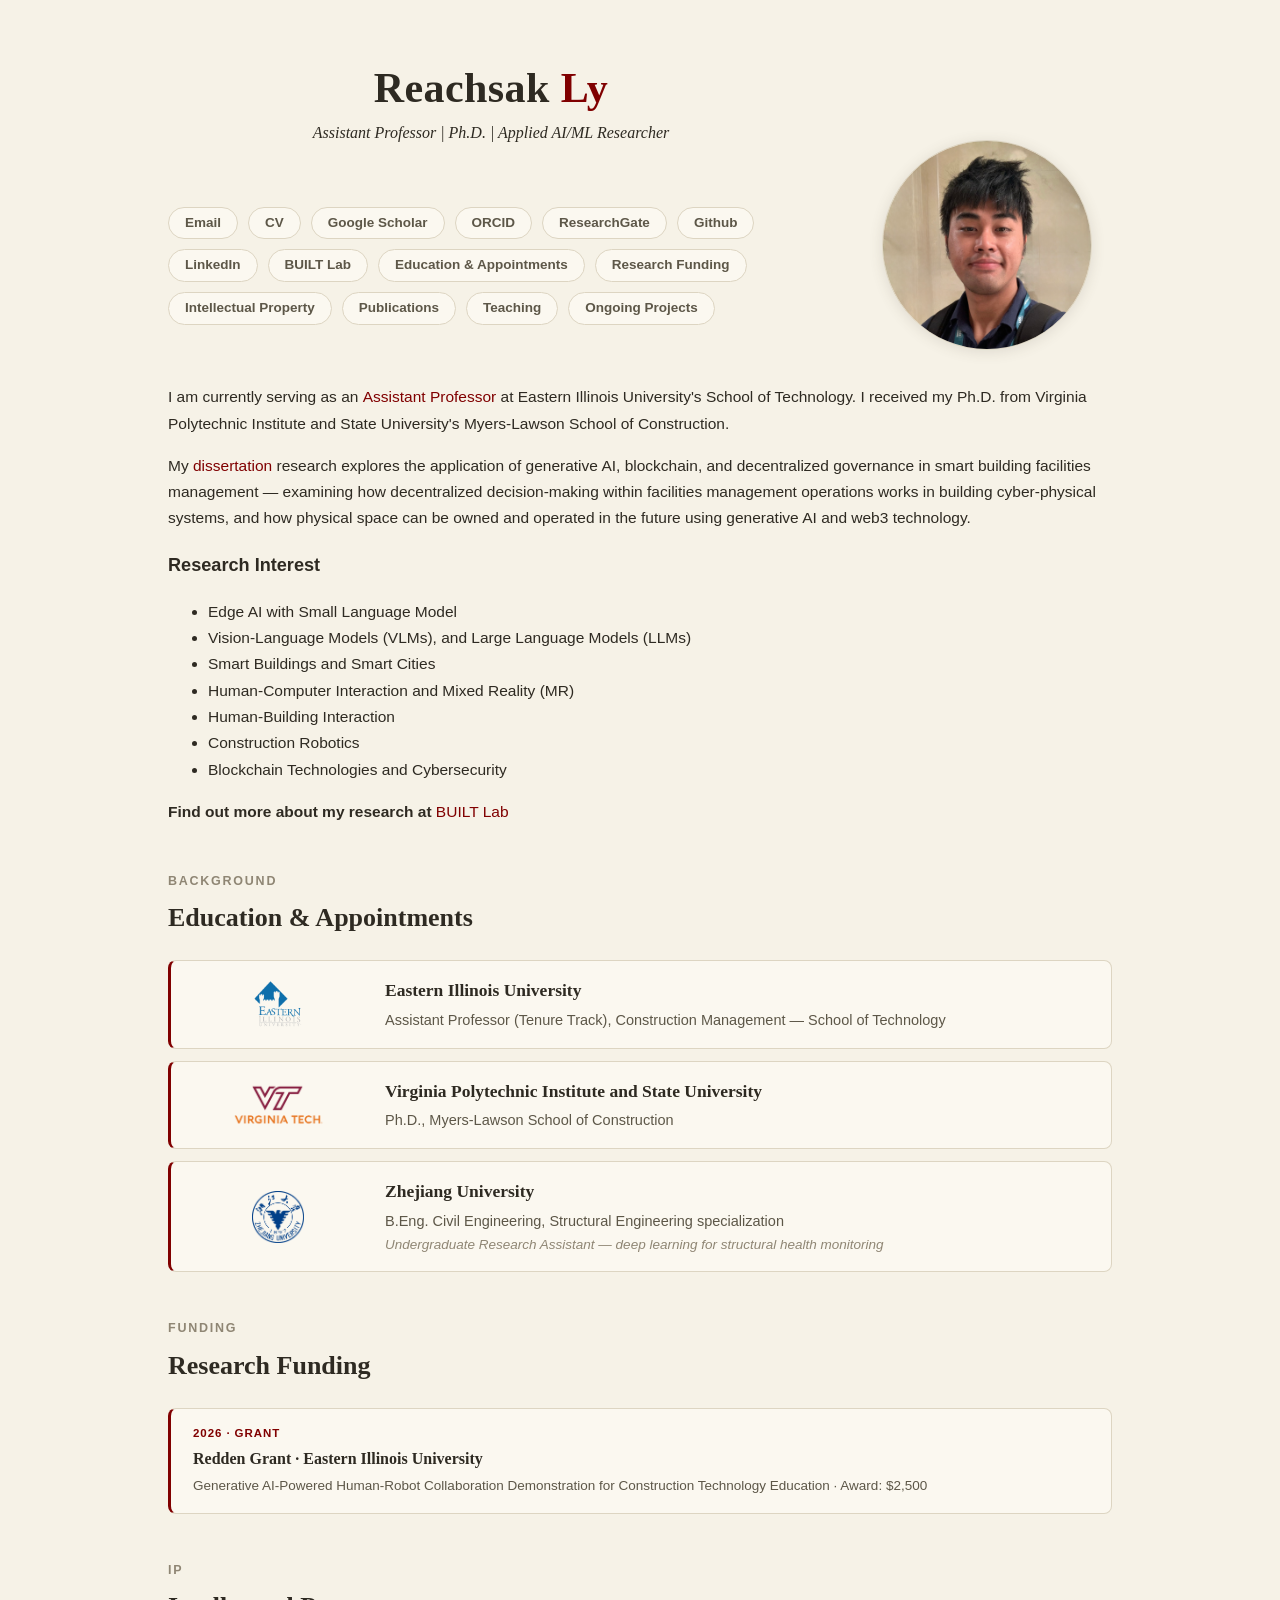
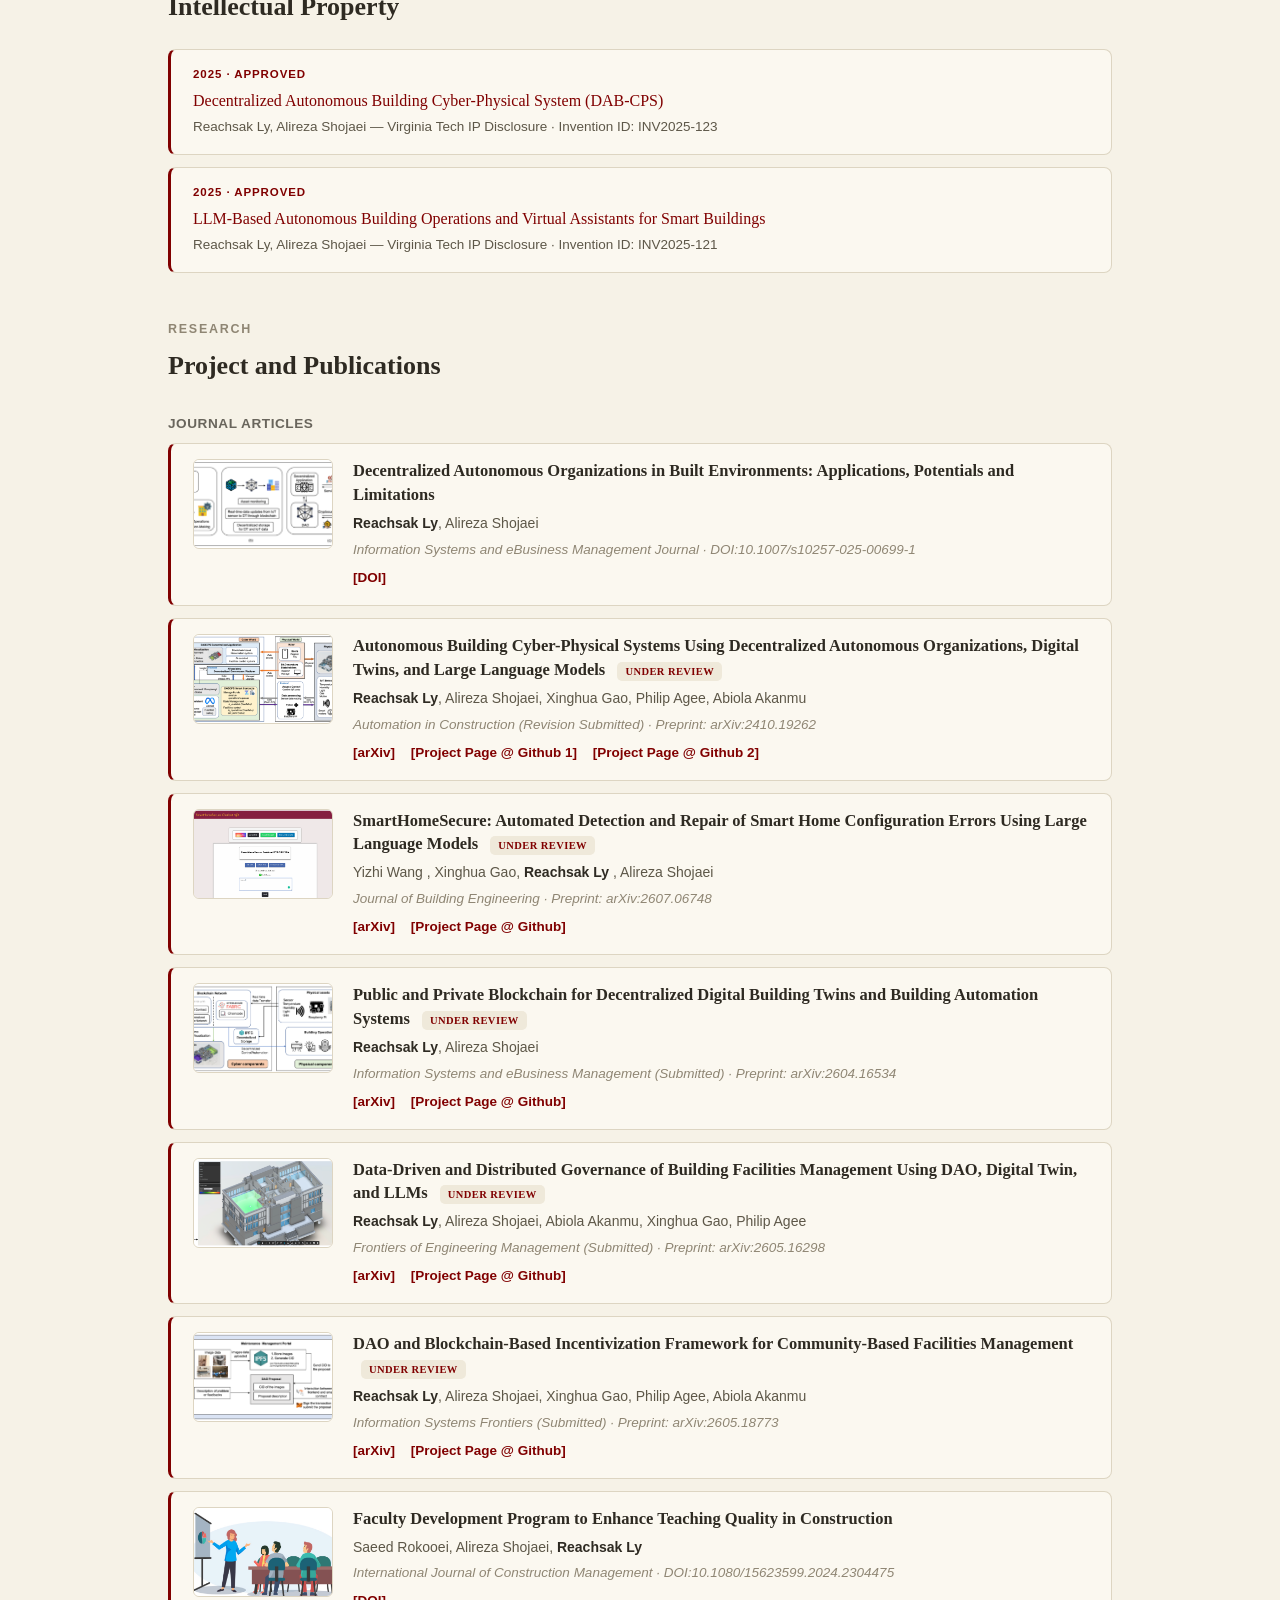
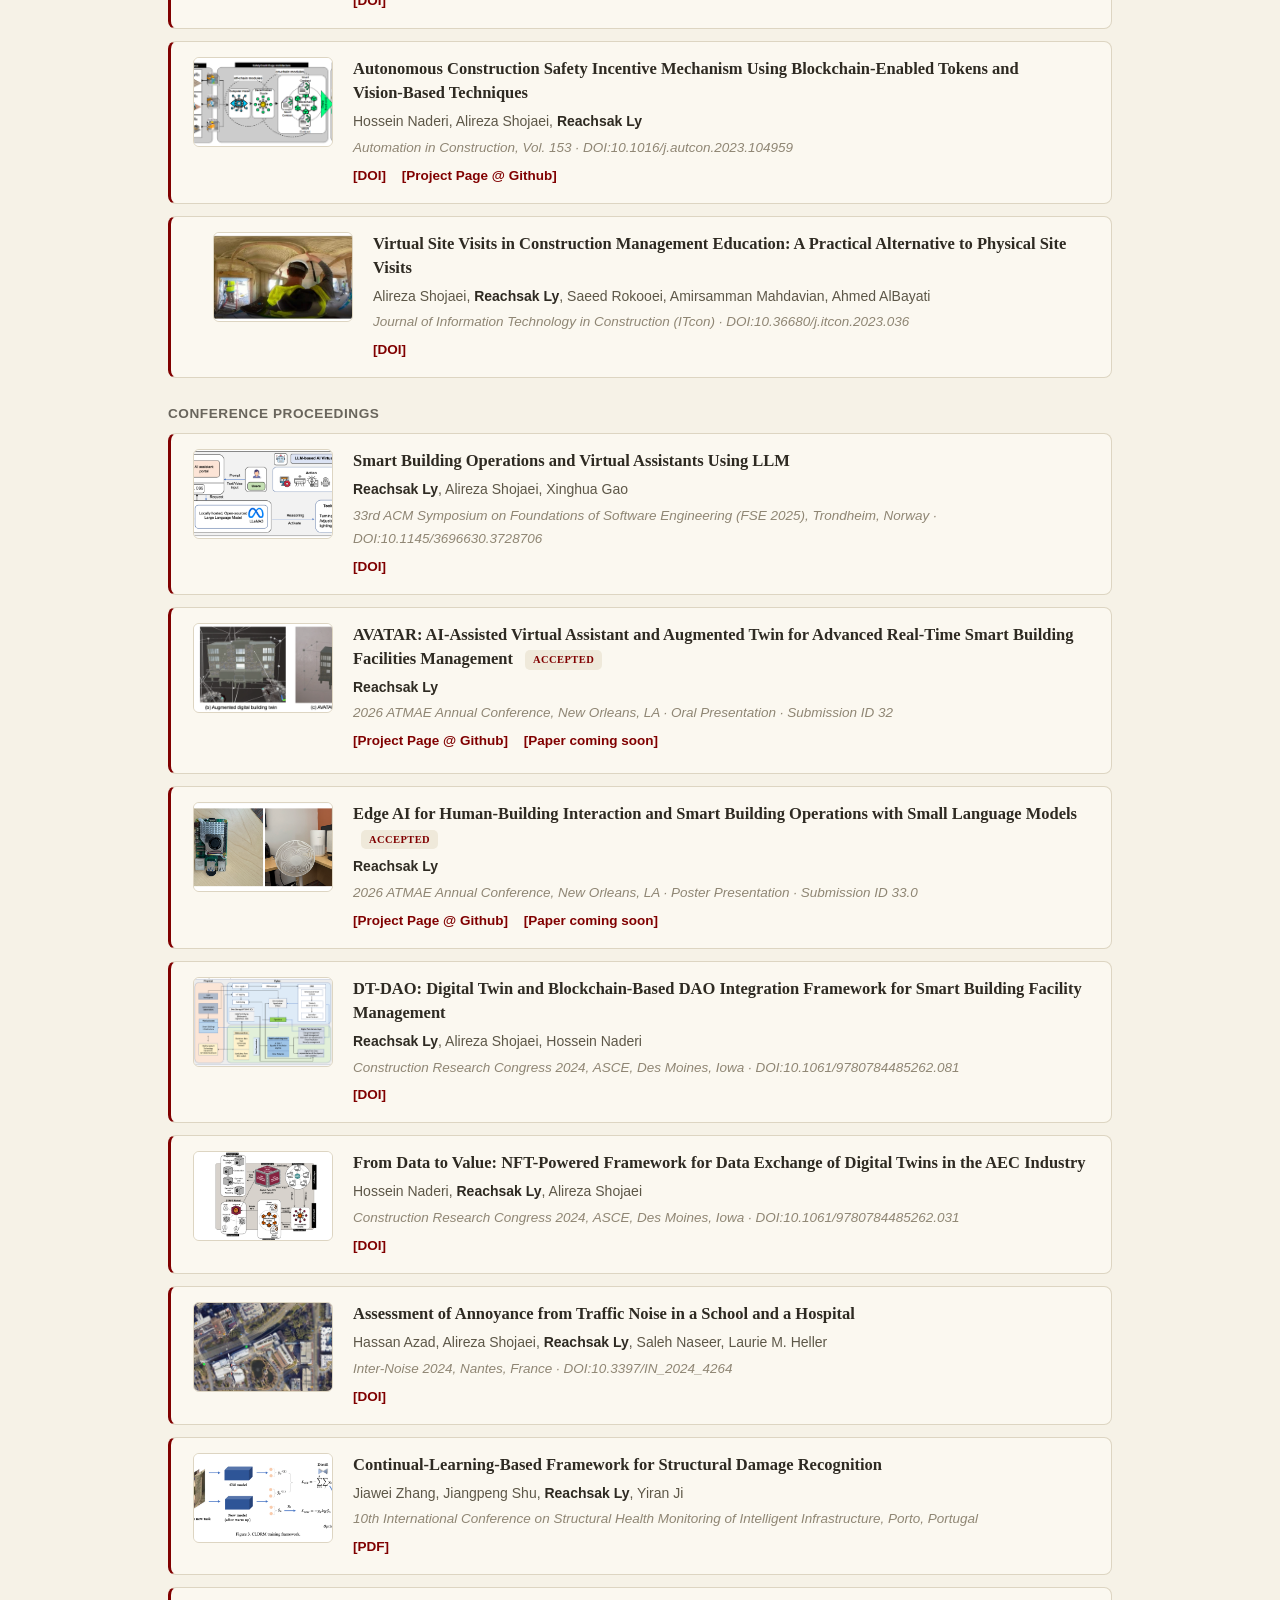
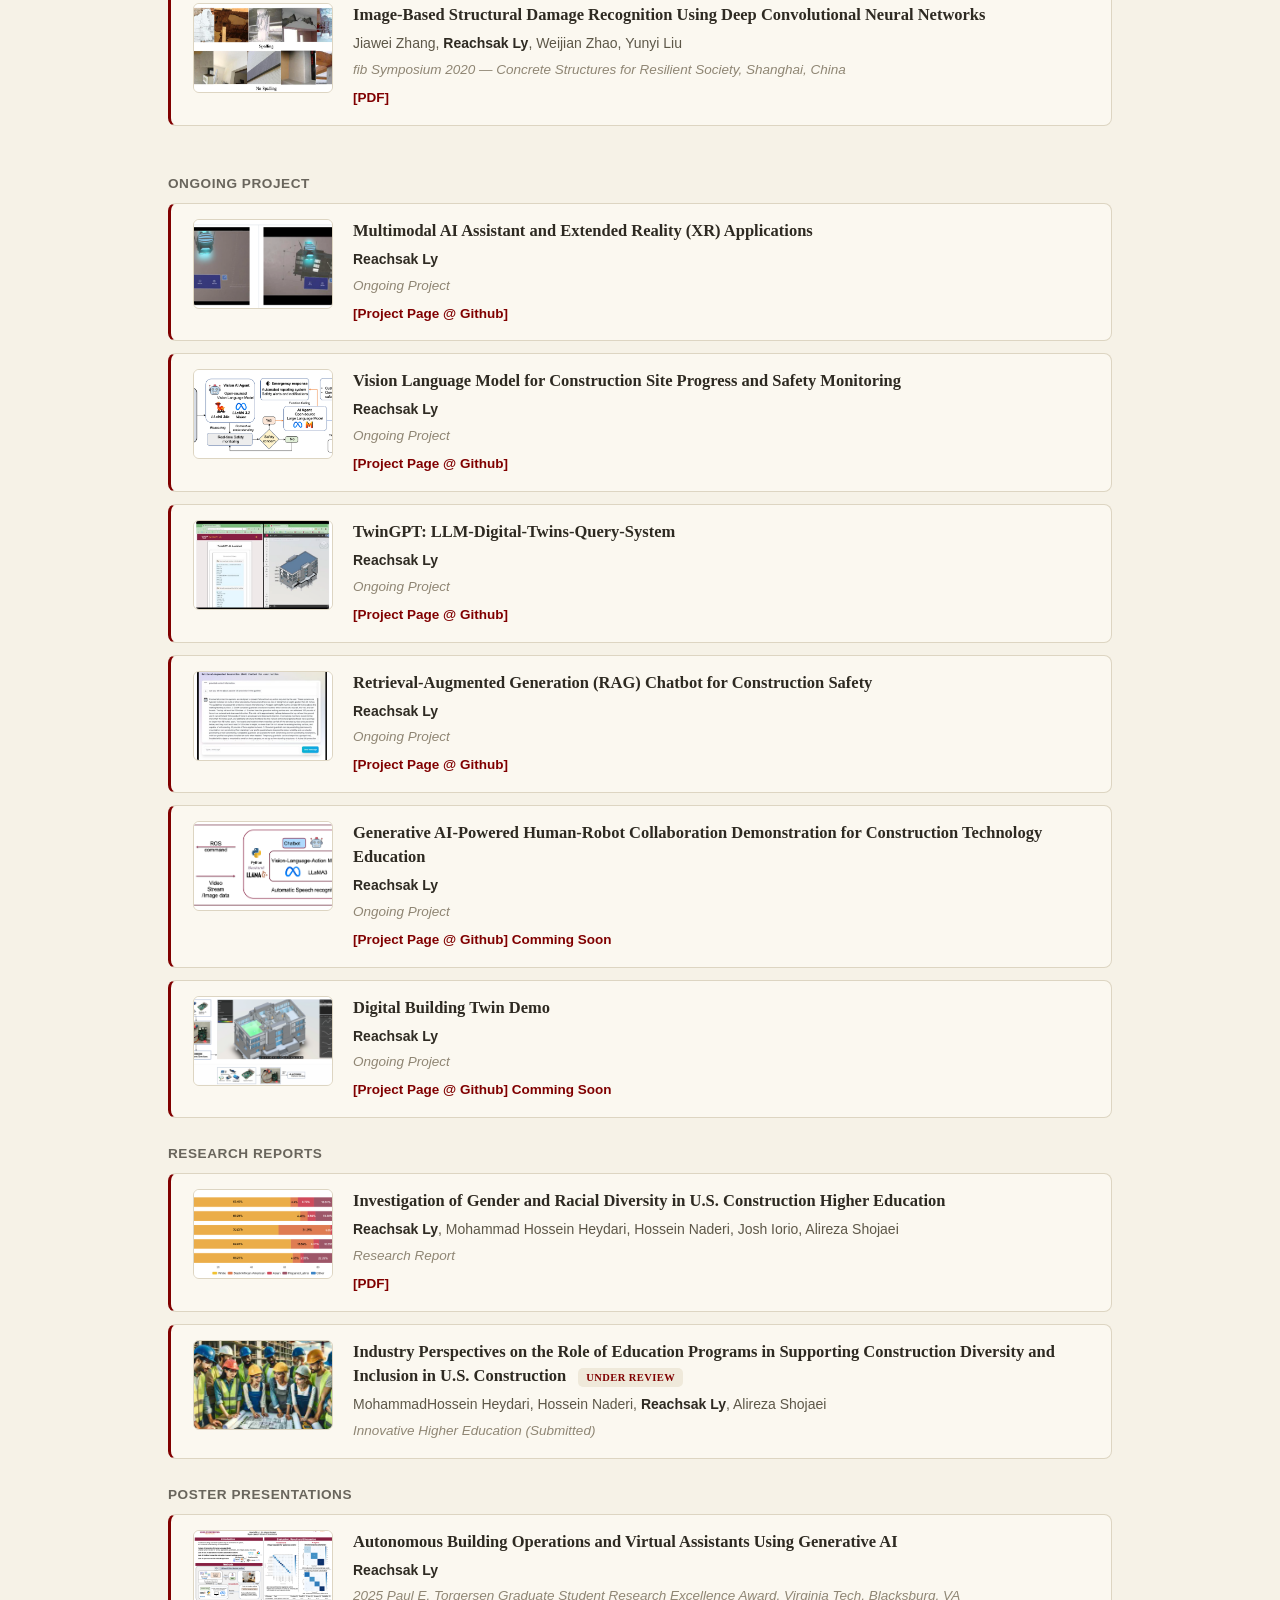
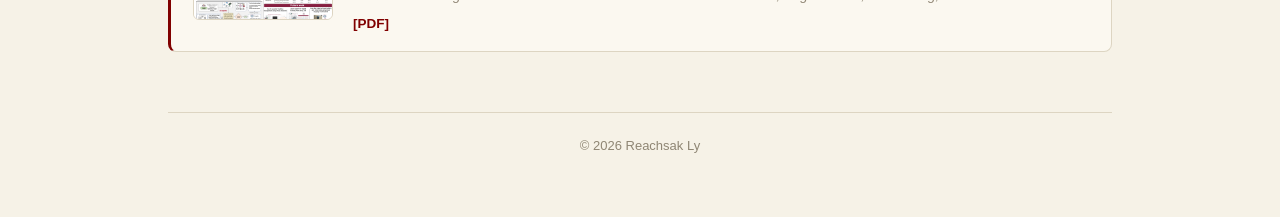
==== index.html @ 0cf43fbc "add add" ====
<!doctype html>
<html lang="en">
  <head>
    <meta charset="utf-8" />
    <title>Reachsak Ly</title>
    <meta name="author" content="Reachsak Ly" />
    <meta
      name="description"
      content="Reachsak Ly — Assistant Professor of Construction Management, Eastern Illinois University."
    />
    <meta name="viewport" content="width=device-width, initial-scale=1" />

    <link rel="stylesheet" type="text/css" href="stylesheet.css" />

    <link
      rel="icon"
      href="data:image/svg+xml,<svg xmlns=%22http://www.w3.org/2000/svg%22 viewBox=%220 0 100 100%22><text y=%22.9em%22 font-size=%2290%22>🏗️</text></svg>"
    />

    <!--
      Lightweight styles for the new quick-nav row and the Teaching section.
      These are scoped to new classes only, so they won't conflict with
      stylesheet.css. Feel free to move these into stylesheet.css later.
    -->
    <style>
      html {
        scroll-behavior: smooth;
      }

      .section-nav {
        display: flex;
        flex-wrap: wrap;
        justify-content: center;
        gap: 0.5rem 1rem;
        margin-top: 0.75rem;
      }

      .section-nav a {
        font-size: 0.85rem;
        text-decoration: none;
        opacity: 0.8;
        border: 1px solid currentColor;
        border-radius: 999px;
        padding: 0.25rem 0.75rem;
      }

      .section-nav a:hover {
        opacity: 1;
      }

      .pub-subhead {
        margin-top: 1.5rem;
        margin-bottom: 0.5rem;
        font-weight: 600;
        text-transform: uppercase;
        letter-spacing: 0.04em;
        font-size: 0.85rem;
        opacity: 0.7;
      }

      .teach-group {
        margin-bottom: 1.5rem;
      }

      .teach-institution {
        font-weight: 600;
        margin-bottom: 0.5rem;
      }

      .teach-list {
        list-style: none;
        margin: 0;
        padding: 0;
      }

      .teach-list li {
        padding: 0.35rem 0;
        border-bottom: 1px solid rgba(0, 0, 0, 0.08);
      }

      .teach-list a {
        text-decoration: none;
      }

      .teach-list a:hover {
        text-decoration: underline;
      }
    </style>
  </head>

  <body>
    <div class="page">
      <!-- ============================ Hero ============================ -->
      <header class="hero">
        <div class="hero-text">
          <h1 class="hero-name" style="text-align: center">
            Reachsak <span class="accent">Ly</span>
          </h1>

          <p class="hero-tagline" style="text-align: center">
            Assistant Professor | Ph.D. | Applied AI/ML Researcher
          </p>

          <br />
          <nav class="hero-links">
            <a href="mailto:lyreachsak@gmail.com">Email</a>

            <a href="http://reachsak.github.io/files/resume.pdf">CV</a>

            <a
              href="https://scholar.google.com/citations?user=cC-f6WoAAAAJ&hl=en&authuser=1"
            >
              Google Scholar
            </a>

            <a href="https://orcid.org/my-orcid?orcid=0000-0003-0332-1312">
              ORCID
            </a>

            <a href="https://www.researchgate.net/profile/Reachsak-Ly">
              ResearchGate
            </a>

            <a href="https://github.com/reachsak">Github</a>

            <a href="https://www.linkedin.com/in/reachsak">LinkedIn</a>

            <a href="https://built-lab.github.io/">BUILT Lab</a>
            <a href="#education">Education &amp; Appointments</a>
            <a href="#funding">Research Funding</a>
            <a href="#ip">Intellectual Property</a>
            <a href="#publications">Publications</a>
            <a href="#teaching">Teaching</a>
            <a href="#ongoingprojects">Ongoing Projects</a>
          </nav>

          <br />
        </div>

        <div class="hero-side">
          <a href="images/az.jpg">
            <img
              class="hero-photo"
              alt="Reachsak Ly"
              src="images/az.jpg"
            />
          </a>
        </div>
      </header>
      <p>
        I am currently serving as an
        <b>
          <a
            href="https://www.eiu.edu/technology/faculty.php?id=rly"
            target="_blank"
          >
            Assistant Professor
          </a>
        </b>
        at Eastern Illinois University's School of Technology. I received my
        Ph.D. from Virginia Polytechnic Institute and State University's
        Myers-Lawson School of Construction.
      </p>

      <p>
        My
        <a
          href="https://vtechworks.lib.vt.edu/items/805c2d21-d304-4753-8989-c4552da61c31"
          target="_blank"
          >dissertation</a
        >
        research explores the application of generative AI, blockchain, and
        decentralized governance in smart building facilities management —
        examining how decentralized decision-making within facilities management
        operations works in building cyber-physical systems, and how physical
        space can be owned and operated in the future using generative AI and
        web3 technology.
      </p>

      <h3>Research Interest</h3>

      <ul>
        <li>Edge AI with Small Language Model</li>
        <li>Vision-Language Models (VLMs), and Large Language Models (LLMs)</li>
        <li>Smart Buildings and Smart Cities</li>
        <li>Human-Computer Interaction and Mixed Reality (MR)</li>
        <li>Human-Building Interaction</li>
        <li>Construction Robotics</li>
        <li>Blockchain Technologies and Cybersecurity</li>
      </ul>

      <p>
  <strong>Find out more about my research at
    <a href="https://built-lab.github.io/" target="_blank">BUILT Lab</a>
  </strong>
</p>

      <!-- ===================== Education & Appointments ==================== -->
      <section class="section" id="education">
        <span class="section-label">Background</span>

        <h2 class="section-title">Education &amp; Appointments</h2>

        <!-- Eastern Illinois University -->
        <div class="intern-box">
          <img
            class="intern-logo"
            src="images/EIU.png"
            alt="Eastern Illinois University"
          />

          <div class="intern-info">
            <div class="intern-company">Eastern Illinois University</div>

            <div class="intern-role">
              Assistant Professor (Tenure Track), Construction Management —
              School of Technology
            </div>
          </div>
        </div>

        <!-- Virginia Tech -->
        <div class="intern-box">
          <img class="intern-logo" src="images/VT.png" alt="Virginia Tech" />

          <div class="intern-info">
            <div class="intern-company">
              Virginia Polytechnic Institute and State University
            </div>

            <div class="intern-role">
              Ph.D., Myers-Lawson School of Construction
            </div>
          </div>
        </div>

        <!-- Zhejiang University -->
        <div class="intern-box">
          <img
            class="intern-logo"
            src="images/ZJU.png"
            alt="Zhejiang University"
          />

          <div class="intern-info">
            <div class="intern-company">Zhejiang University</div>

            <div class="intern-role">
              B.Eng. Civil Engineering, Structural Engineering specialization
            </div>

            <div class="intern-advisor">
              Undergraduate Research Assistant — deep learning for structural
              health monitoring
            </div>
          </div>
        </div>
      </section>

      <!-- ==================== Research Funding =================== -->
      <section class="section" id="funding">
        <span class="section-label"> Funding </span>

        <h2 class="section-title">Research Funding</h2>

        <div class="fund-box">
          <span class="fund-tag"> 2026 · Grant </span>

          <div class="fund-title">
            Redden Grant · Eastern Illinois University
          </div>

          <div class="fund-desc">
            Generative AI-Powered Human-Robot Collaboration Demonstration for
            Construction Technology Education · Award: $2,500
          </div>
        </div>
      </section>

      <!-- ==================== Intellectual Property =================== -->
      <!-- ==================== Intellectual Property =================== -->
      <section class="section" id="ip">
        <span class="section-label"> IP </span>

        <h2 class="section-title">Intellectual Property</h2>

        <div class="fund-box">
          <span class="fund-tag"> 2025 · Approved </span>

          <div class="fund-title">
            <a
              href="https://vtip.technologypublisher.com/techcase/25-144"
              target="_blank"
            >
              Decentralized Autonomous Building Cyber-Physical System (DAB-CPS)
            </a>
          </div>

          <div class="fund-desc">
            Reachsak Ly, Alireza Shojaei — Virginia Tech IP Disclosure ·
            Invention ID: INV2025-123
          </div>
        </div>

        <div class="fund-box">
          <span class="fund-tag"> 2025 · Approved </span>

          <div class="fund-title">
            <a
              href="https://vtip.technologypublisher.com/techcase/25-143"
              target="_blank"
            >
              LLM-Based Autonomous Building Operations and Virtual Assistants
              for Smart Buildings
            </a>
          </div>

          <div class="fund-desc">
            Reachsak Ly, Alireza Shojaei — Virginia Tech IP Disclosure ·
            Invention ID: INV2025-121
          </div>
        </div>
      </section>

      <!-- ==================== Research / Publications =================== -->
      <section class="section" id="publications">
        <span class="section-label"> Research </span>

        <h2 class="section-title">Project and Publications</h2>

        <!-- ---------------- Journal Articles ---------------- -->
        <div class="pub-subhead">Journal Articles</div>

        <div class="pub-box">
          <div class="pub-media">
            <a href="images/study1.png" target="_blank" rel="noopener">
              <img
                class="pub-image"
                src="images/study1.png"
                alt="Decentralized Autonomous Organizations in Built Environments: Applications, Potentials and Limitations"
              />
            </a>
          </div>

          <div class="pub-content">
            <div class="pub-title">
              Decentralized Autonomous Organizations in Built Environments:
              Applications, Potentials and Limitations
            </div>

            <div class="pub-authors"><b>Reachsak Ly</b>, Alireza Shojaei</div>

            <div class="pub-venue">
              Information Systems and eBusiness Management Journal ·
              DOI:10.1007/s10257-025-00699-1
            </div>

            <div class="pub-link">
              <a href="https://doi.org/10.1007/s10257-025-00699-1"> [DOI] </a>
            </div>
          </div>
        </div>

        <div class="pub-box">
          <div class="pub-media">
            <a href="images/study4.png" target="_blank" rel="noopener">
              <img
                class="pub-image"
                src="images/study4.png"
                alt="Autonomous Building Cyber-Physical Systems"
              />
            </a>
          </div>

          <div class="pub-content">
            <div class="pub-title">
              Autonomous Building Cyber-Physical Systems Using Decentralized
              Autonomous Organizations, Digital Twins, and Large Language Models
              <span class="status"> Under Review </span>
            </div>

            <div class="pub-authors">
              <b>Reachsak Ly</b>, Alireza Shojaei, Xinghua Gao, Philip Agee,
              Abiola Akanmu
            </div>

            <div class="pub-venue">
              Automation in Construction (Revision Submitted) · Preprint:
              arXiv:2410.19262
            </div>

            <div class="pub-link">
              <a href="https://arxiv.org/abs/2410.19262"> [arXiv] </a>
              <a href="https://github.com/reachsak/DA-BCPS">
                [Project Page @ Github 1]
              </a>
              <a href="https://github.com/reachsak/LLM-AI-agent-for-Autonomous-Building-operation">
                [Project Page @ Github 2]
              </a>
            </div>
          </div>
        </div>

        <div class="pub-box">
          <div class="pub-media">
            <a href="images/study21.png" target="_blank" rel="noopener">
              <img
                class="pub-image"
                src="images/study21.png"
                alt="Autonomous Building Cyber-Physical Systems"
              />
            </a>
          </div>

          <div class="pub-content">
            <div class="pub-title">
              SmartHomeSecure: Automated Detection and Repair of Smart Home
              Configuration Errors Using Large Language Models
              <span class="status"> Under Review </span>
            </div>

            <div class="pub-authors">
              Yizhi Wang , Xinghua Gao, <b>Reachsak Ly</b> , Alireza Shojaei
            </div>

            <div class="pub-venue">
              Journal of Building Engineering · Preprint: arXiv:2607.06748
            </div>

            <div class="pub-link">
              <a href="https://arxiv.org/pdf/2607.06748"> [arXiv] </a>
              <a href="https://github.com/reachsak/SmartHomeSecureProject">
                [Project Page @ Github]
              </a>
            </div>
          </div>
        </div>

        <div class="pub-box">
          <div class="pub-media">
            <a href="images/study3.png" target="_blank" rel="noopener">
              <img
                class="pub-image"
                src="images/study3.png"
                alt="Autonomous Building Cyber-Physical Systems"
              />
            </a>
          </div>

          <div class="pub-content">
            <div class="pub-title">
              Public and Private Blockchain for Decentralized Digital Building
              Twins and Building Automation Systems
              <span class="status"> Under Review </span>
            </div>

            <div class="pub-authors"><b>Reachsak Ly</b>, Alireza Shojaei</div>

            <div class="pub-venue">
              Information Systems and eBusiness Management (Submitted) ·
              Preprint: arXiv:2604.16534
            </div>

            <div class="pub-link">
              <a href="https://arxiv.org/abs/2604.16534"> [arXiv] </a>
              <a
                href="https://github.com/reachsak/blockchain-based-digital-building-twin"
              >
                [Project Page @ Github]
              </a>
            </div>
          </div>
        </div>

        <div class="pub-box">
          <div class="pub-media">
            <a href="images/study5.png" target="_blank" rel="noopener">
              <img
                class="pub-image"
                src="images/study5.png"
                alt="Autonomous Building Cyber-Physical Systems"
              />
            </a>
          </div>

          <div class="pub-content">
            <div class="pub-title">
              Data-Driven and Distributed Governance of Building Facilities
              Management Using DAO, Digital Twin, and LLMs
              <span class="status"> Under Review </span>
            </div>

            <div class="pub-authors">
              <b>Reachsak Ly</b>, Alireza Shojaei, Abiola Akanmu, Xinghua Gao,
              Philip Agee
            </div>

            <div class="pub-venue">
              Frontiers of Engineering Management (Submitted) · Preprint:
              arXiv:2605.16298
            </div>

            <div class="pub-link">
              <a href="https://arxiv.org/abs/2605.16298"> [arXiv] </a>
              <a
                href="https://github.com/reachsak/LLM_and_Digital_Twin_driven_Facilities_managment"
              >
                [Project Page @ Github]
              </a>
            </div>
          </div>
        </div>

        <div class="pub-box">
          <div class="pub-media">
            <a href="images/study6.png" target="_blank" rel="noopener">
              <img
                class="pub-image"
                src="images/study6.png"
                alt="Autonomous Building Cyber-Physical Systems"
              />
            </a>
          </div>

          <div class="pub-content">
            <div class="pub-title">
              DAO and Blockchain-Based Incentivization Framework for
              Community-Based Facilities Management
              <span class="status"> Under Review </span>
            </div>

            <div class="pub-authors">
              <b>Reachsak Ly</b>, Alireza Shojaei, Xinghua Gao, Philip Agee,
              Abiola Akanmu
            </div>

            <div class="pub-venue">
              Information Systems Frontiers (Submitted) · Preprint:
              arXiv:2605.18773
            </div>

            <div class="pub-link">
              <a href="https://arxiv.org/abs/2605.18773"> [arXiv] </a>
              <a href="https://github.com/reachsak/decentralized-CbFM">
                [Project Page @ Github]
              </a>
            </div>
          </div>
        </div>

        <div class="pub-box">
          <div class="pub-media">
            <a href="images/study8.png" target="_blank" rel="noopener">
              <img
                class="pub-image"
                src="images/study8.png"
                alt="Autonomous Building Cyber-Physical Systems"
              />
            </a>
          </div>

          <div class="pub-content">
            <div class="pub-title">
              Faculty Development Program to Enhance Teaching Quality in
              Construction
            </div>

            <div class="pub-authors">
              Saeed Rokooei, Alireza Shojaei, <b>Reachsak Ly</b>
            </div>

            <div class="pub-venue">
              International Journal of Construction Management ·
              DOI:10.1080/15623599.2024.2304475
            </div>

            <div class="pub-link">
              <a href="https://doi.org/10.1080/15623599.2024.2304475">
                [DOI]
              </a>
            </div>
          </div>
        </div>

        <div class="pub-box">
          <div class="pub-media">
            <a href="images/study9.png" target="_blank" rel="noopener">
              <img
                class="pub-image"
                src="images/study9.png"
                alt="Autonomous Construction Safety Incentive Mechanism Using
              Blockchain-Enabled Tokens and Vision-Based Techniques"
              />
            </a>
          </div>

          <div class="pub-content">
            <div class="pub-title">
              Autonomous Construction Safety Incentive Mechanism Using
              Blockchain-Enabled Tokens and Vision-Based Techniques
            </div>

            <div class="pub-authors">
              Hossein Naderi, Alireza Shojaei, <b>Reachsak Ly</b>
            </div>

            <div class="pub-venue">
              Automation in Construction, Vol. 153 ·
              DOI:10.1016/j.autcon.2023.104959
            </div>

            <div class="pub-link">
              <a href="https://doi.org/10.1016/j.autcon.2023.104959"> [DOI] </a>
              <a href="https://github.com/h-naderi/SafetyCredit-Dapp">
                [Project Page @ Github]
            </div>
   
          </div>
        </div>

        <div class="pub-box">
          <div class="pub-media">
            <a href="images/study10.png" target="_blank" rel="noopener">
              <img
                class="pub-image"
                src="images/study10.png"
                alt="Autonomous Building Cyber-Physical Systems"
              />
            </a>
          </div>

          <div class="pub-content">
            <div class="pub-title">
              Virtual Site Visits in Construction Management Education: A
              Practical Alternative to Physical Site Visits
            </div>

            <div class="pub-authors">
              Alireza Shojaei, <b>Reachsak Ly</b>, Saeed Rokooei, Amirsamman
              Mahdavian, Ahmed AlBayati
            </div>

            <div class="pub-venue">
              Journal of Information Technology in Construction (ITcon) ·
              DOI:10.36680/j.itcon.2023.036
            </div>

            <div class="pub-link">
              <a href="https://doi.org/10.36680/j.itcon.2023.036"> [DOI] </a>
            </div>
          </div>
        </div>

        <!-- ---------------- Conference Proceedings ---------------- -->
        <div class="pub-subhead">Conference Proceedings</div>

        <div class="pub-box">
          <div class="pub-media">
            <a href="images/study11.png" target="_blank" rel="noopener">
              <img
                class="pub-image"
                src="images/study11.png"
                alt="Autonomous Building Cyber-Physical Systems"
              />
            </a>
          </div>

          <div class="pub-content">
            <div class="pub-title">
              Smart Building Operations and Virtual Assistants Using LLM
            </div>

            <div class="pub-authors">
              <b>Reachsak Ly</b>, Alireza Shojaei, Xinghua Gao
            </div>

            <div class="pub-venue">
              33rd ACM Symposium on Foundations of Software Engineering (FSE
              2025), Trondheim, Norway · DOI:10.1145/3696630.3728706
            </div>

            <div class="pub-link">
              <a href="https://doi.org/10.1145/3696630.3728706"> [DOI] </a>
            
            </div>
          </div>
        </div>

        <div class="pub-box">
          <div class="pub-media">
            <a href="images/study12.png" target="_blank" rel="noopener">
              <img
                class="pub-image"
                src="images/study12.png"
                alt="Autonomous Building Cyber-Physical Systems"
              />
            </a>
          </div>

          <div class="pub-content">
            <div class="pub-title">
              AVATAR: AI-Assisted Virtual Assistant and Augmented Twin for
              Advanced Real-Time Smart Building Facilities Management
              <span class="status"> Accepted </span>
            </div>

            <div class="pub-authors"><b>Reachsak Ly</b></div>

            <div class="pub-venue">
              2026 ATMAE Annual Conference, New Orleans, LA · Oral Presentation
              · Submission ID 32
            </div>
            <div class="pub-link">
              <a href="https://github.com/reachsak/LLM-XR_Multimodal_AI_Assistant"> [Project Page @ Github] </a>
         <a href="https://doi.org/10.1061/97807844852"> [Paper coming soon] </a>
            </div>
            <div class="pub-link">
              
         
            </div>
          </div>
        </div>

        <div class="pub-box">
          <div class="pub-media">
            <a href="images/study13.png" target="_blank" rel="noopener">
              <img
                class="pub-image"
                src="images/study13.png"
                alt="Autonomous Building Cyber-Physical Systems"
              />
            </a>
          </div>

          <div class="pub-content">
            <div class="pub-title">
              Edge AI for Human-Building Interaction and Smart Building
              Operations with Small Language Models
              <span class="status"> Accepted </span>
            </div>

            <div class="pub-authors"><b>Reachsak Ly</b></div>

            <div class="pub-venue">
              2026 ATMAE Annual Conference, New Orleans, LA · Poster
              Presentation · Submission ID 33.0
            </div>
            <div class="pub-link">
              <a href="https://github.com/reachsak/Small_Language_Model-smarthome-hbi"> [Project Page @ Github] </a>
         <a href="https://doi.org/10.1061/97807844852"> [Paper coming soon] </a>
            </div>
          </div>
        </div>

        <div class="pub-box">
          <div class="pub-media">
            <a href="images/study14.png" target="_blank" rel="noopener">
              <img
                class="pub-image"
                src="images/study14.png"
                alt="Autonomous Building Cyber-Physical Systems"
              />
            </a>
          </div>

          <div class="pub-content">
            <div class="pub-title">
              DT-DAO: Digital Twin and Blockchain-Based DAO Integration
              Framework for Smart Building Facility Management
            </div>

            <div class="pub-authors">
              <b>Reachsak Ly</b>, Alireza Shojaei, Hossein Naderi
            </div>

            <div class="pub-venue">
              Construction Research Congress 2024, ASCE, Des Moines, Iowa ·
              DOI:10.1061/9780784485262.081
            </div>

            <div class="pub-link">
              <a href="https://doi.org/10.1061/9780784485262.081"> [DOI] </a>
        
            </div>
          </div>
        </div>

        <div class="pub-box">
          <div class="pub-media">
            <a href="images/study15.png" target="_blank" rel="noopener">
              <img
                class="pub-image"
                src="images/study15.png"
                alt="Autonomous Building Cyber-Physical Systems"
              />
            </a>
          </div>

          <div class="pub-content">
            <div class="pub-title">
              From Data to Value: NFT-Powered Framework for Data Exchange of
              Digital Twins in the AEC Industry
            </div>

            <div class="pub-authors">
              Hossein Naderi, <b>Reachsak Ly</b>, Alireza Shojaei
            </div>

            <div class="pub-venue">
              Construction Research Congress 2024, ASCE, Des Moines, Iowa ·
              DOI:10.1061/9780784485262.031
            </div>

            <div class="pub-link">
              <a href="https://doi.org/10.1061/9780784485262.031"> [DOI] </a>
         
            </div>
          </div>
        </div>

        <div class="pub-box">
          <div class="pub-media">
            <a href="images/study16.png" target="_blank" rel="noopener">
              <img
                class="pub-image"
                src="images/study16.png"
                alt="Autonomous Building Cyber-Physical Systems"
              />
            </a>
          </div>

          <div class="pub-content">
            <div class="pub-title">
              Assessment of Annoyance from Traffic Noise in a School and a
              Hospital
            </div>

            <div class="pub-authors">
              Hassan Azad, Alireza Shojaei, <b>Reachsak Ly</b>, Saleh Naseer,
              Laurie M. Heller
            </div>

            <div class="pub-venue">
              Inter-Noise 2024, Nantes, France · DOI:10.3397/IN_2024_4264
            </div>

            <div class="pub-link">
              <a href="https://doi.org/10.3397/IN_2024_4264"> [DOI] </a>
            </div>
          </div>
        </div>

        <div class="pub-box">
          <div class="pub-media">
            <a href="images/study17.png" target="_blank" rel="noopener">
              <img
                class="pub-image"
                src="images/study17.png"
                alt="Autonomous Building Cyber-Physical Systems"
              />
            </a>
          </div>

          <div class="pub-content">
            <div class="pub-title">
              Continual-Learning-Based Framework for Structural Damage
              Recognition
            </div>

            <div class="pub-authors">
              Jiawei Zhang, Jiangpeng Shu, <b>Reachsak Ly</b>, Yiran Ji
            </div>

            <div class="pub-venue">
              10th International Conference on Structural Health Monitoring of
              Intelligent Infrastructure, Porto, Portugal
            </div>

            <div class="pub-link">
              <a href="#"> [PDF] </a>
            </div>
          </div>
        </div>

        <div class="pub-box">
          <div class="pub-media">
            <a href="images/study18.png" target="_blank" rel="noopener">
              <img
                class="pub-image"
                src="images/study18.png"
                alt="Autonomous Building Cyber-Physical Systems"
              />
            </a>
          </div>

          <div class="pub-content">
            <div class="pub-title">
              Image-Based Structural Damage Recognition Using Deep Convolutional
              Neural Networks
            </div>

            <div class="pub-authors">
              Jiawei Zhang, <b>Reachsak Ly</b>, Weijian Zhao, Yunyi Liu
            </div>

            <div class="pub-venue">
              fib Symposium 2020 — Concrete Structures for Resilient Society,
              Shanghai, China
            </div>

            <div class="pub-link">
              <a href="#"> [PDF] </a>
            </div>
          </div>
        </div>

        <!-- ---------------- Ongoinproject ---------------- -->
         <section class="section" id="ongoingprojects"></section>
        <div class="pub-subhead">Ongoing Project</div>
        

        

        <div class="pub-box">
          <div class="pub-media">
            <a href="images/study22.png" target="_blank" rel="noopener">
              <img
                class="pub-image"
                src="images/study22.png"
                alt="Autonomous Building Cyber-Physical Systems"
              />
            </a>
          </div>

          <div class="pub-content">
            <div class="pub-title">
              Multimodal AI Assistant and Extended Reality (XR) Applications
            </div>

            <div class="pub-authors">
              <b>Reachsak Ly</b>
            </div>

            <div class="pub-venue">Ongoing Project</div>

            <div class="pub-link">
              <a href="https://github.com/reachsak/LLM-XR_Multimodal_AI_Assistant"> [Project Page @ Github] </a>
            </div>
          </div>
        </div>

        <div class="pub-box">
          <div class="pub-media">
            <a href="images/study23.png" target="_blank" rel="noopener">
              <img
                class="pub-image"
                src="images/study23.png"
                alt="Autonomous Building Cyber-Physical Systems"
              />
            </a>
          </div>

          <div class="pub-content">
            <div class="pub-title">
              Vision Language Model for Construction Site Progress and Safety Monitoring
            </div>

            <div class="pub-authors">
              <b>Reachsak Ly</b>
            </div>

            <div class="pub-venue">Ongoing Project</div>

            <div class="pub-link">
              <a href="https://github.com/reachsak/Vision_Language_Model-construction-safety-and-progress-monitoring"> [Project Page @ Github] </a>
            </div>
          </div>
        </div>

        <div class="pub-box">
          <div class="pub-media">
            <a href="images/study25.png" target="_blank" rel="noopener">
              <img
                class="pub-image"
                src="images/study25.png"
                alt="Autonomous Building Cyber-Physical Systems"
              />
            </a>
          </div>

          <div class="pub-content">
            <div class="pub-title">
              TwinGPT: LLM-Digital-Twins-Query-System
            </div>

            <div class="pub-authors">
              <b>Reachsak Ly</b>
            </div>

            <div class="pub-venue">Ongoing Project</div>

            <div class="pub-link">
              <a href="https://github.com/reachsak/TwinGPT_LLM-Digital-Twins-Query-System"> [Project Page @ Github] </a>
            </div>
          </div>
        </div>


        <div class="pub-box">
          <div class="pub-media">
            <a href="images/study24.png" target="_blank" rel="noopener">
              <img
                class="pub-image"
                src="images/study24.png"
                alt="Autonomous Building Cyber-Physical Systems"
              />
            </a>
          </div>

          <div class="pub-content">
            <div class="pub-title">
              Retrieval-Augmented Generation (RAG) Chatbot for Construction Safety
            </div>

            <div class="pub-authors">
              <b>Reachsak Ly</b>
            </div>

            <div class="pub-venue">Ongoing Project</div>

            <div class="pub-link">
              <a href="https://github.com/reachsak/LLM_RAG_Chatbot_for_Construction_Safety"> [Project Page @ Github] </a>
            </div>
          </div>
        </div>


        <div class="pub-box">
          <div class="pub-media">
            <a href="images/study26.png" target="_blank" rel="noopener">
              <img
                class="pub-image"
                src="images/study26.png"
                alt="Autonomous Building Cyber-Physical Systems"
              />
            </a>
          </div>

          <div class="pub-content">
            <div class="pub-title">
              Generative AI-Powered Human-Robot Collaboration Demonstration for Construction Technology Education
            </div>

            <div class="pub-authors">
              <b>Reachsak Ly</b>
            </div>

            <div class="pub-venue">Ongoing Project</div>

            <div class="pub-link">
              <a href="https://github.com/reachsak/TwinGPT_LLM-Digital-Twins-Query-Syste"> [Project Page @ Github] Comming Soon </a>
            </div>
          </div>
        </div>


        <div class="pub-box">
          <div class="pub-media">
            <a href="images/study27.png" target="_blank" rel="noopener">
              <img
                class="pub-image"
                src="images/study27.png"
                alt="Autonomous Building Cyber-Physical Systems"
              />
            </a>
          </div>

          <div class="pub-content">
            <div class="pub-title">
              Digital Building Twin Demo
            </div>

            <div class="pub-authors">
              <b>Reachsak Ly</b>
            </div>

            <div class="pub-venue">Ongoing Project</div>

            <div class="pub-link">
              <a href="https://github.com/reachsak/digital-building-twin"> [Project Page @ Github] Comming Soon </a>
            </div>
          </div>
        </div>

        <!-- ---------------- Research Reports ---------------- -->
        <div class="pub-subhead">Research Reports</div>

        <div class="pub-box">
          <div class="pub-media">
            <a href="images/study19.png" target="_blank" rel="noopener">
              <img
                class="pub-image"
                src="images/study19.png"
                alt="Autonomous Building Cyber-Physical Systems"
              />
            </a>
          </div>

          <div class="pub-content">
            <div class="pub-title">
              Investigation of Gender and Racial Diversity in U.S. Construction
              Higher Education
            </div>

            <div class="pub-authors">
              <b>Reachsak Ly</b>, Mohammad Hossein Heydari, Hossein Naderi, Josh
              Iorio, Alireza Shojaei
            </div>

            <div class="pub-venue">Research Report</div>

            <div class="pub-link">
              <a href="#"> [PDF] </a>
            </div>
          </div>
        </div>

        <div class="pub-box">
          <div class="pub-media">
            <a href="images/study7.png" target="_blank" rel="noopener">
              <img
                class="pub-image"
                src="images/study7.png"
                alt="Autonomous Building Cyber-Physical Systems"
              />
            </a>
          </div>

          <div class="pub-content">
            <div class="pub-title">
              Industry Perspectives on the Role of Education Programs in
              Supporting Construction Diversity and Inclusion in U.S.
              Construction
              <span class="status"> Under Review </span>
            </div>

            <div class="pub-authors">
              MohammadHossein Heydari, Hossein Naderi, <b>Reachsak Ly</b>,
              Alireza Shojaei
            </div>

            <div class="pub-venue">Innovative Higher Education (Submitted)</div>
          </div>
        </div>

        <!-- ---------------- Poster Presentations ---------------- -->
        <div class="pub-subhead">Poster Presentations</div>

        <div class="pub-box">
          <div class="pub-media">
            <a href="images/study20.png" target="_blank" rel="noopener">
              <img
                class="pub-image"
                src="images/study20.png"
                alt="Autonomous Building Cyber-Physical Systems"
              />
            </a>
          </div>

          <div class="pub-content">
            <div class="pub-title">
              Autonomous Building Operations and Virtual Assistants Using
              Generative AI
            </div>

            <div class="pub-authors">
              <b>Reachsak Ly</b>
            </div>

            <div class="pub-venue">
              2025 Paul E. Torgersen Graduate Student Research Excellence Award,
              Virginia Tech, Blacksburg, VA
            </div>

            <div class="pub-link">
              <a href="#"> [PDF] </a>
            </div>
          </div>
        </div>
      </section>

      <!-- ==================== Footer =================== -->
      <footer class="site-footer">© 2026 Reachsak Ly</footer>
    </div>
  </body>
</html>
---- stylesheet.css ----
/* ===================================================================
   Academic homepage — warm parchment, serif display type, maroon
   accents. Same layout/palette/type system as the reference site,
   with an added image/GIF placeholder slot on each publication.
   =================================================================== */

:root {
  --bg: #f6f2e7;
  --card: #fbf8f0;
  --bg-soft: #efe9da;
  --text: #2e2a22;
  --text-soft: #5d5748;
  --text-faint: #8f8674;
  --accent: #800000;
  --accent-soft: #a34848;
  --border: #ddd5c2;
  --serif: Charter, "Bitstream Charter", "Source Serif 4", Georgia,
    "Times New Roman", serif;
  --sans: -apple-system, BlinkMacSystemFont, "Segoe UI", Roboto,
    "Helvetica Neue", Arial, sans-serif;
}

* { box-sizing: border-box; }

html { scroll-behavior: smooth; }

body {
  margin: 0;
  background-color: var(--bg);
  /* Optional: drop a subtle background image at images/background.svg
     and uncomment the two lines below to match the reference site's
     faint-doodle backdrop. Left plain for now since no asset exists yet. */
  /* background-image: url("images/background.svg");
     background-size: cover; background-position: center; background-attachment: fixed; */
  color: var(--text);
  font-family: var(--sans);
  font-size: 15.5px;
  line-height: 1.7;
  -webkit-font-smoothing: antialiased;
}

a {
  color: var(--accent);
  font-weight: 500;
  text-decoration: none;
  transition: color 0.15s ease;
}

a:hover { color: var(--accent-soft); }

.page {
  max-width: 1000px;
  margin: 0 auto;
  padding: 56px 28px 60px;
}

/* ------------------------------------------------------------------ */
/* Hero                                                                */
/* ------------------------------------------------------------------ */

.hero {
  display: flex;
  gap: 48px;
  align-items: center;
  margin-bottom: 26px;
}

.hero-text { flex: 1; min-width: 0; }

.hero-name {
  font-family: var(--serif);
  font-size: 42px;
  font-weight: 700;
  color: var(--text);
  letter-spacing: 0.01em;
  margin: 0 0 6px;
  line-height: 1.2;
}

.hero-name .accent { color: var(--accent); }

.hero-tagline {
  font-family: var(--serif);
  font-style: italic;
  color: var(--text-faint);
  font-size: 16px;
  margin: 0 0 22px;
}

.hero-text p { margin: 0 0 14px; color: var(--text); }

.hero-links {
  margin-top: 20px;
  display: flex;
  flex-wrap: wrap;
  gap: 10px;
}

.hero-links a {
  border: 1px solid var(--border);
  background: var(--card);
  border-radius: 999px;
  padding: 4px 16px;
  font-size: 13.5px;
  font-weight: 600;
  color: var(--text-soft);
  transition: border-color 0.15s ease, color 0.15s ease;
}

.hero-links a:hover { border-color: var(--accent); color: var(--accent); }

/* Image sits to the right of the bio text */
.hero-side {
  flex: 0 0 250px;
  text-align: center;
  padding-top: 84px;
}

.hero-photo {
  width: 210px;
  height: 210px;
  border-radius: 50%;
  object-fit: cover;
  border: 1px solid var(--border);
  box-shadow: 0 2px 14px rgba(87, 80, 62, 0.14);
}

.hero-quote {
  font-family: var(--serif);
  font-style: italic;
  font-size: 14.5px;
  color: var(--text-faint);
  margin-top: 16px;
  line-height: 1.6;
}

@media (max-width: 780px) {
  .hero { flex-direction: column-reverse; align-items: center; }
  .hero-side { padding-top: 0; }
}

/* ------------------------------------------------------------------ */
/* Sections                                                            */
/* ------------------------------------------------------------------ */

.section { margin-top: 46px; }

.section-label {
  display: block;
  font-size: 12.5px;
  font-weight: 700;
  text-transform: uppercase;
  letter-spacing: 0.14em;
  color: var(--text-faint);
  margin-bottom: 4px;
}

.section-title {
  font-family: var(--serif);
  font-size: 26px;
  font-weight: 700;
  margin: 0 0 20px;
  color: var(--text);
}

.section-title .note {
  font-family: var(--sans);
  font-size: 13.5px;
  color: var(--text-faint);
  font-style: italic;
  font-weight: 400;
  margin-left: 10px;
}

/* Experience cards */

.intern-box {
  display: flex;
  align-items: center;
  background: var(--card);
  border: 1px solid var(--border);
  border-left: 3px solid var(--accent);
  border-radius: 8px;
  padding: 15px 22px;
  margin-bottom: 12px;
  transition: box-shadow 0.2s ease, transform 0.2s ease;
}

.intern-box:hover {
  box-shadow: 0 4px 14px rgba(128, 0, 0, 0.08);
  transform: translateY(-1px);
}

.intern-logo {
  width: 170px;
  height: 52px;
  margin-right: 22px;
  flex-shrink: 0;
  object-fit: contain;
}

.intern-info { flex: 1; }

.intern-company {
  font-family: var(--serif);
  font-weight: 700;
  font-size: 17.5px;
  color: var(--text);
  margin-bottom: 2px;
}

.intern-role { font-size: 14.5px; color: var(--text-soft); }
.intern-date { font-size: 13.5px; color: var(--text-faint); margin-top: 1px; }
.intern-advisor { font-size: 13.5px; color: var(--text-faint); font-style: italic; }

@media (max-width: 640px) {
  .intern-box { flex-direction: column; align-items: flex-start; gap: 10px; }
  .intern-logo { margin: 0; }
}

/* Publications */

.pub-year {
  font-family: var(--serif);
  font-size: 20px;
  font-weight: 700;
  color: var(--accent);
  letter-spacing: 0.03em;
  margin: 36px 0 16px;
  padding-bottom: 7px;
  border-bottom: 1px solid var(--border);
}

.pub-box {
  display: flex;
  gap: 20px;
  align-items: flex-start;
  background: var(--card);
  border: 1px solid var(--border);
  border-left: 3px solid var(--accent);
  border-radius: 8px;
  padding: 15px 22px;
  margin-bottom: 12px;
  transition: box-shadow 0.2s ease, transform 0.2s ease;
}

.pub-box:hover {
  box-shadow: 0 4px 14px rgba(128, 0, 0, 0.08);
  transform: translateY(-1px);
}

/* Per-publication image/GIF slot */
.pub-media {
  flex: 0 0 140px;
}

.pub-image {
  width: 140px;
  height: 90px;
  object-fit: cover;
  border-radius: 6px;
  border: 1px solid var(--border);
  display: block;
}

.pub-placeholder {
  width: 140px;
  height: 90px;
  border: 1px dashed var(--border);
  border-radius: 6px;
  background: var(--bg-soft);
  display: flex;
  align-items: center;
  justify-content: center;
  text-align: center;
  color: var(--text-faint);
  font-size: 11.5px;
  line-height: 1.4;
}

.pub-content { flex: 1; min-width: 0; }

.pub-title {
  font-family: var(--serif);
  font-weight: 700;
  font-size: 16.5px;
  color: var(--text);
  margin-bottom: 5px;
  line-height: 1.45;
}

.pub-authors { color: var(--text-soft); font-size: 14px; margin-bottom: 3px; }
.pub-authors b { color: var(--text); }

.pub-venue {
  font-style: italic;
  font-size: 13.5px;
  color: var(--text-faint);
}

.pub-link { margin-top: 5px; font-size: 13.5px; }
.pub-link a { font-weight: 600; margin-right: 12px; }

@media (max-width: 640px) {
  .pub-box { flex-direction: column; }
  .pub-media, .pub-image, .pub-placeholder { width: 100%; flex-basis: auto; }
  .pub-image, .pub-placeholder { width: 100%; height: 140px; }
}

/* Funding / IP tiles */

.fund-box {
  background: var(--card);
  border: 1px solid var(--border);
  border-left: 3px solid var(--accent);
  border-radius: 8px;
  padding: 15px 22px;
  margin-bottom: 12px;
  transition: box-shadow 0.2s ease, transform 0.2s ease;
}

.fund-box:hover {
  box-shadow: 0 4px 14px rgba(128, 0, 0, 0.08);
  transform: translateY(-1px);
}

.fund-tag {
  display: block;
  font-size: 11.5px;
  font-weight: 700;
  text-transform: uppercase;
  letter-spacing: 0.08em;
  color: var(--accent);
  margin-bottom: 5px;
}

.fund-title {
  font-family: var(--serif);
  font-weight: 700;
  font-size: 16px;
  color: var(--text);
  margin-bottom: 4px;
  line-height: 1.4;
}

.fund-desc { font-size: 13.5px; color: var(--text-soft); }

/* Status badge (e.g. "Under Review") on publications */

.status {
  display: inline-block;
  font-size: 10.5px;
  font-weight: 700;
  text-transform: uppercase;
  letter-spacing: 0.04em;
  padding: 2px 8px;
  border-radius: 5px;
  background: var(--bg-soft);
  color: var(--accent);
  margin-left: 8px;
  vertical-align: middle;
}

/* Simple lists (workshops, service) */

.plain-list {
  margin: 0;
  padding-left: 22px;
  color: var(--text);
}

.plain-list li { margin-bottom: 8px; }

/* ------------------------------------------------------------------ */
/* Footer                                                              */
/* ------------------------------------------------------------------ */

.site-footer {
  margin-top: 60px;
  padding-top: 22px;
  border-top: 1px solid var(--border);
  text-align: center;
  color: var(--text-faint);
  font-size: 13px;
}
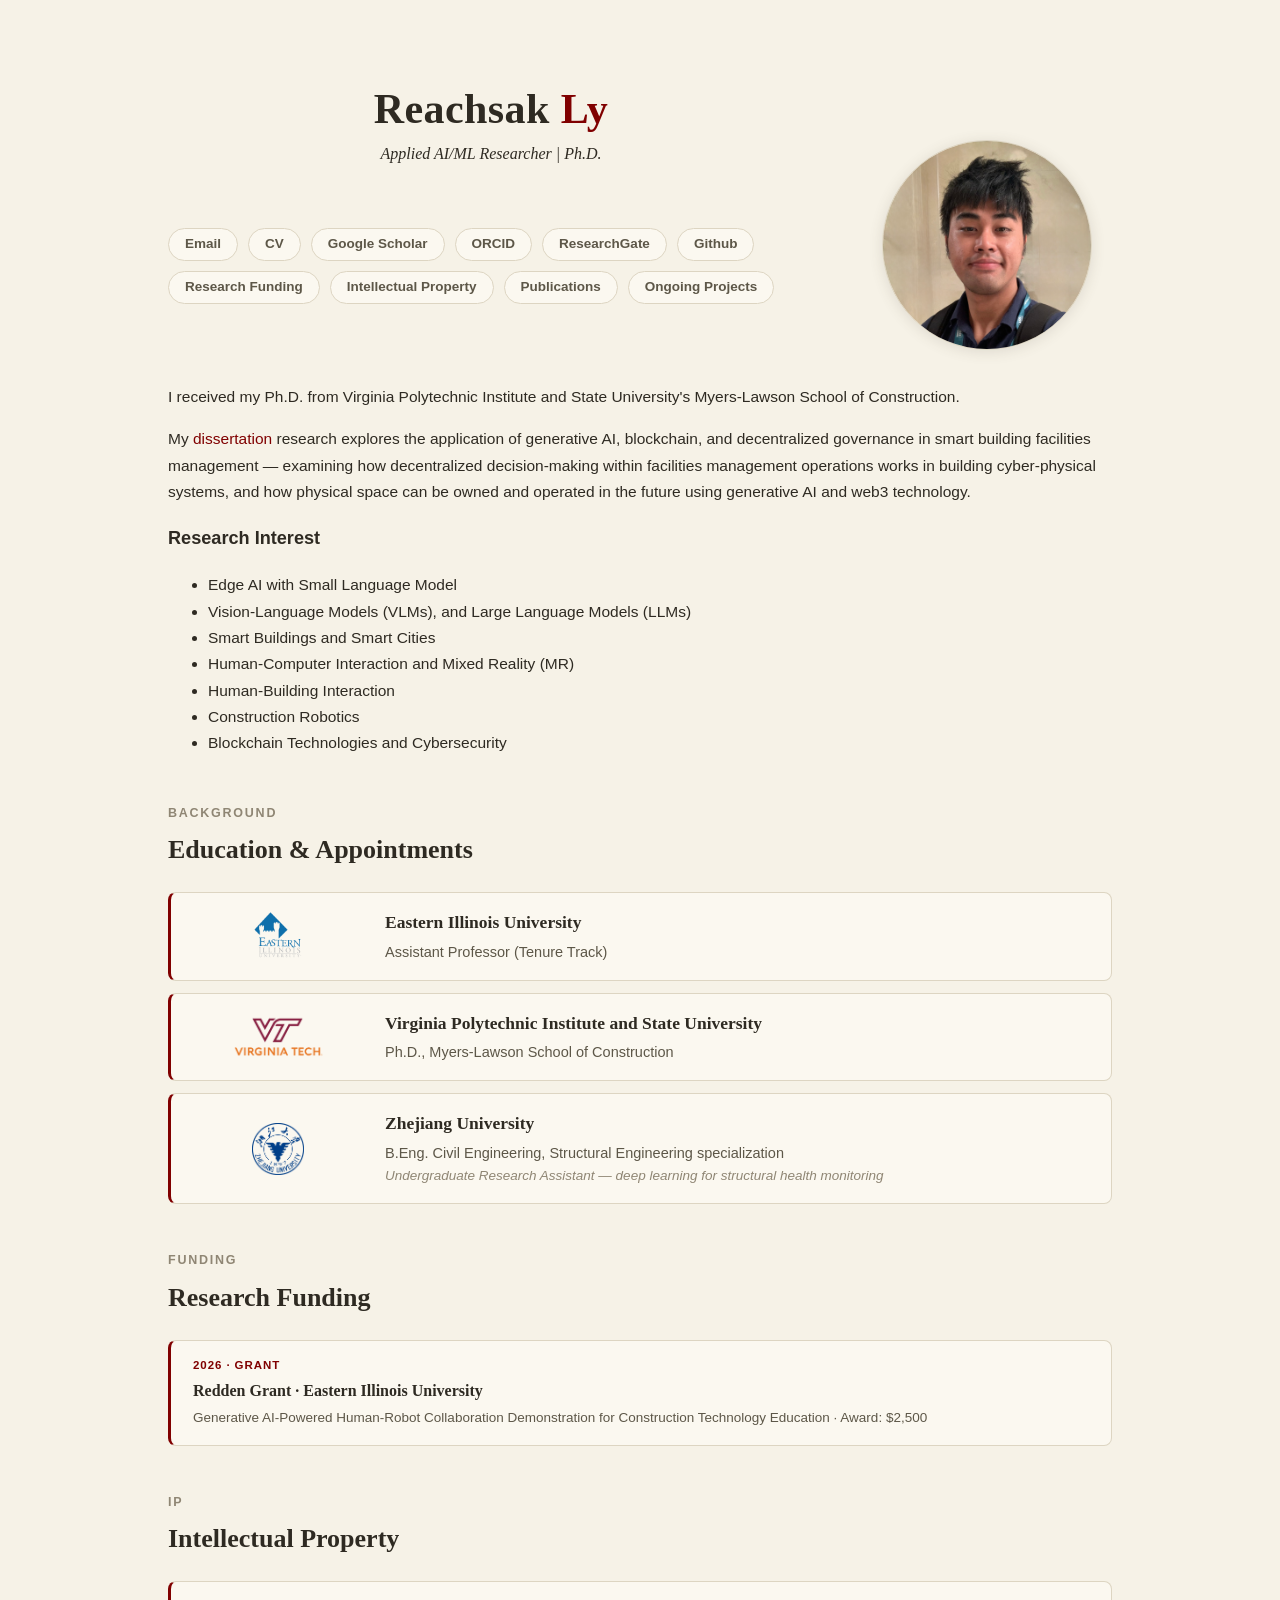
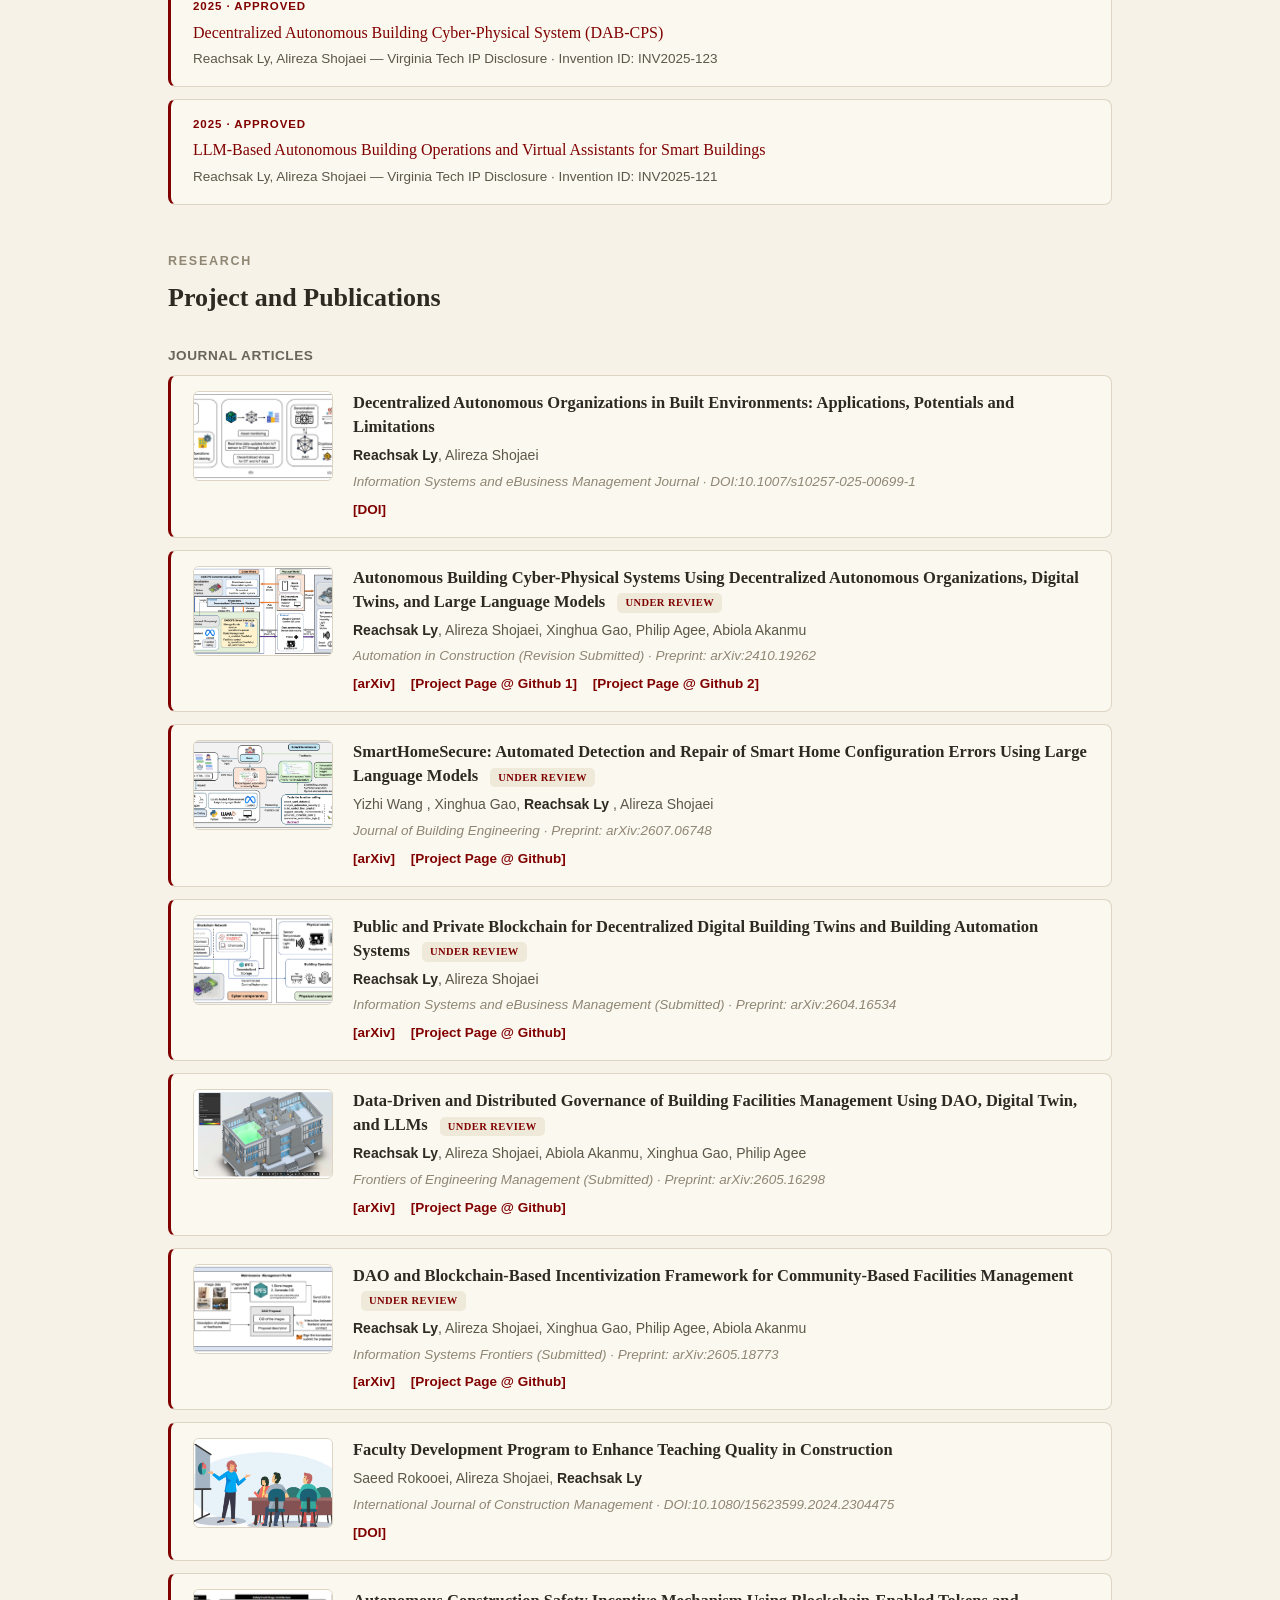
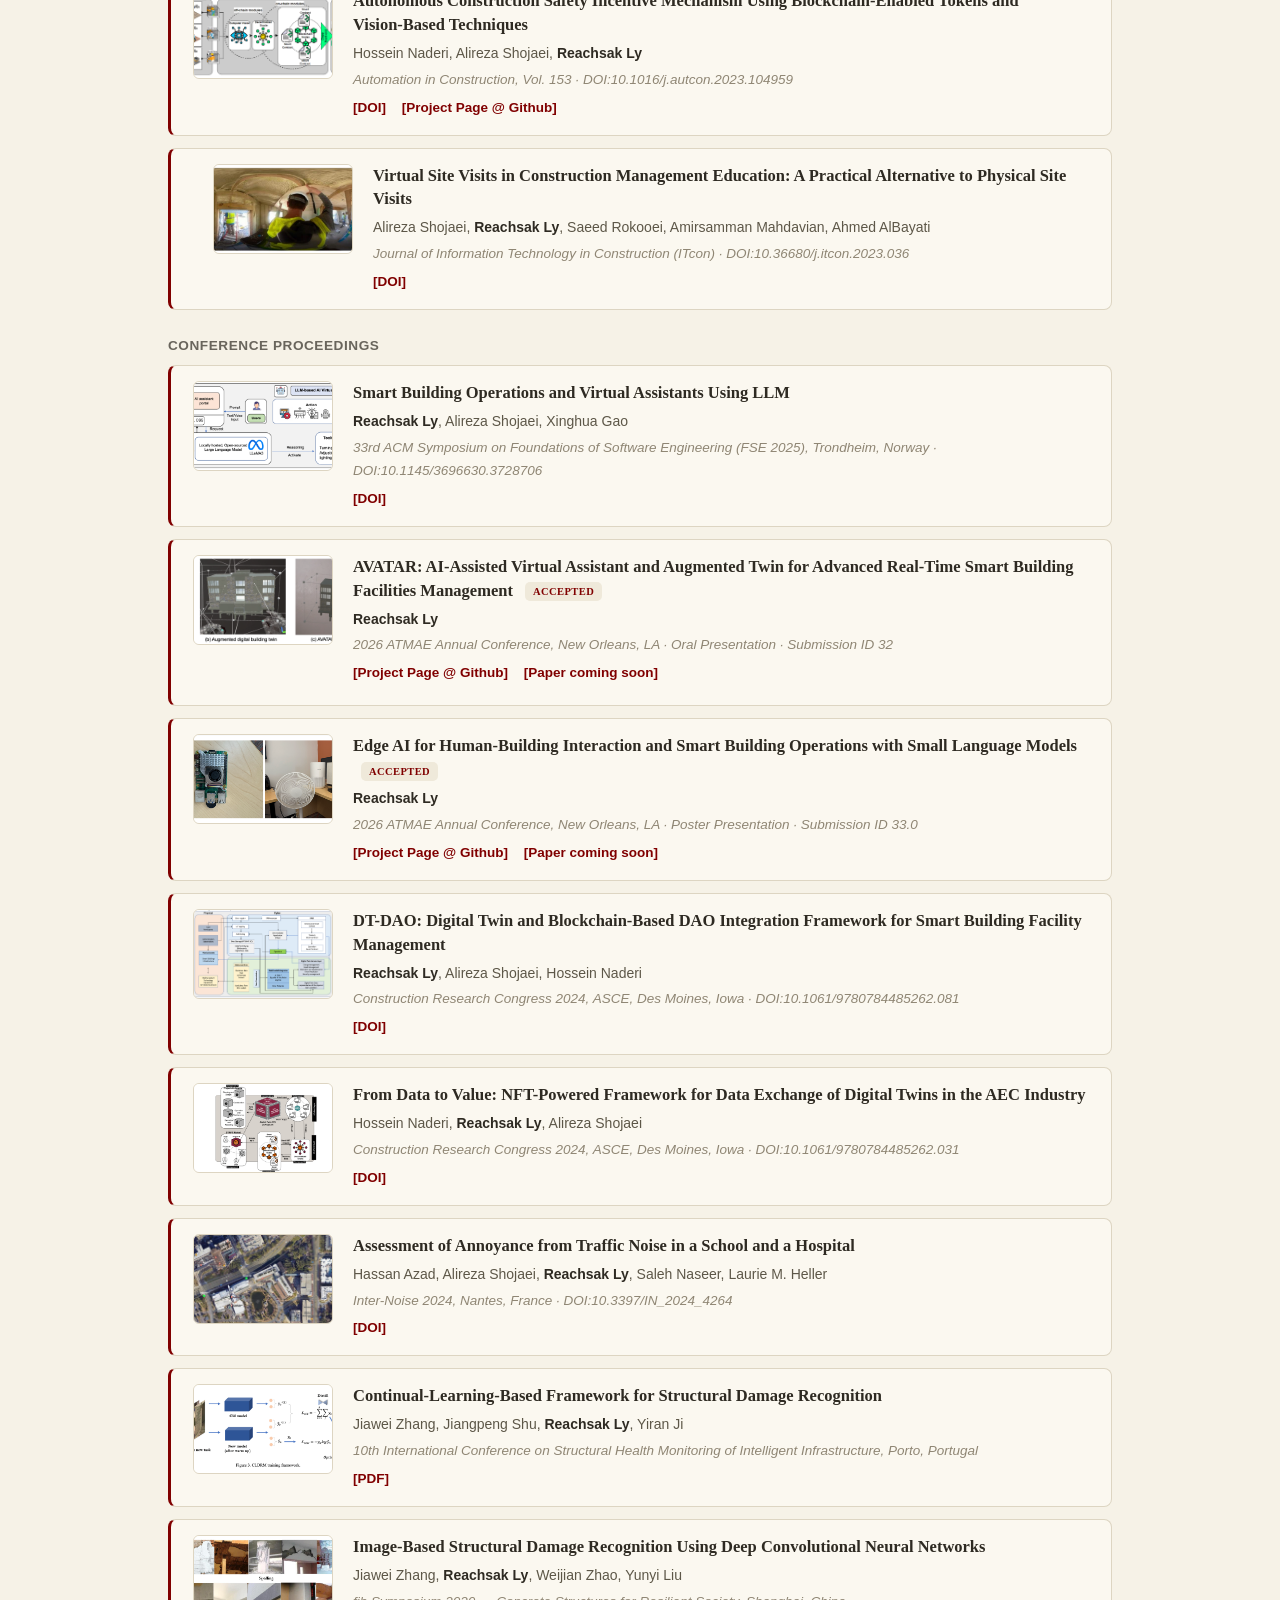
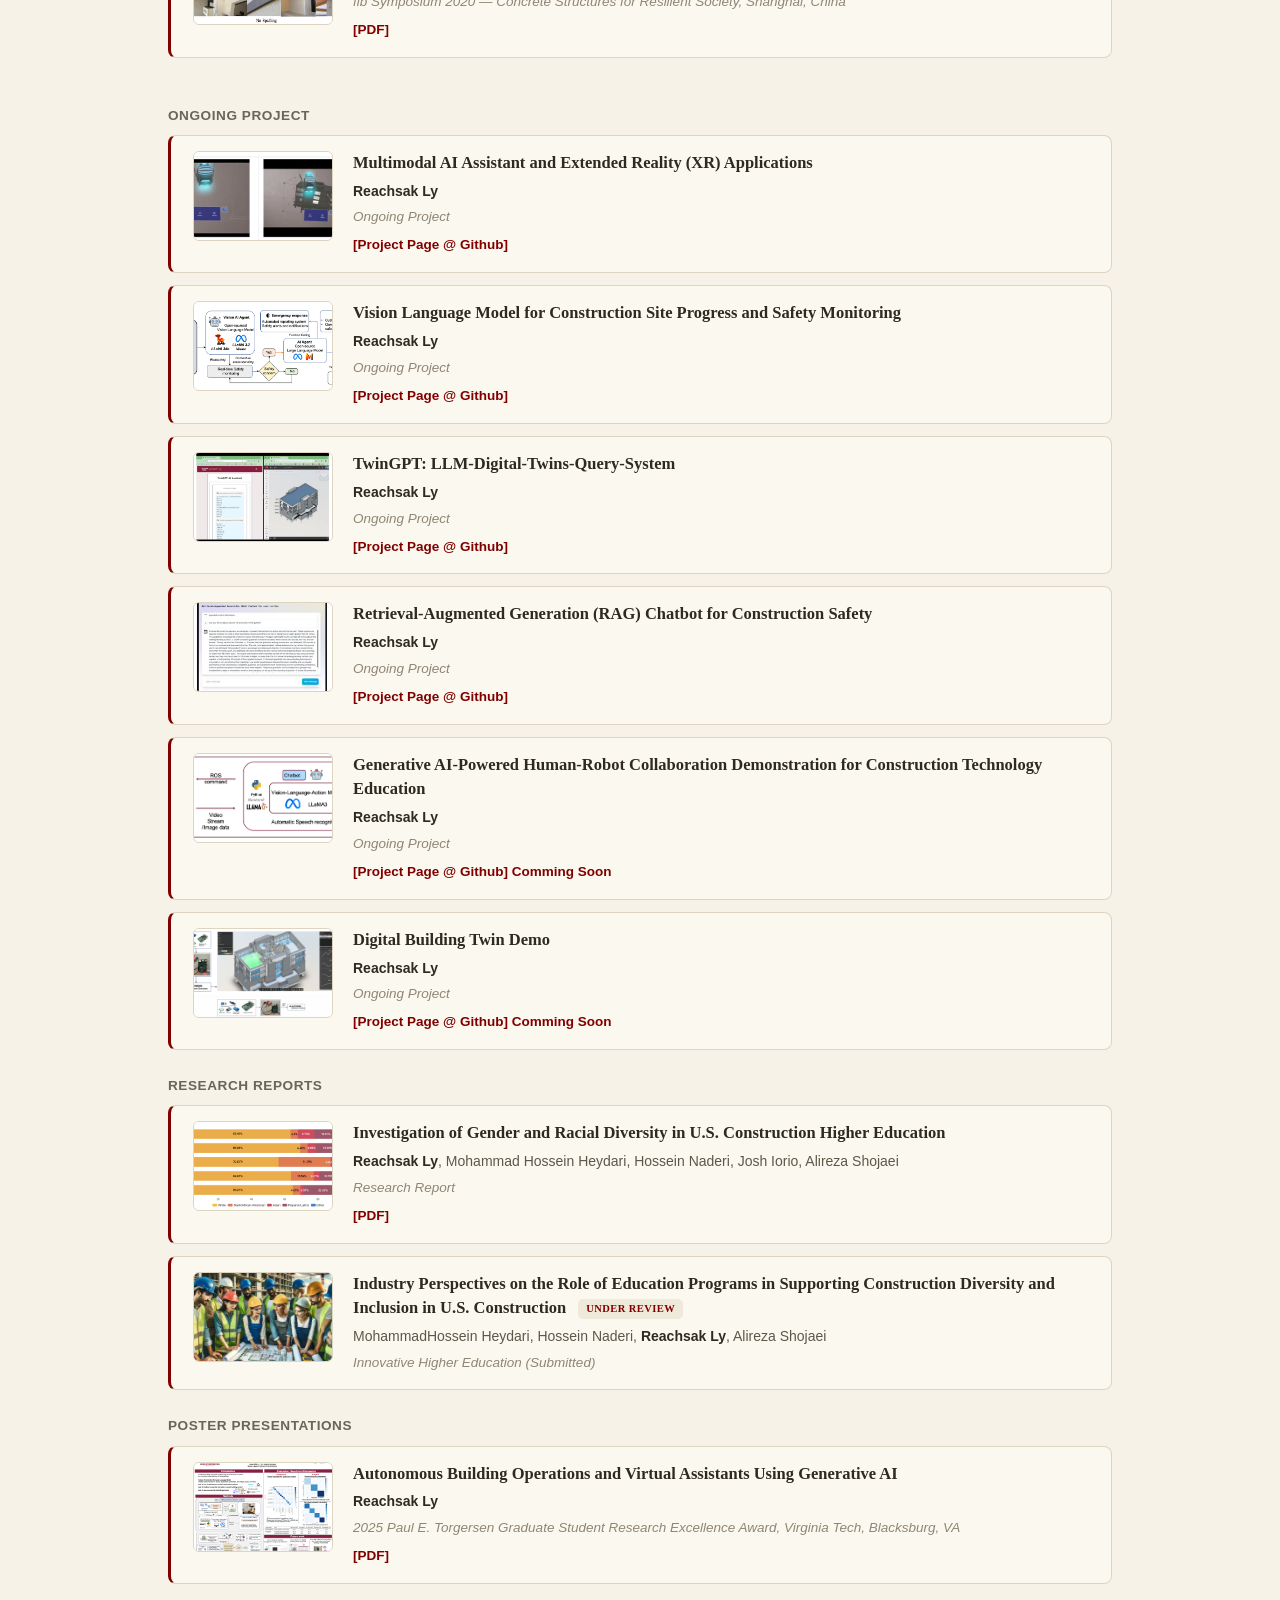
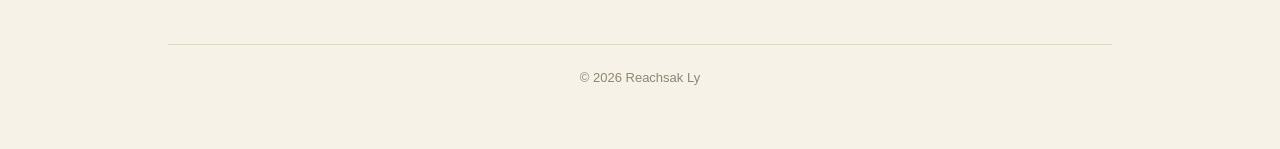
==== commit bb98f26e: "aa aa" ====
--- a/index.html
+++ b/index.html
@@ -98,7 +98,7 @@
           </h1>
 
           <p class="hero-tagline" style="text-align: center">
-            Assistant Professor | Ph.D. | Applied AI/ML Researcher
+       Applied AI/ML Researcher | Ph.D.
           </p>
 
           <br />
@@ -123,14 +123,14 @@
 
             <a href="https://github.com/reachsak">Github</a>
 
-            <a href="https://www.linkedin.com/in/reachsak">LinkedIn</a>
-
-            <a href="https://built-lab.github.io/">BUILT Lab</a>
-            <a href="#education">Education &amp; Appointments</a>
+   
+
+
+
             <a href="#funding">Research Funding</a>
             <a href="#ip">Intellectual Property</a>
             <a href="#publications">Publications</a>
-            <a href="#teaching">Teaching</a>
+    
             <a href="#ongoingprojects">Ongoing Projects</a>
           </nav>
 
@@ -148,18 +148,7 @@
         </div>
       </header>
       <p>
-        I am currently serving as an
-        <b>
-          <a
-            href="https://www.eiu.edu/technology/faculty.php?id=rly"
-            target="_blank"
-          >
-            Assistant Professor
-          </a>
-        </b>
-        at Eastern Illinois University's School of Technology. I received my
-        Ph.D. from Virginia Polytechnic Institute and State University's
-        Myers-Lawson School of Construction.
+I received my Ph.D. from Virginia Polytechnic Institute and State University's Myers-Lawson School of Construction.
       </p>
 
       <p>
@@ -190,9 +179,7 @@
       </ul>
 
       <p>
-  <strong>Find out more about my research at
-    <a href="https://built-lab.github.io/" target="_blank">BUILT Lab</a>
-  </strong>
+
 </p>
 
       <!-- ===================== Education & Appointments ==================== -->
@@ -213,8 +200,7 @@
             <div class="intern-company">Eastern Illinois University</div>
 
             <div class="intern-role">
-              Assistant Professor (Tenure Track), Construction Management —
-              School of Technology
+              Assistant Professor (Tenure Track)
             </div>
           </div>
         </div>
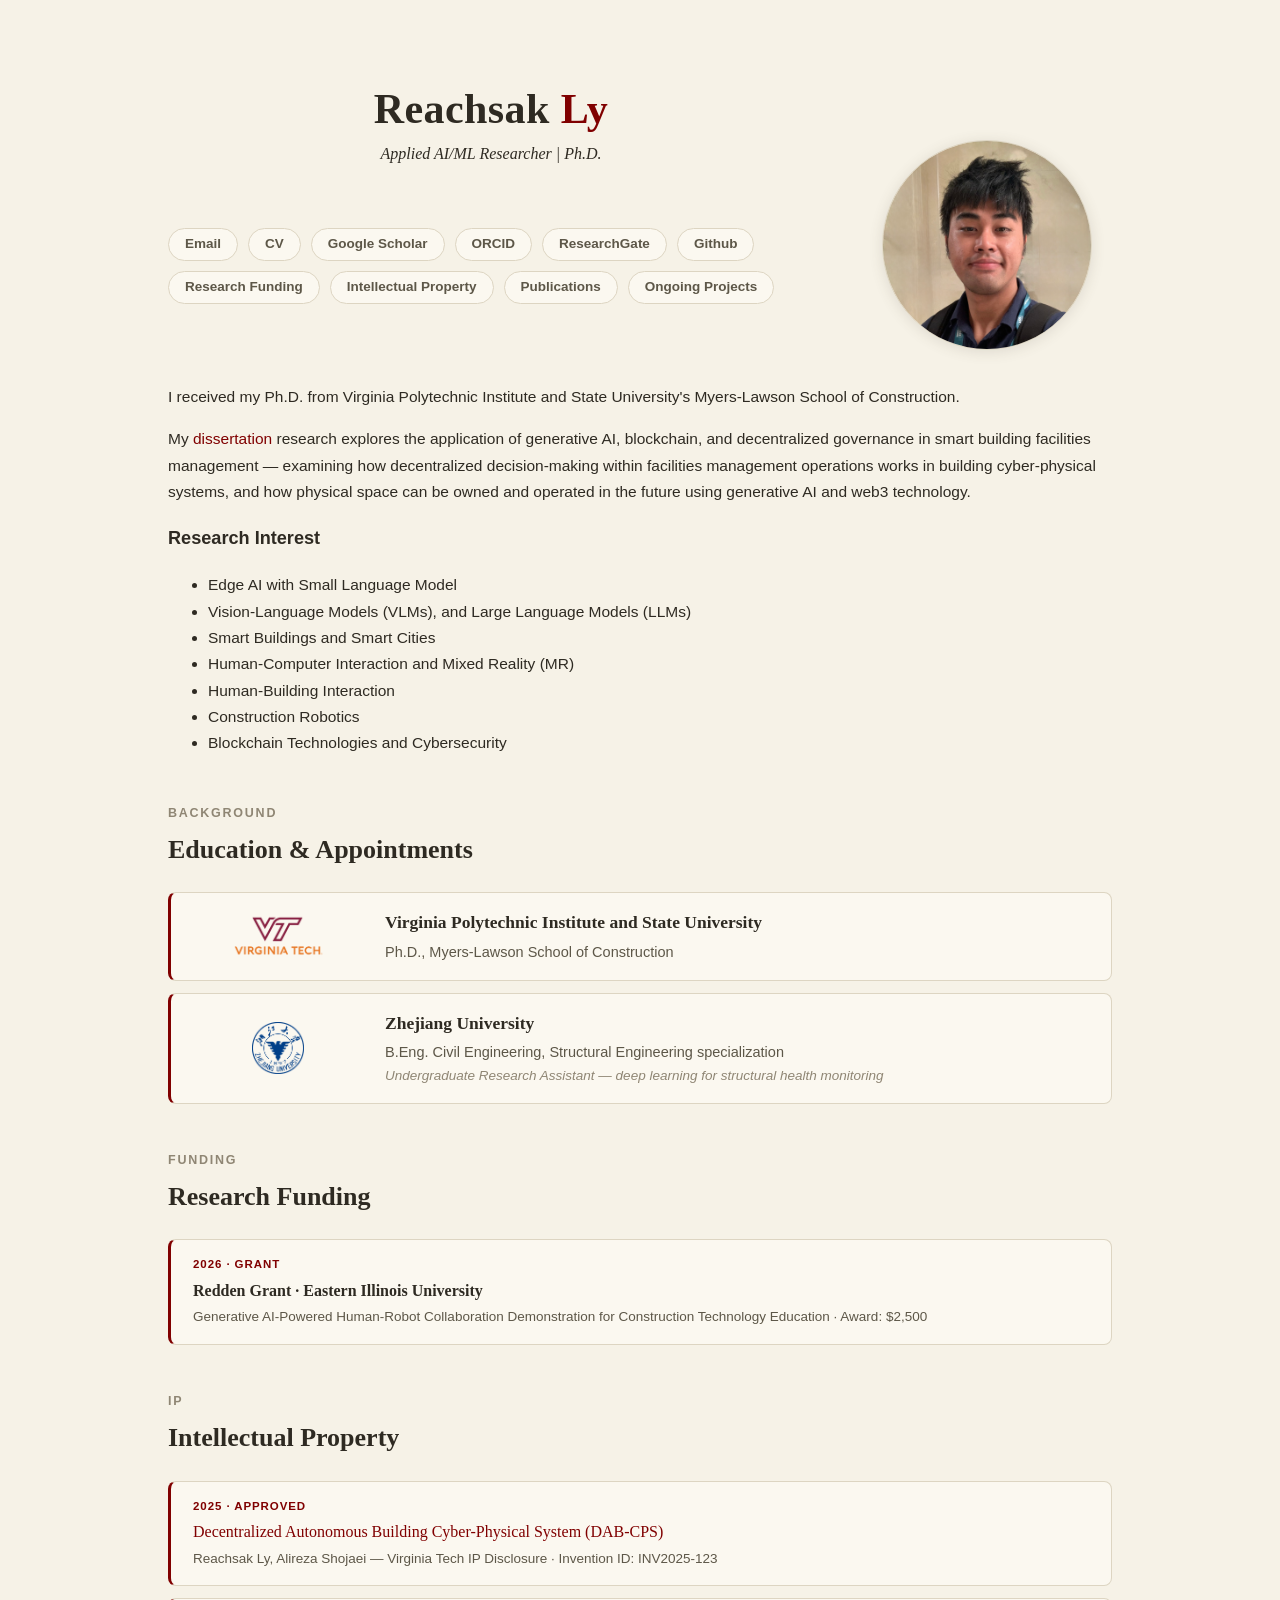
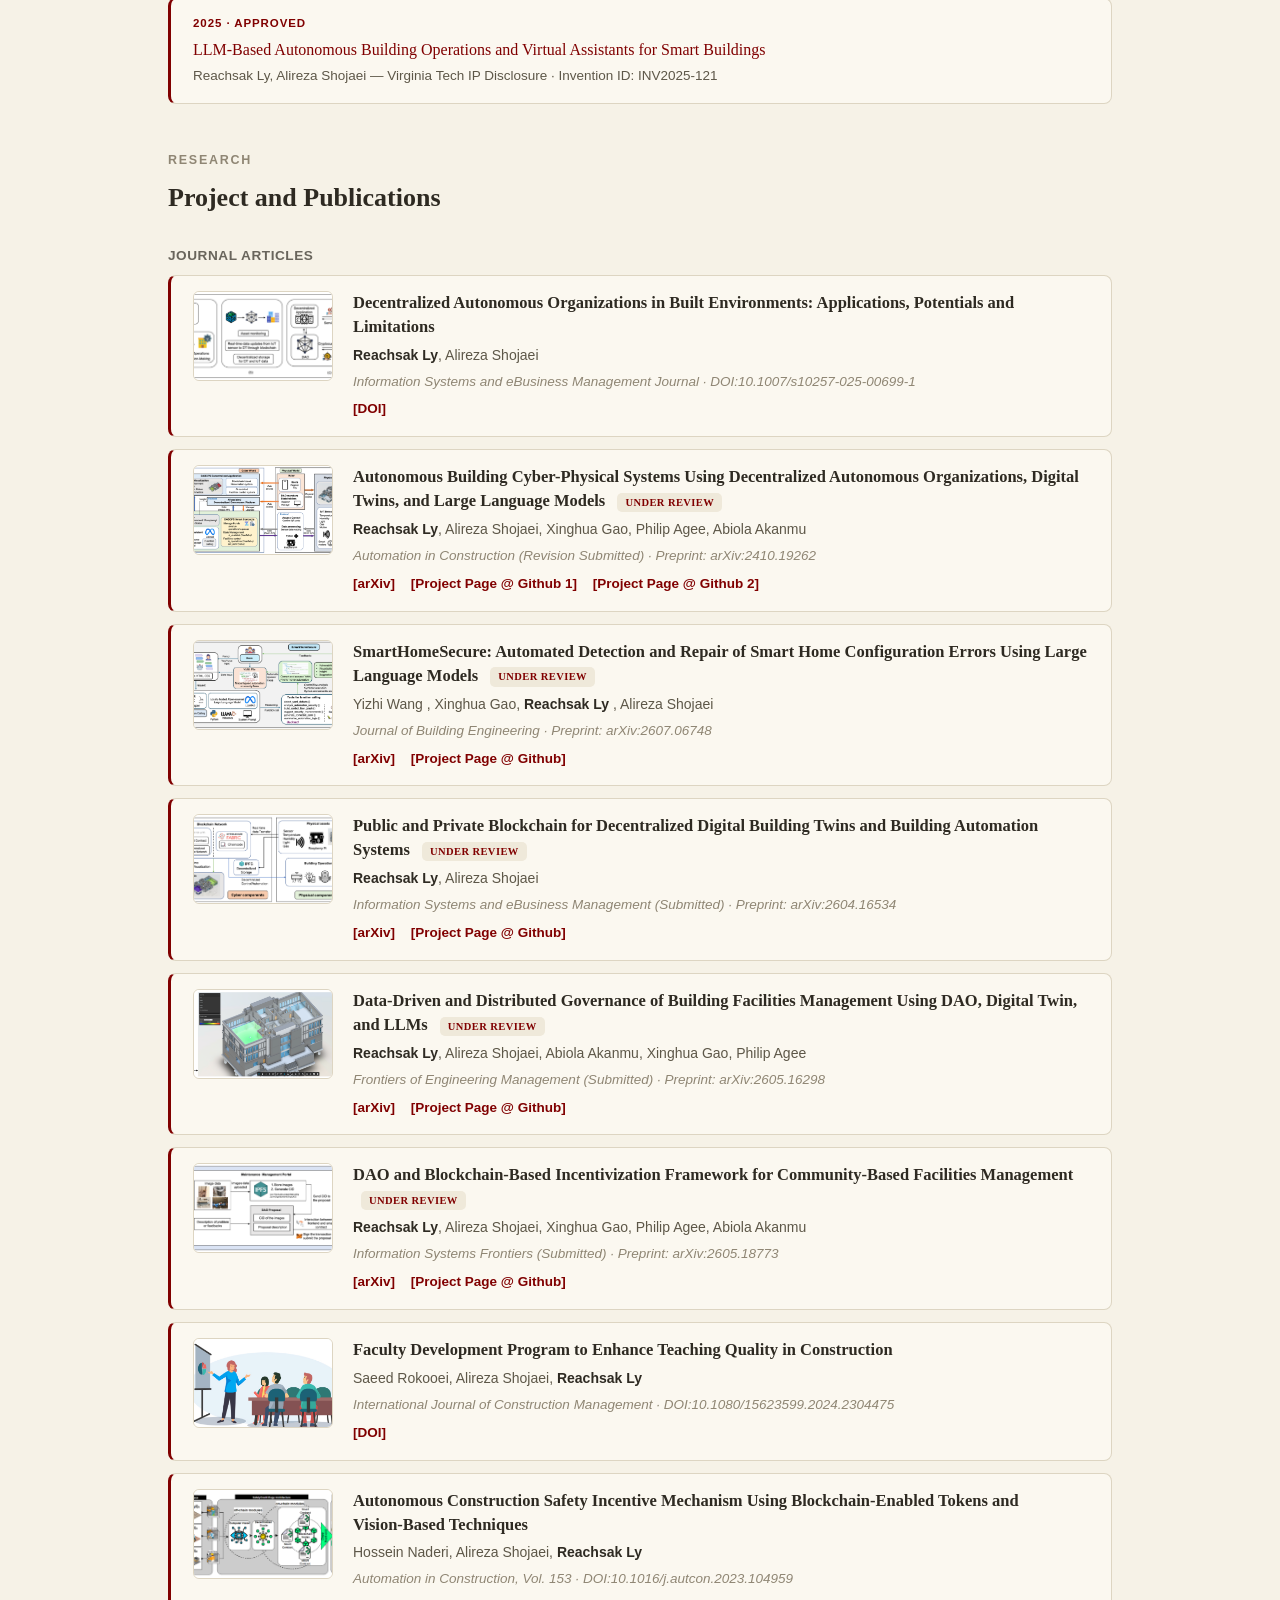
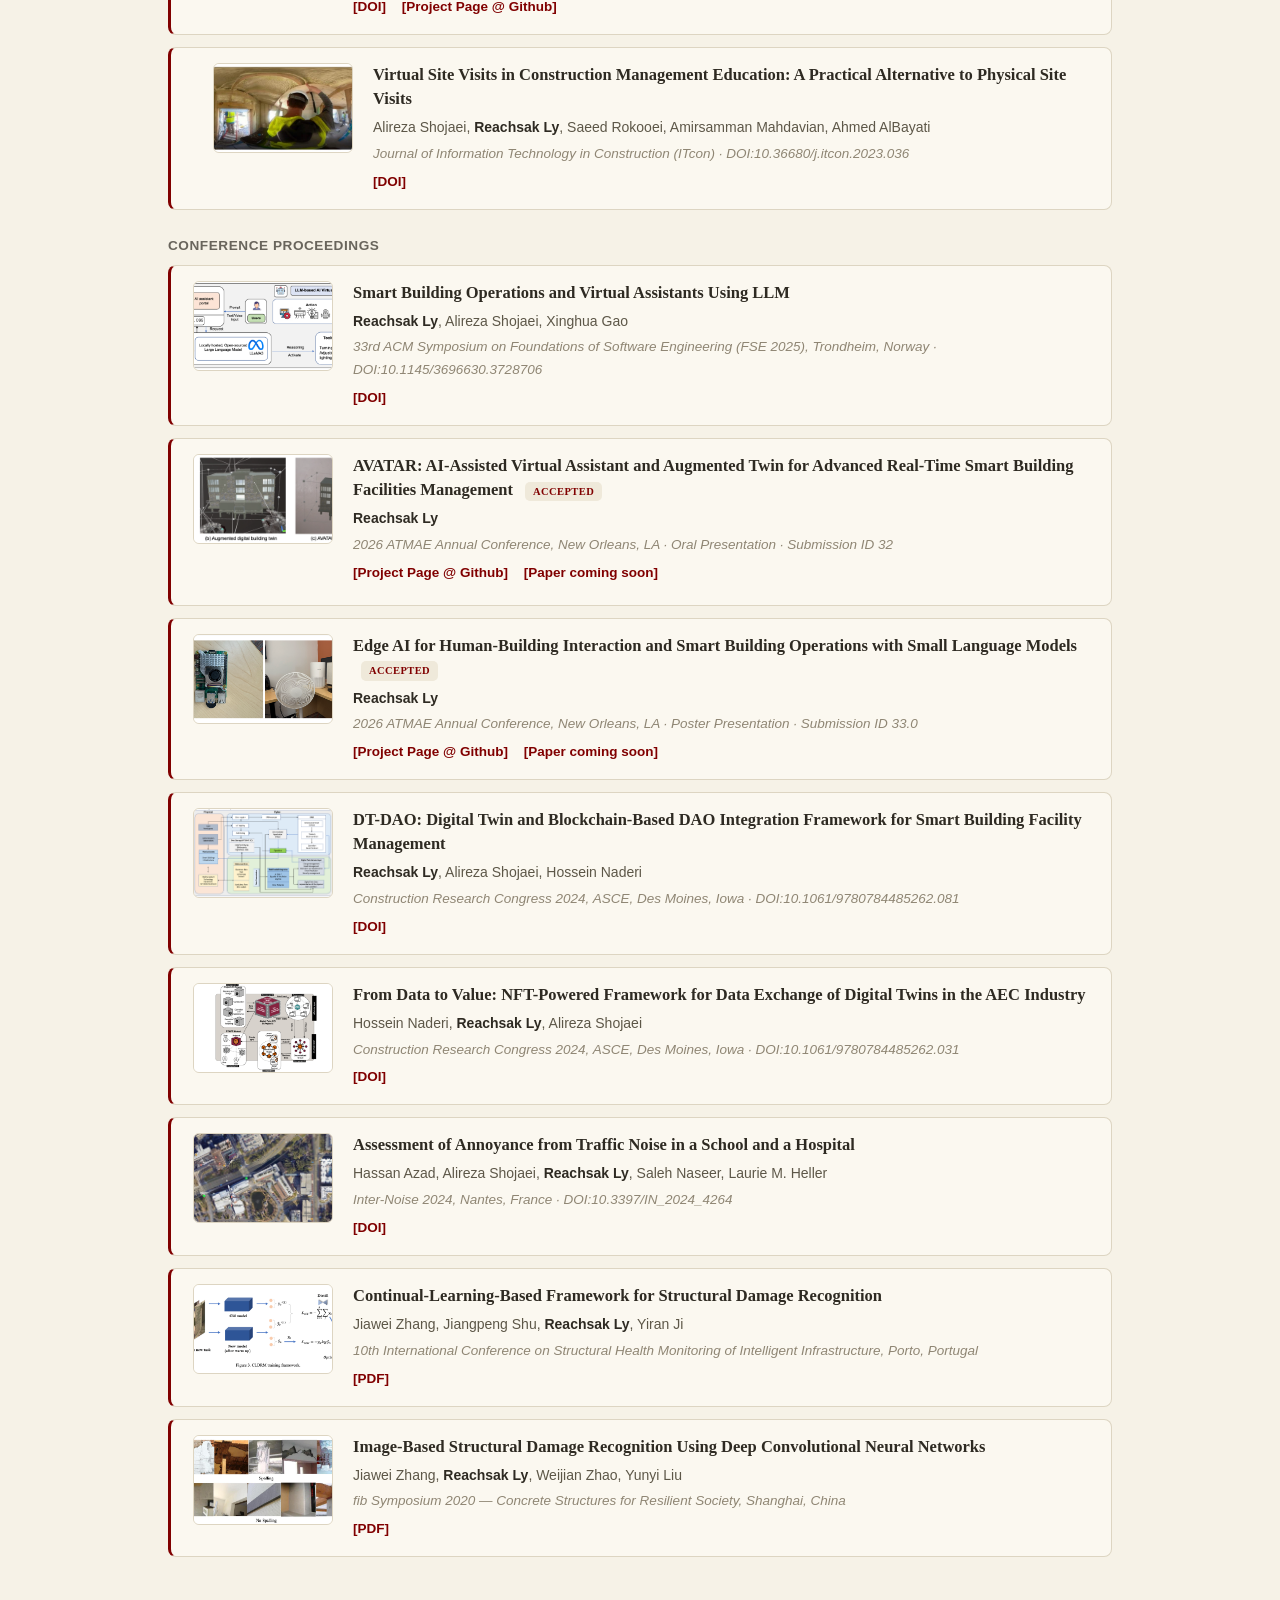
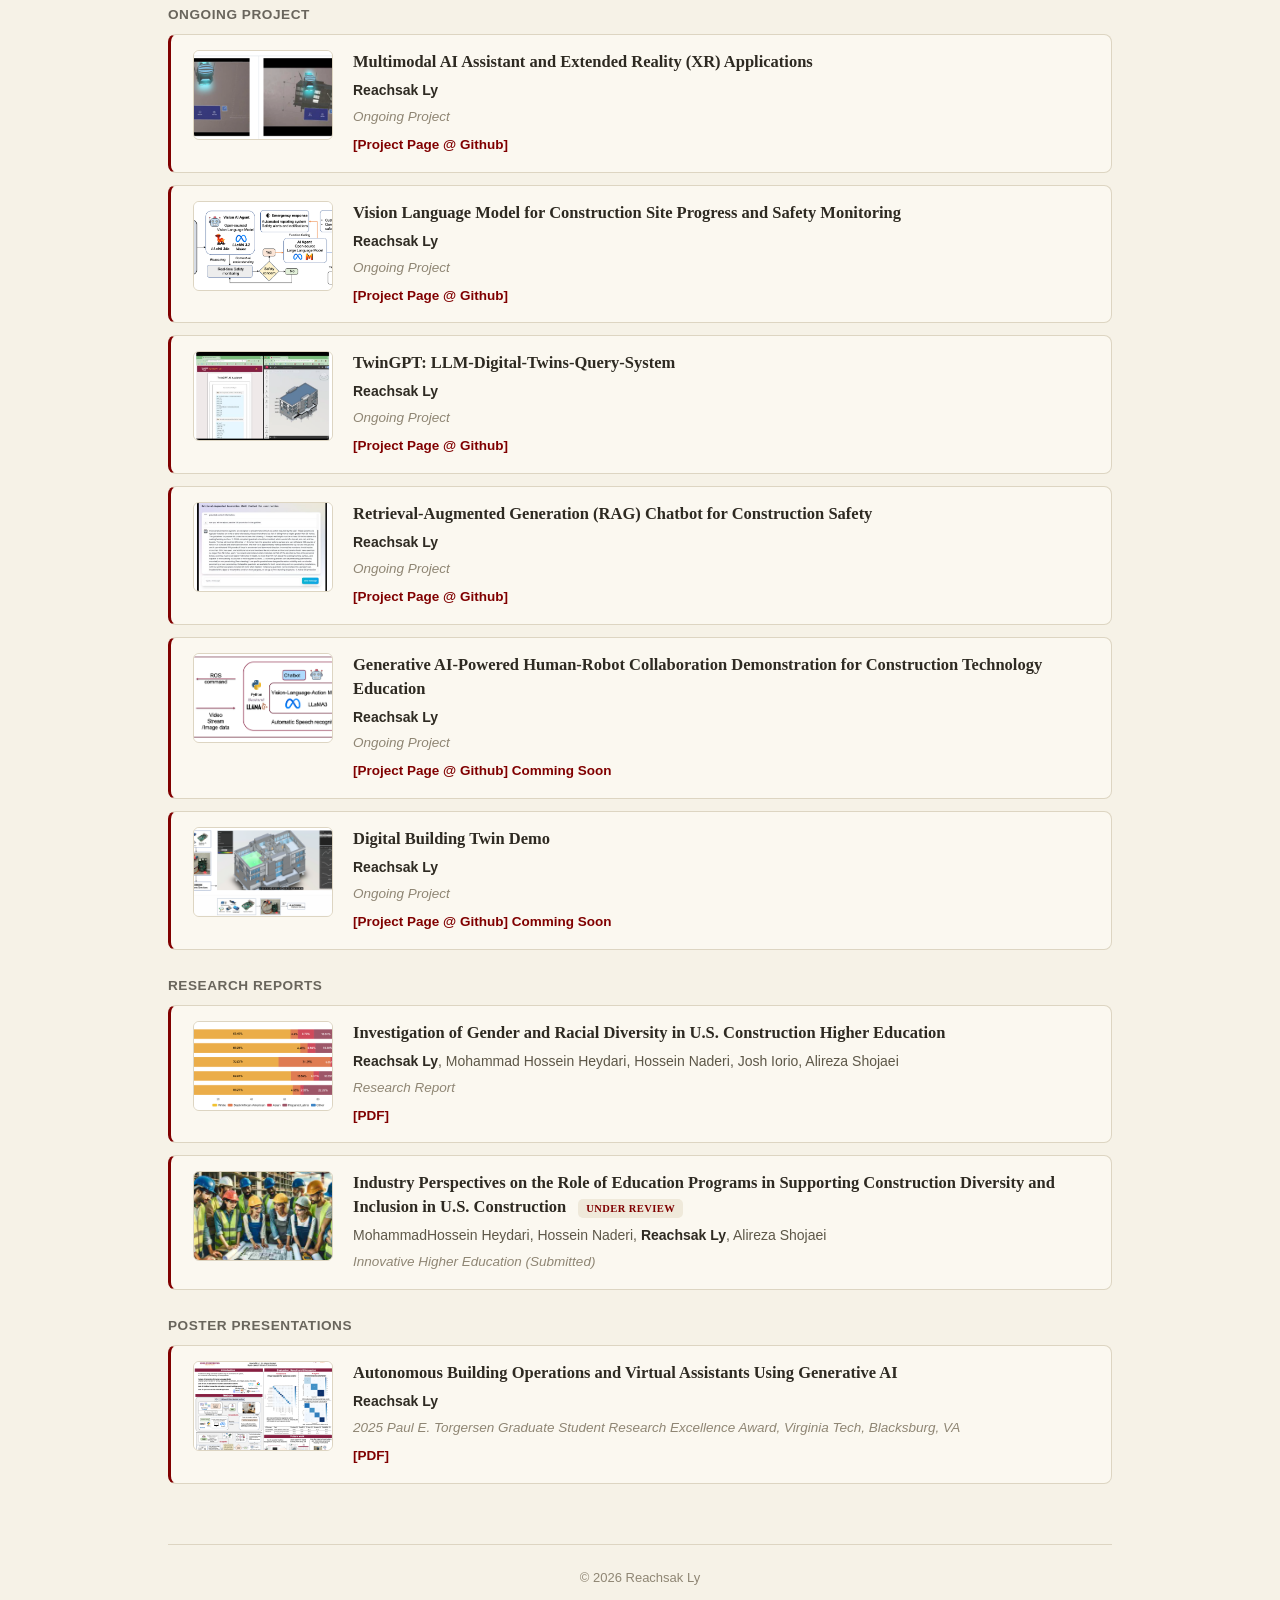
==== commit ec8d7748: "aa aa" ====
--- a/index.html
+++ b/index.html
@@ -105,7 +105,7 @@
           <nav class="hero-links">
             <a href="mailto:lyreachsak@gmail.com">Email</a>
 
-            <a href="http://reachsak.github.io/files/resume.pdf">CV</a>
+            <a href="http://reachzack.github.io/files/resume.pdf">CV</a>
 
             <a
               href="https://scholar.google.com/citations?user=cC-f6WoAAAAJ&hl=en&authuser=1"
@@ -189,7 +189,7 @@
         <h2 class="section-title">Education &amp; Appointments</h2>
 
         <!-- Eastern Illinois University -->
-        <div class="intern-box">
+        <!-- <div class="intern-box">
           <img
             class="intern-logo"
             src="images/EIU.png"
@@ -203,7 +203,7 @@
               Assistant Professor (Tenure Track)
             </div>
           </div>
-        </div>
+        </div> -->
 
         <!-- Virginia Tech -->
         <div class="intern-box">
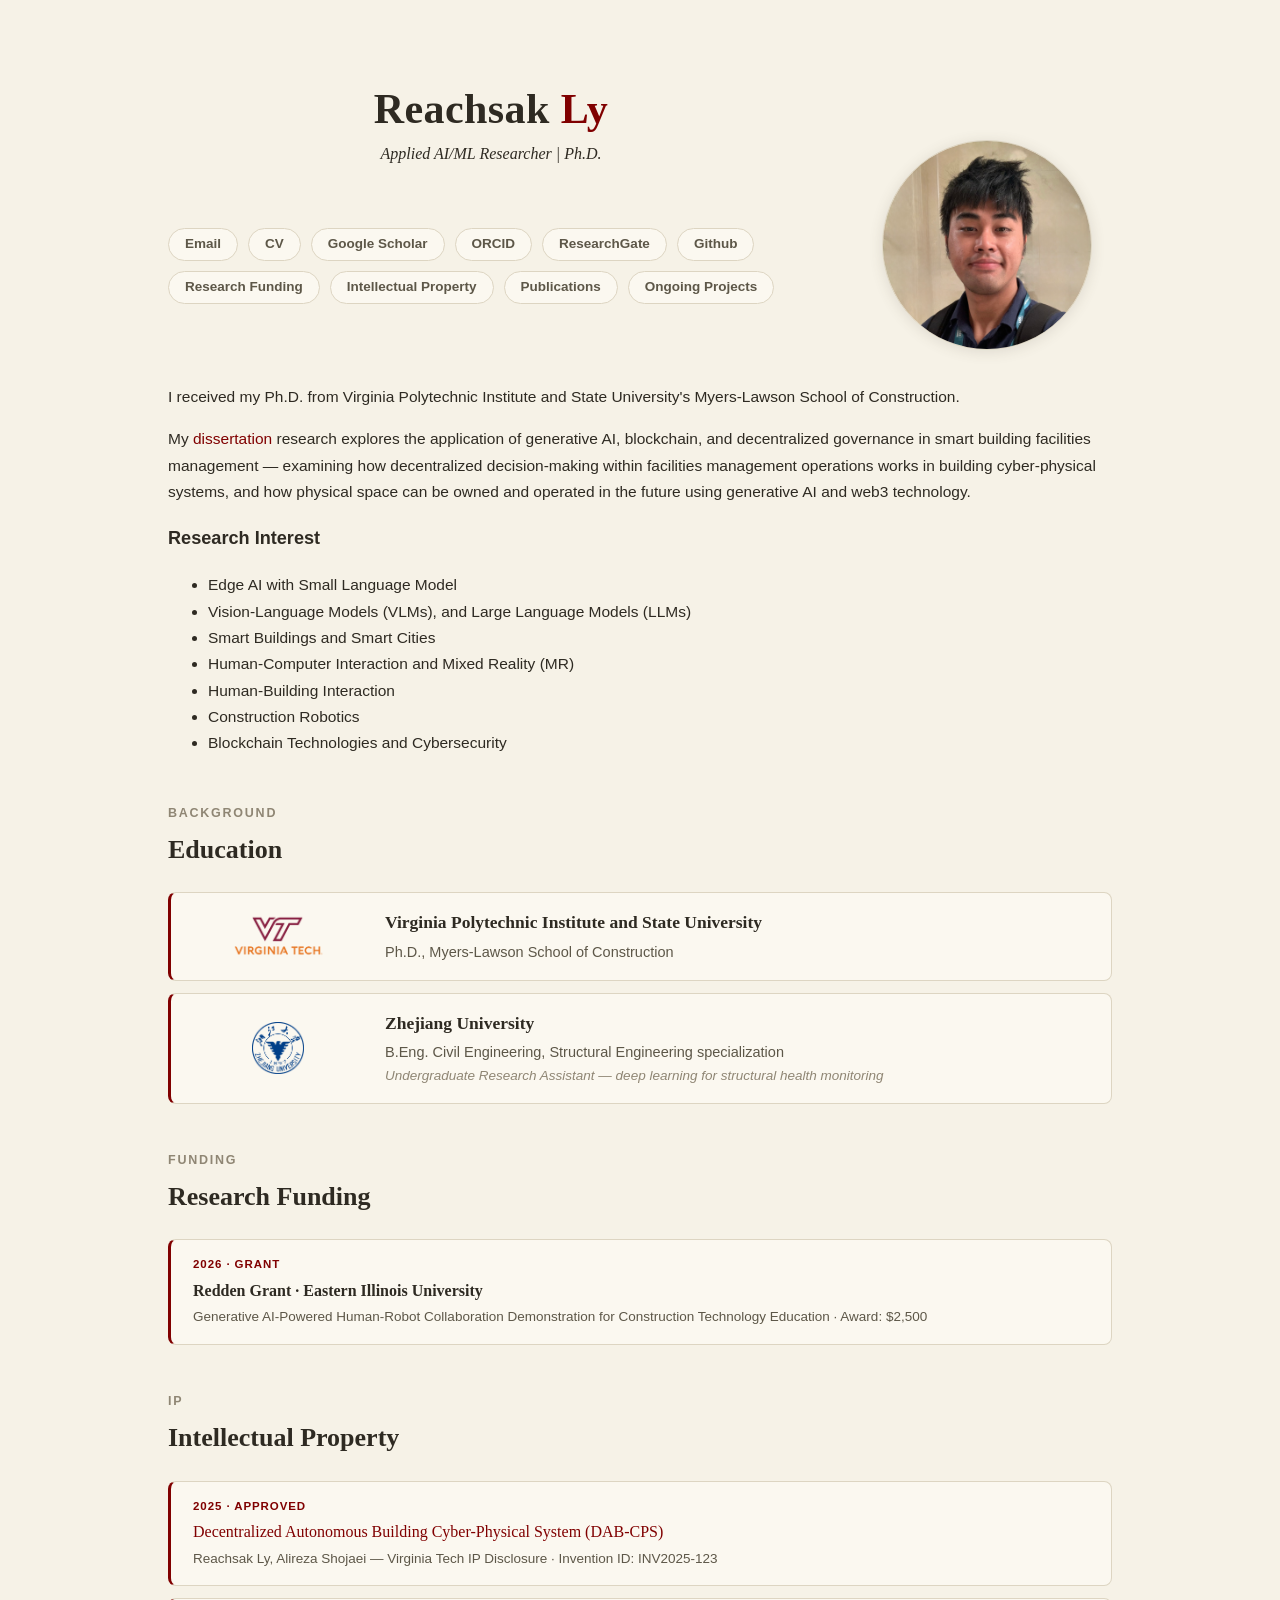
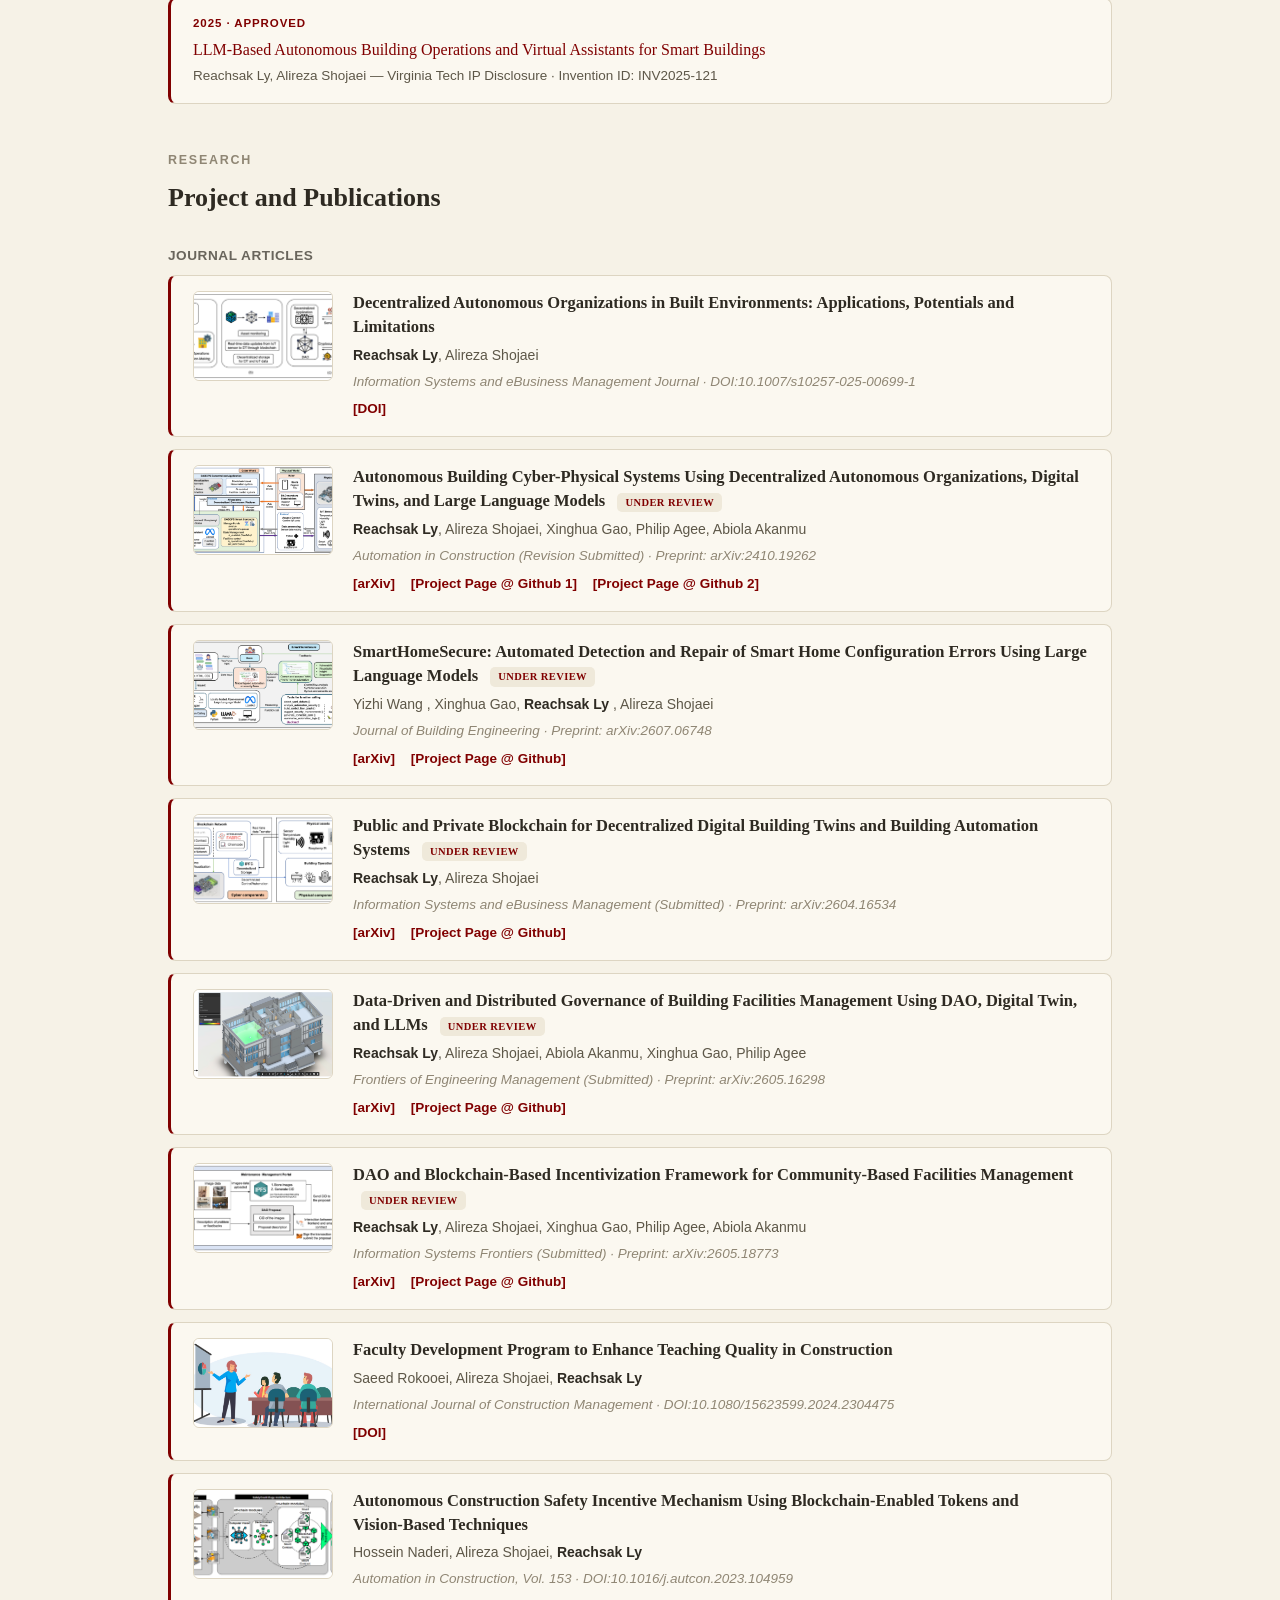
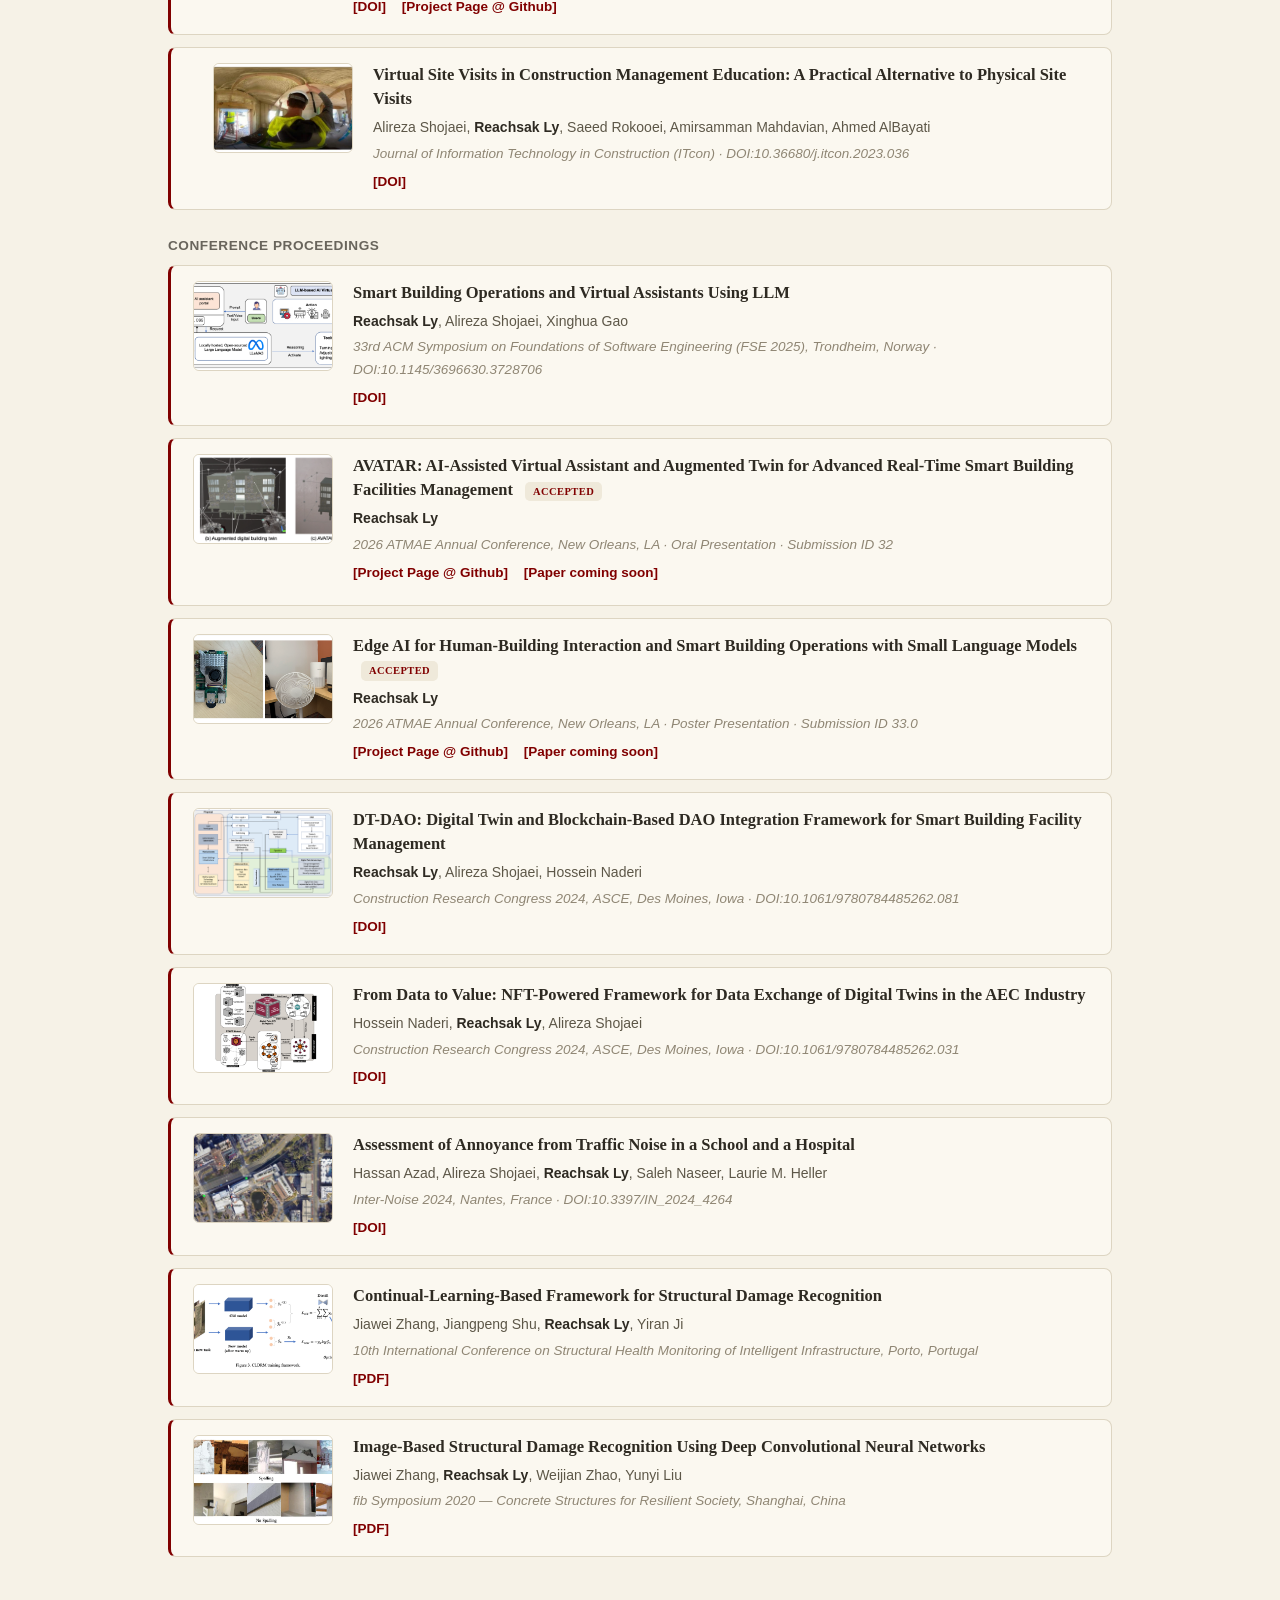
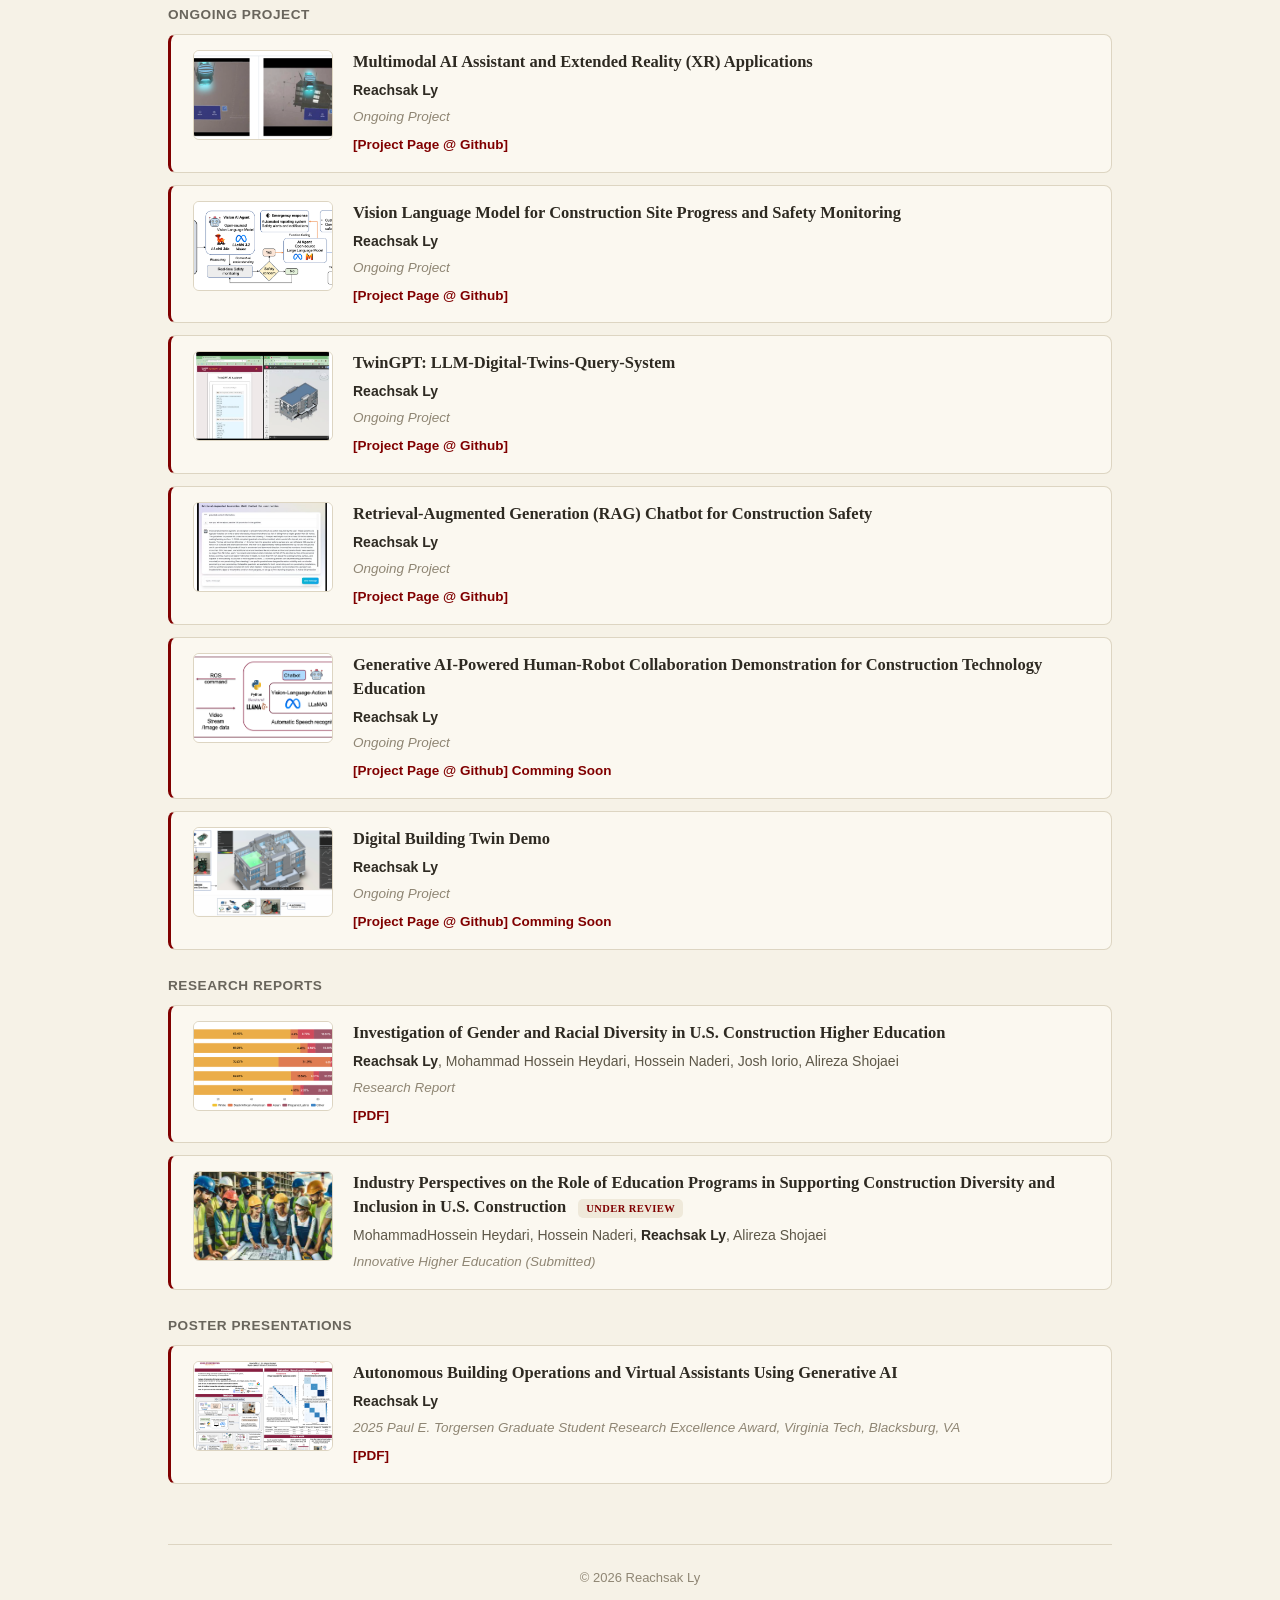
==== commit 9d45b2f4: "a a" ====
--- a/index.html
+++ b/index.html
@@ -186,7 +186,7 @@
       <section class="section" id="education">
         <span class="section-label">Background</span>
 
-        <h2 class="section-title">Education &amp; Appointments</h2>
+        <h2 class="section-title">Education</h2>
 
         <!-- Eastern Illinois University -->
         <!-- <div class="intern-box">
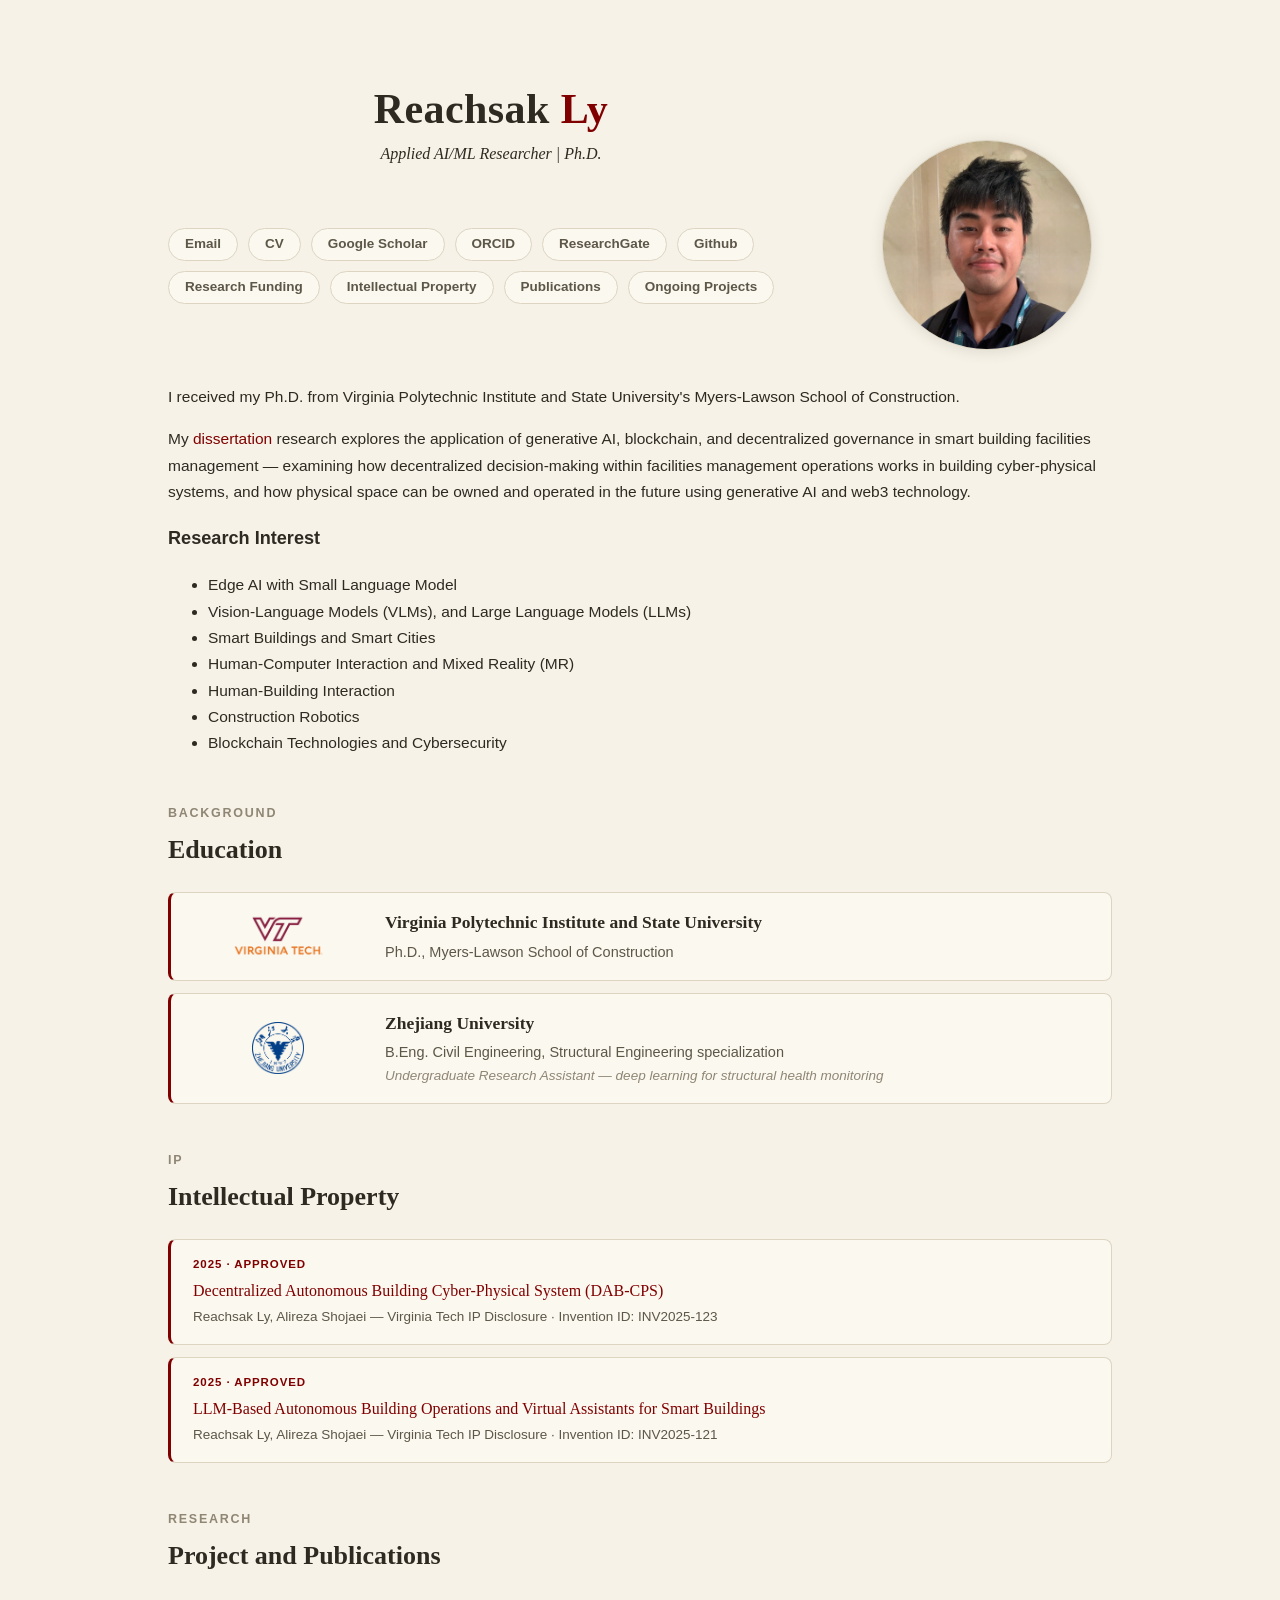
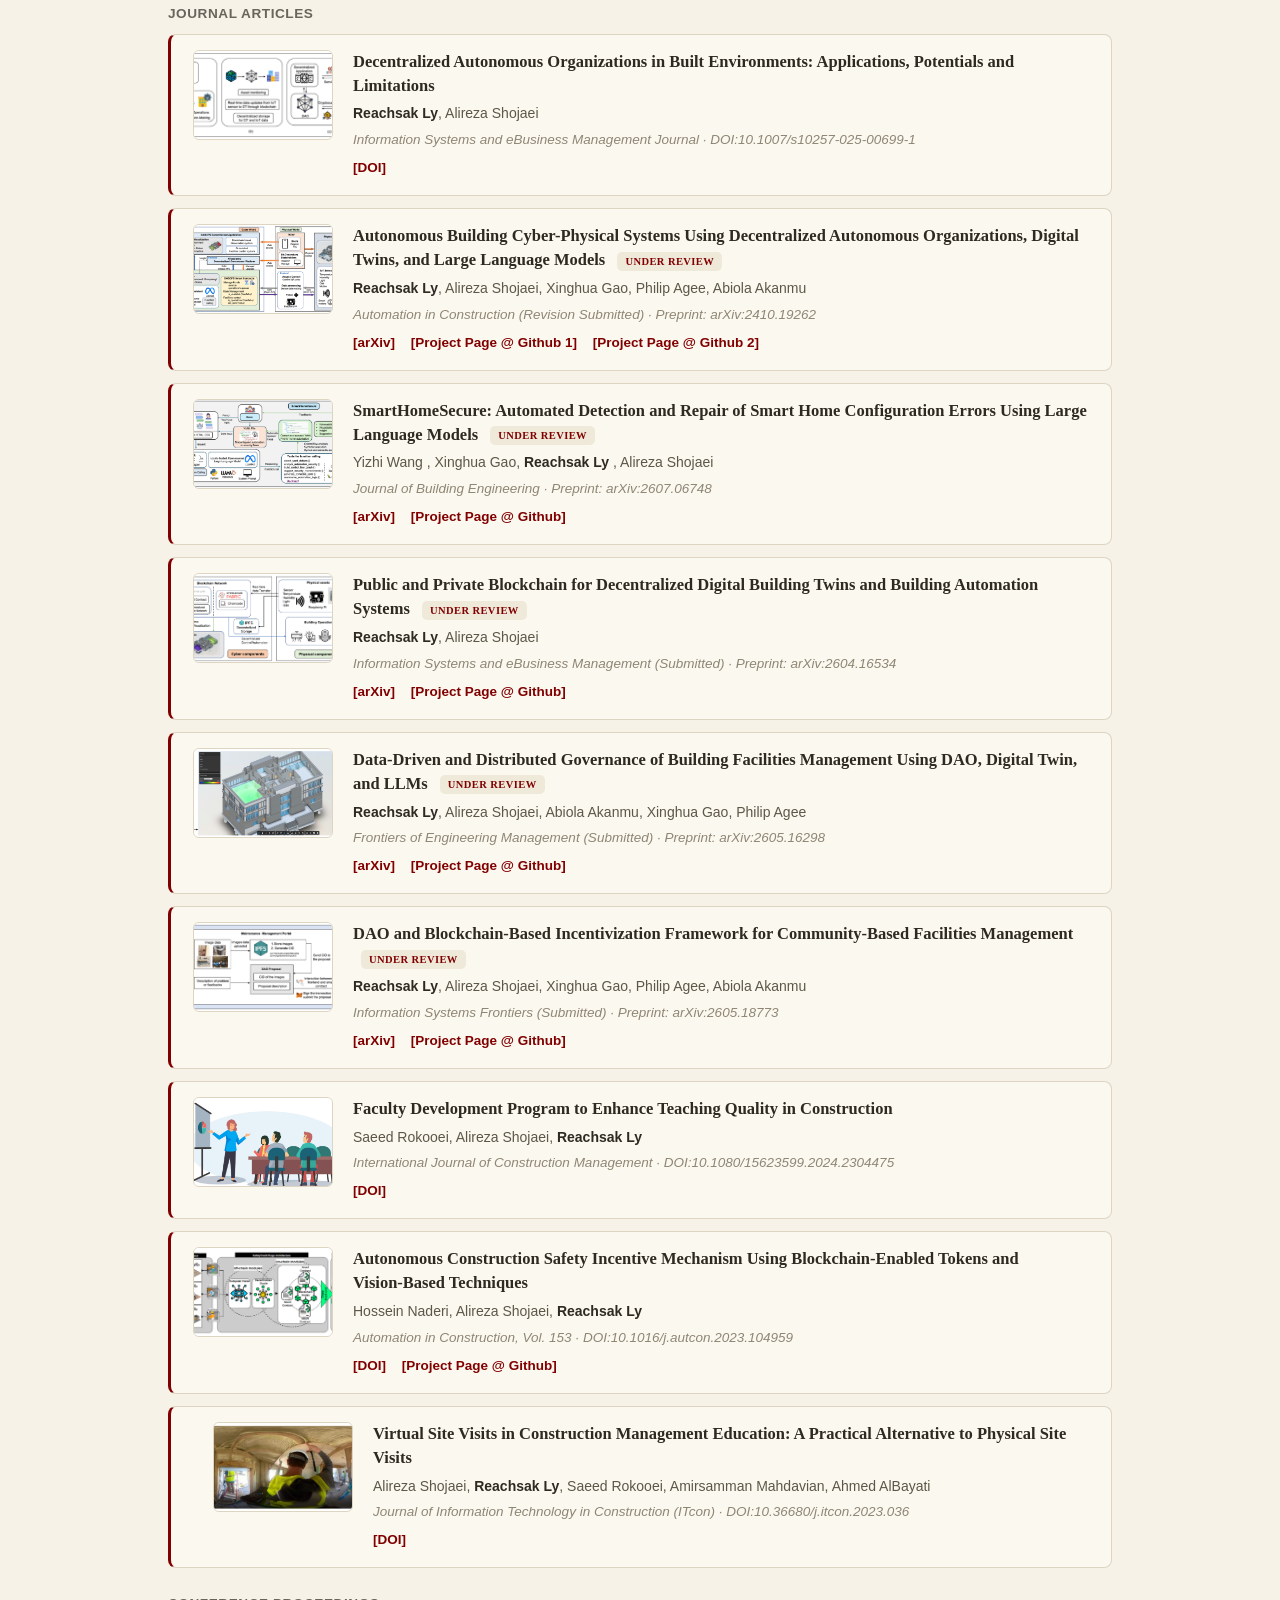
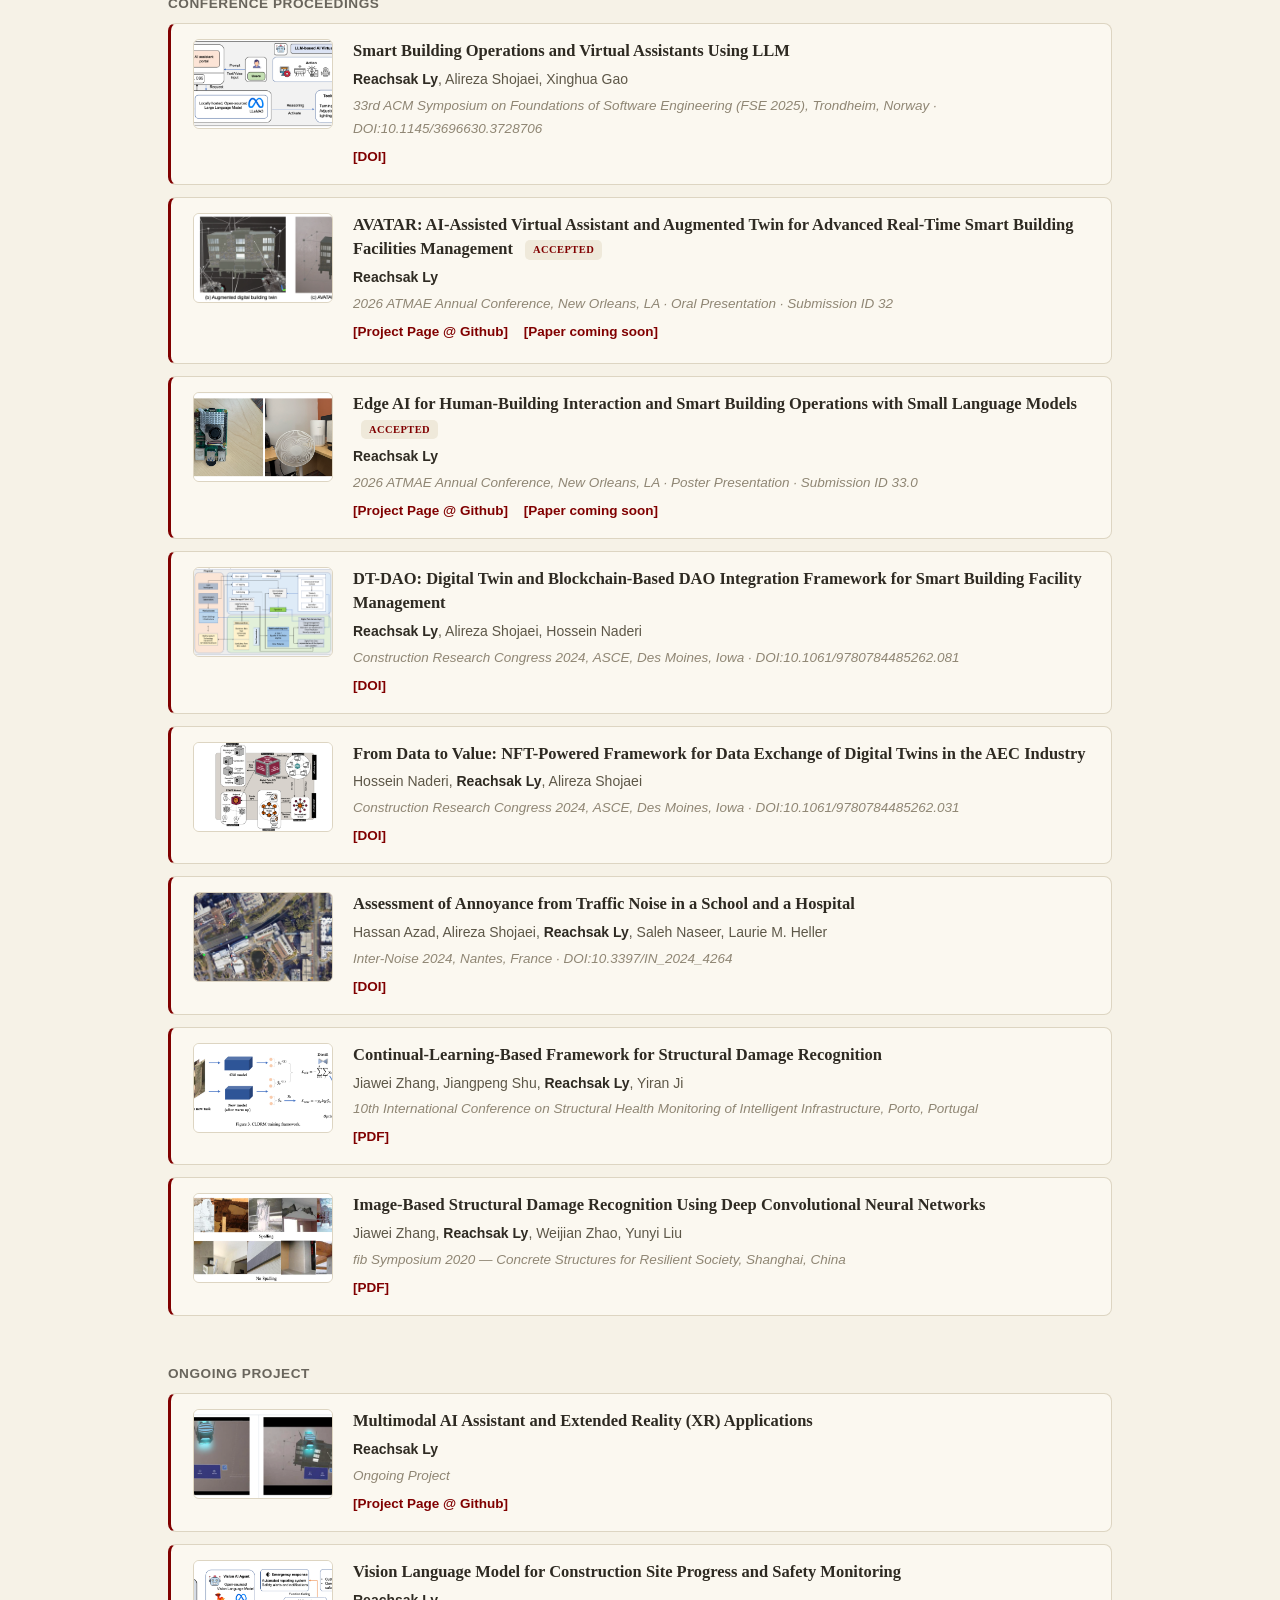
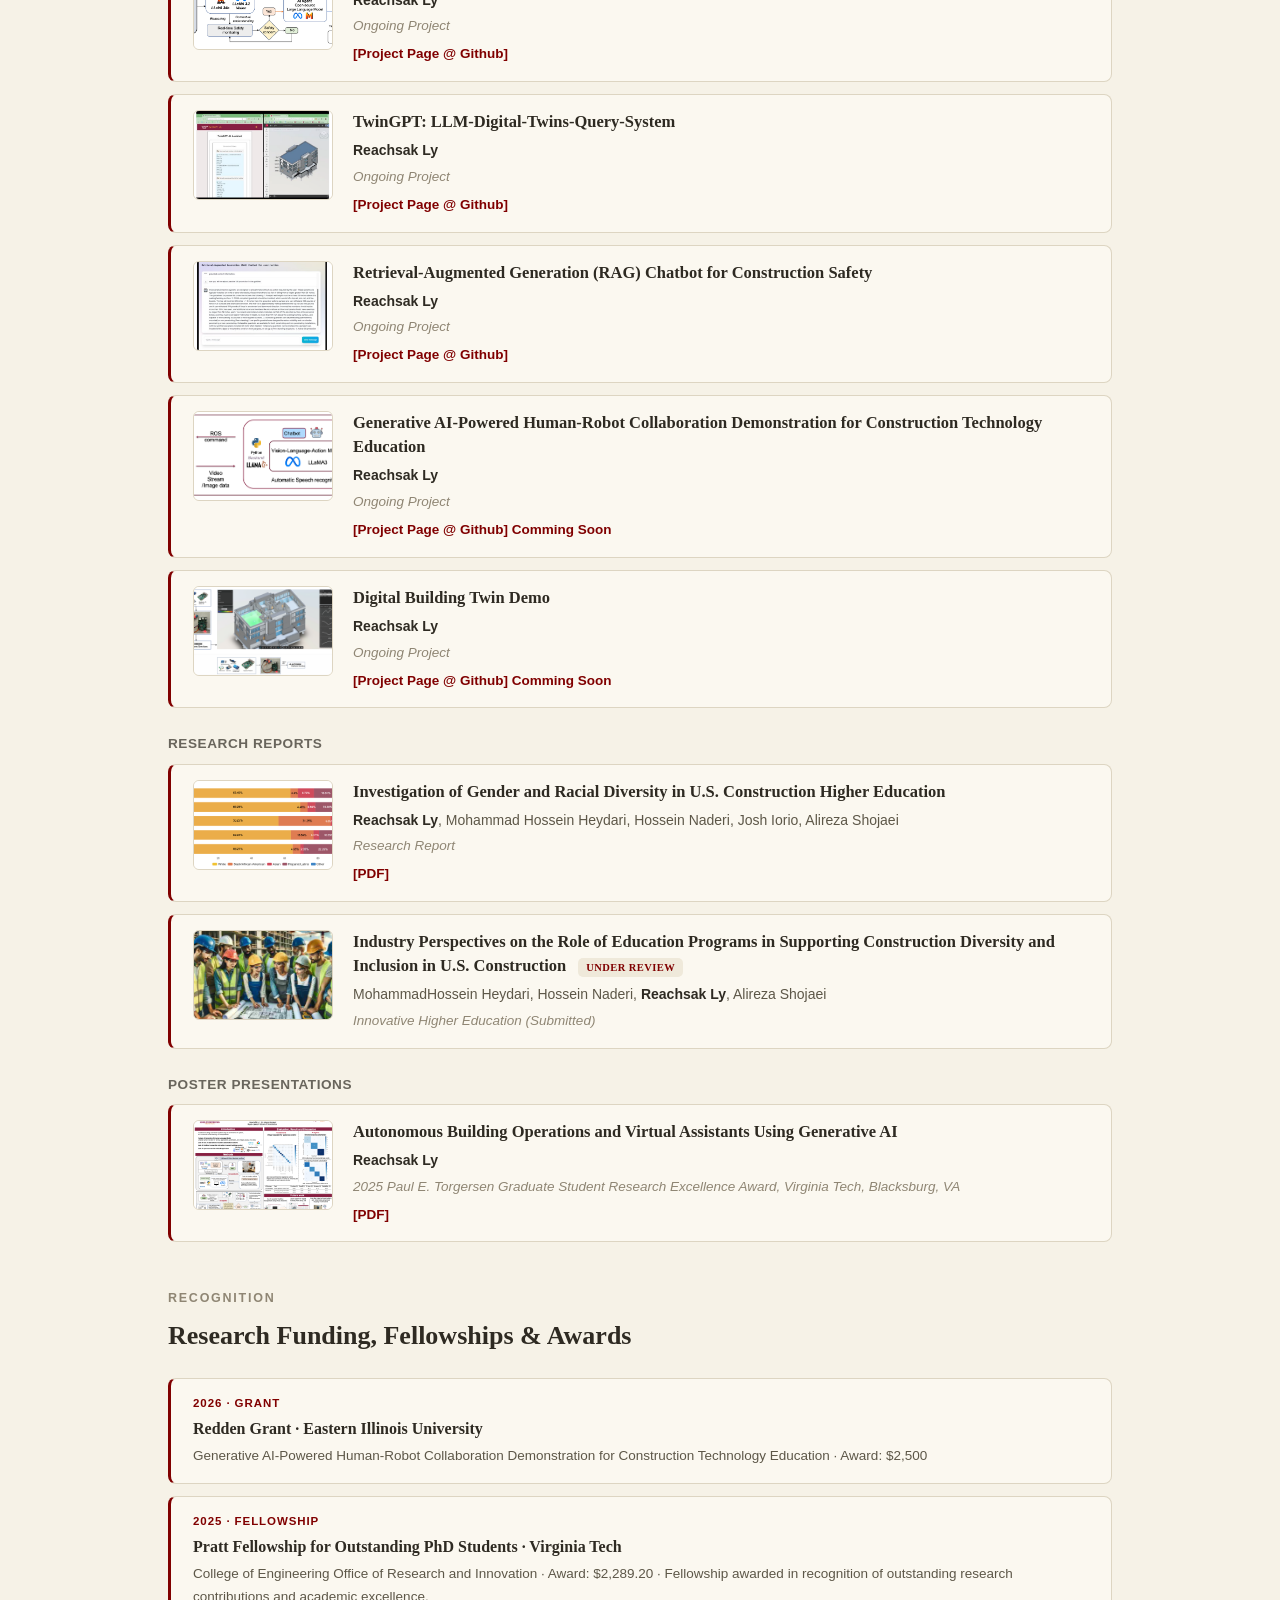
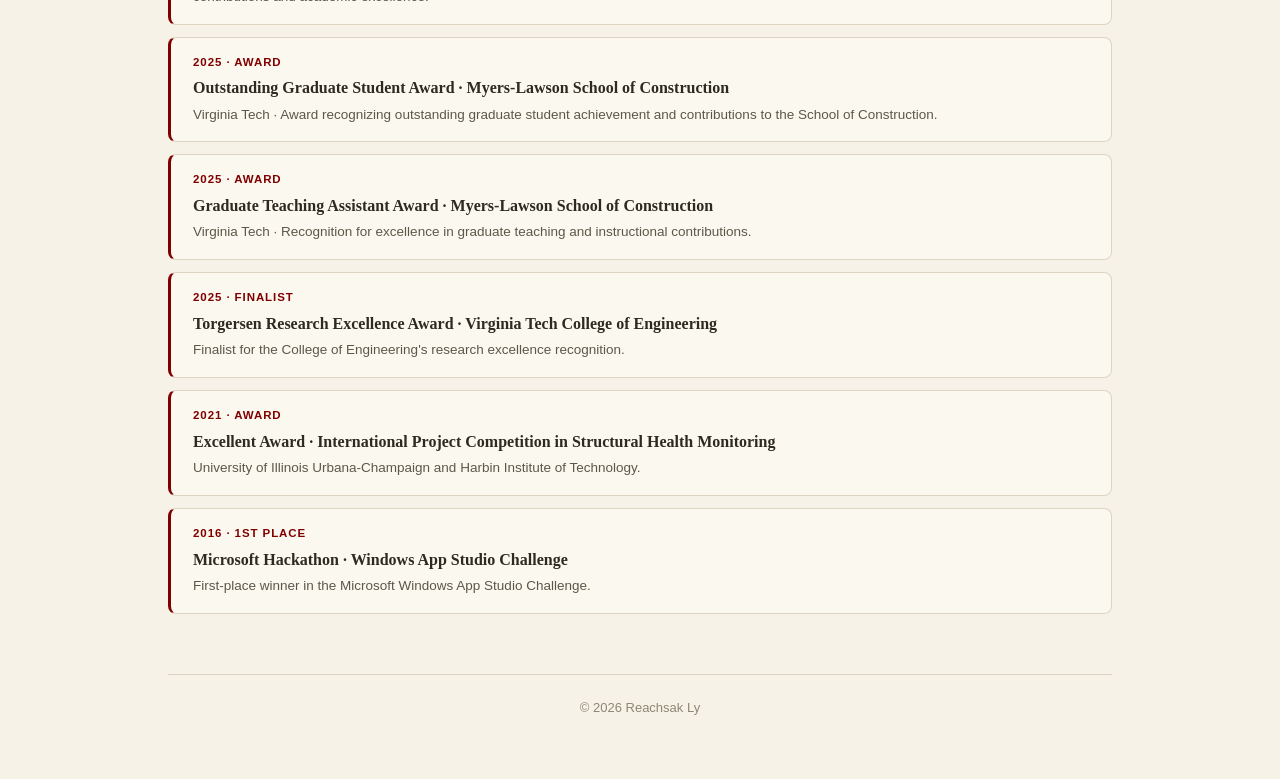
==== commit 92c4e8a5: "aa aa" ====
--- a/index.html
+++ b/index.html
@@ -243,25 +243,9 @@
         </div>
       </section>
 
-      <!-- ==================== Research Funding =================== -->
-      <section class="section" id="funding">
-        <span class="section-label"> Funding </span>
-
-        <h2 class="section-title">Research Funding</h2>
-
-        <div class="fund-box">
-          <span class="fund-tag"> 2026 · Grant </span>
-
-          <div class="fund-title">
-            Redden Grant · Eastern Illinois University
-          </div>
-
-          <div class="fund-desc">
-            Generative AI-Powered Human-Robot Collaboration Demonstration for
-            Construction Technology Education · Award: $2,500
-          </div>
-        </div>
-      </section>
+
+
+  
 
       <!-- ==================== Intellectual Property =================== -->
       <!-- ==================== Intellectual Property =================== -->
@@ -1175,6 +1159,108 @@
         </div>
       </section>
 
+          <!-- ==================== Fellowships & Awards =================== -->
+<section class="section" id="awards">
+  <span class="section-label"> Recognition </span>
+
+  <h2 class="section-title">Research Funding, Fellowships & Awards</h2>
+
+  <div class="fund-box">
+          <span class="fund-tag"> 2026 · Grant </span>
+
+          <div class="fund-title">
+            Redden Grant · Eastern Illinois University
+          </div>
+
+          <div class="fund-desc">
+            Generative AI-Powered Human-Robot Collaboration Demonstration for
+            Construction Technology Education · Award: $2,500
+          </div>
+        </div>
+
+  <div class="fund-box">
+    <span class="fund-tag"> 2025 · Fellowship </span>
+
+    <div class="fund-title">
+      Pratt Fellowship for Outstanding PhD Students · Virginia Tech
+    </div>
+
+    <div class="fund-desc">
+      College of Engineering Office of Research and Innovation · Award:
+      $2,289.20 · Fellowship awarded in recognition of outstanding research
+      contributions and academic excellence.
+    </div>
+  </div>
+
+  <div class="fund-box">
+    <span class="fund-tag"> 2025 · Award </span>
+
+    <div class="fund-title">
+      Outstanding Graduate Student Award · Myers-Lawson School of Construction
+    </div>
+
+    <div class="fund-desc">
+      Virginia Tech · Award recognizing outstanding graduate student
+      achievement and contributions to the School of Construction.
+    </div>
+  </div>
+
+  <div class="fund-box">
+    <span class="fund-tag"> 2025 · Award </span>
+
+    <div class="fund-title">
+      Graduate Teaching Assistant Award · Myers-Lawson School of Construction
+    </div>
+
+    <div class="fund-desc">
+      Virginia Tech · Recognition for excellence in graduate teaching and
+      instructional contributions.
+    </div>
+  </div>
+
+  <div class="fund-box">
+    <span class="fund-tag"> 2025 · Finalist </span>
+
+    <div class="fund-title">
+      Torgersen Research Excellence Award · Virginia Tech College of Engineering
+    </div>
+
+    <div class="fund-desc">
+      Finalist for the College of Engineering's research excellence recognition.
+    </div>
+  </div>
+
+
+
+  <div class="fund-box">
+    <span class="fund-tag"> 2021 · Award </span>
+
+    <div class="fund-title">
+      Excellent Award · International Project Competition in Structural Health Monitoring
+    </div>
+
+    <div class="fund-desc">
+      University of Illinois Urbana-Champaign and Harbin Institute of Technology.
+    </div>
+  </div>
+
+
+
+
+
+  <div class="fund-box">
+    <span class="fund-tag"> 2016 · 1st Place </span>
+
+    <div class="fund-title">
+      Microsoft Hackathon · Windows App Studio Challenge
+    </div>
+
+    <div class="fund-desc">
+      First-place winner in the Microsoft Windows App Studio Challenge.
+    </div>
+  </div>
+</section>
+
       <!-- ==================== Footer =================== -->
       <footer class="site-footer">© 2026 Reachsak Ly</footer>
     </div>
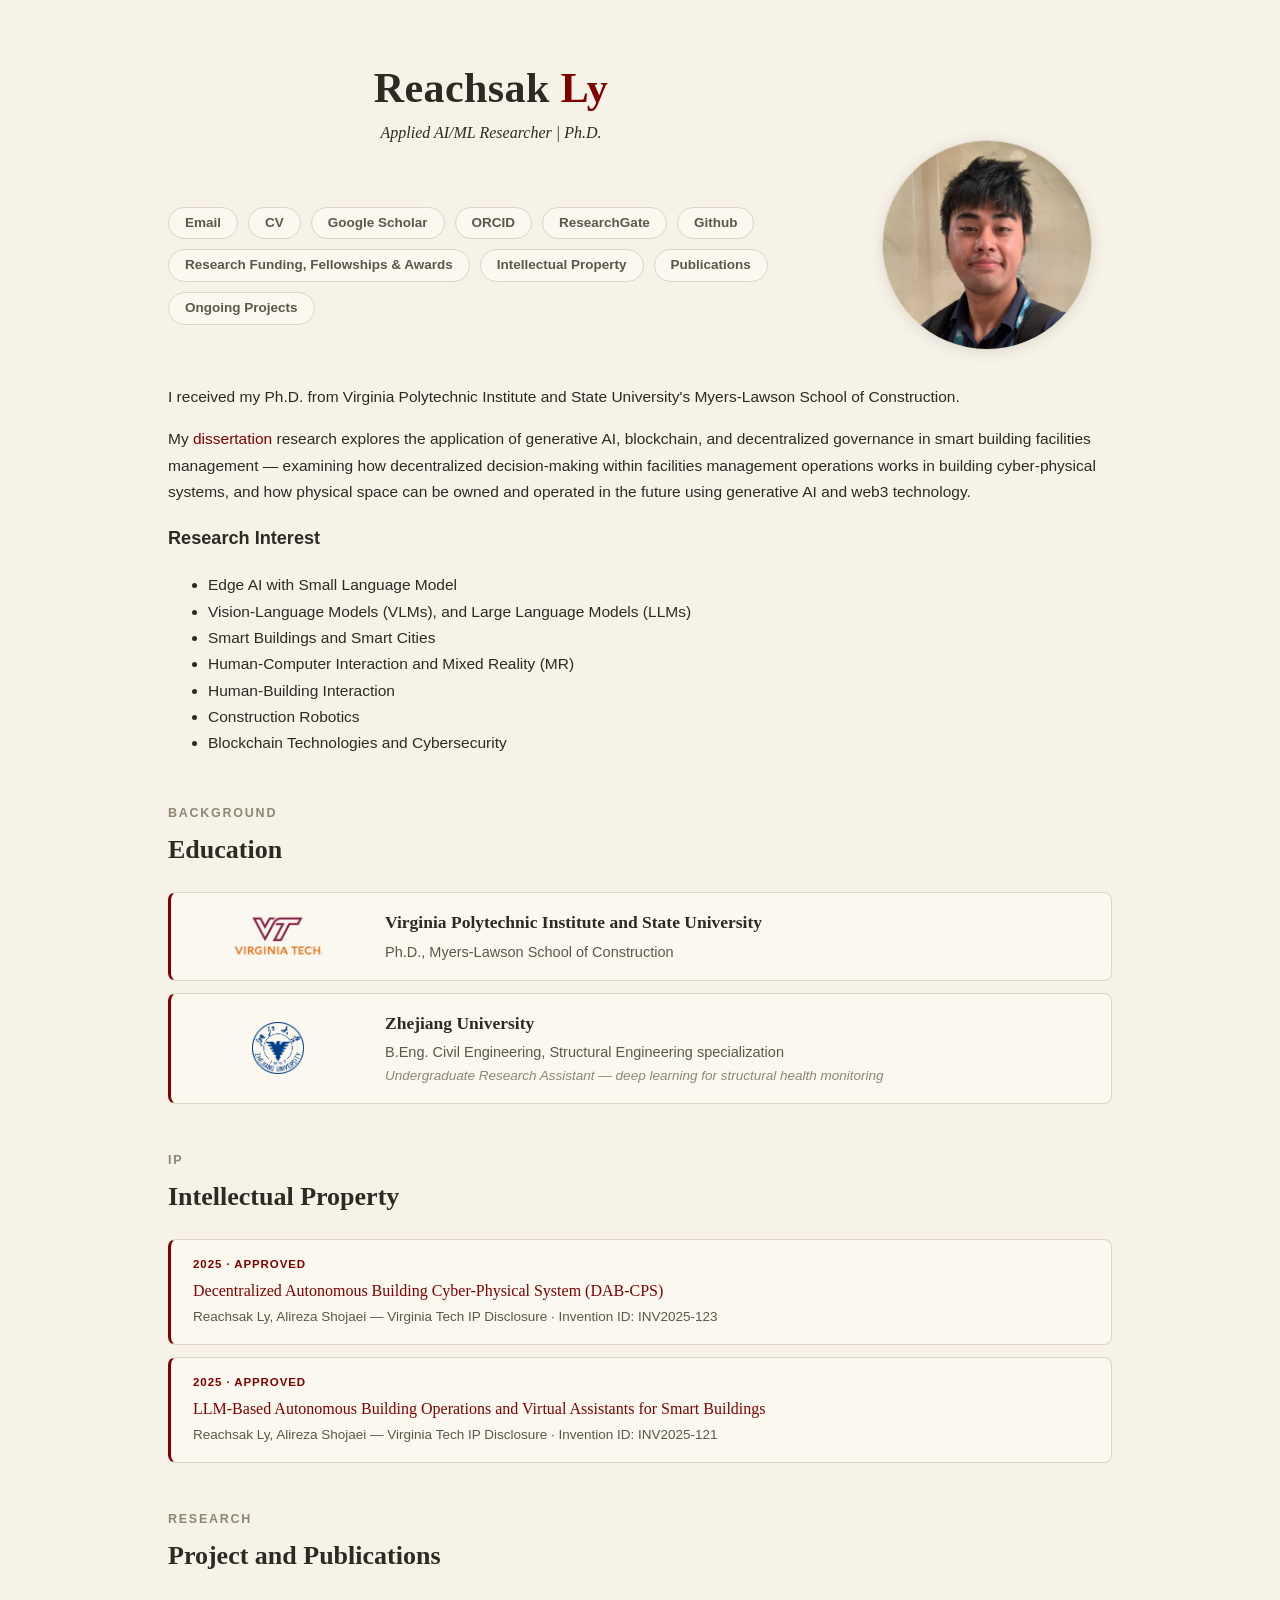
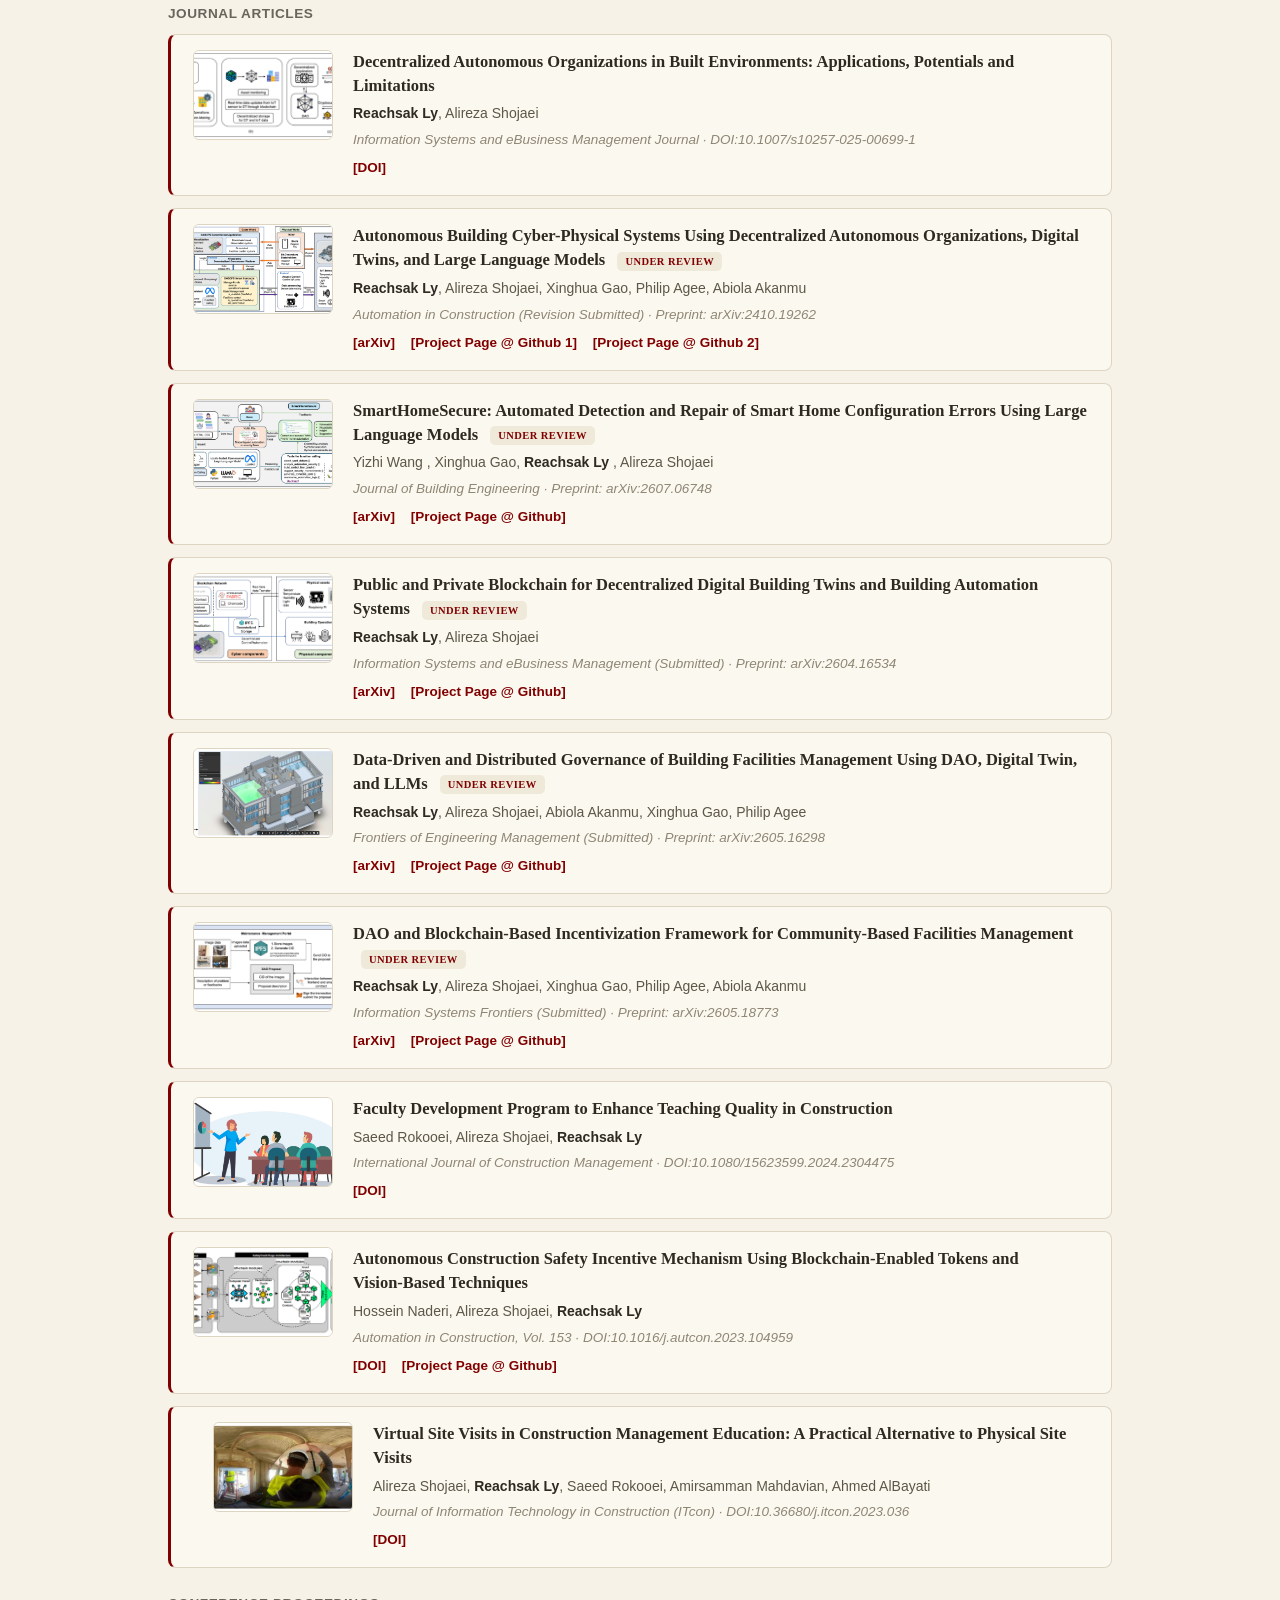
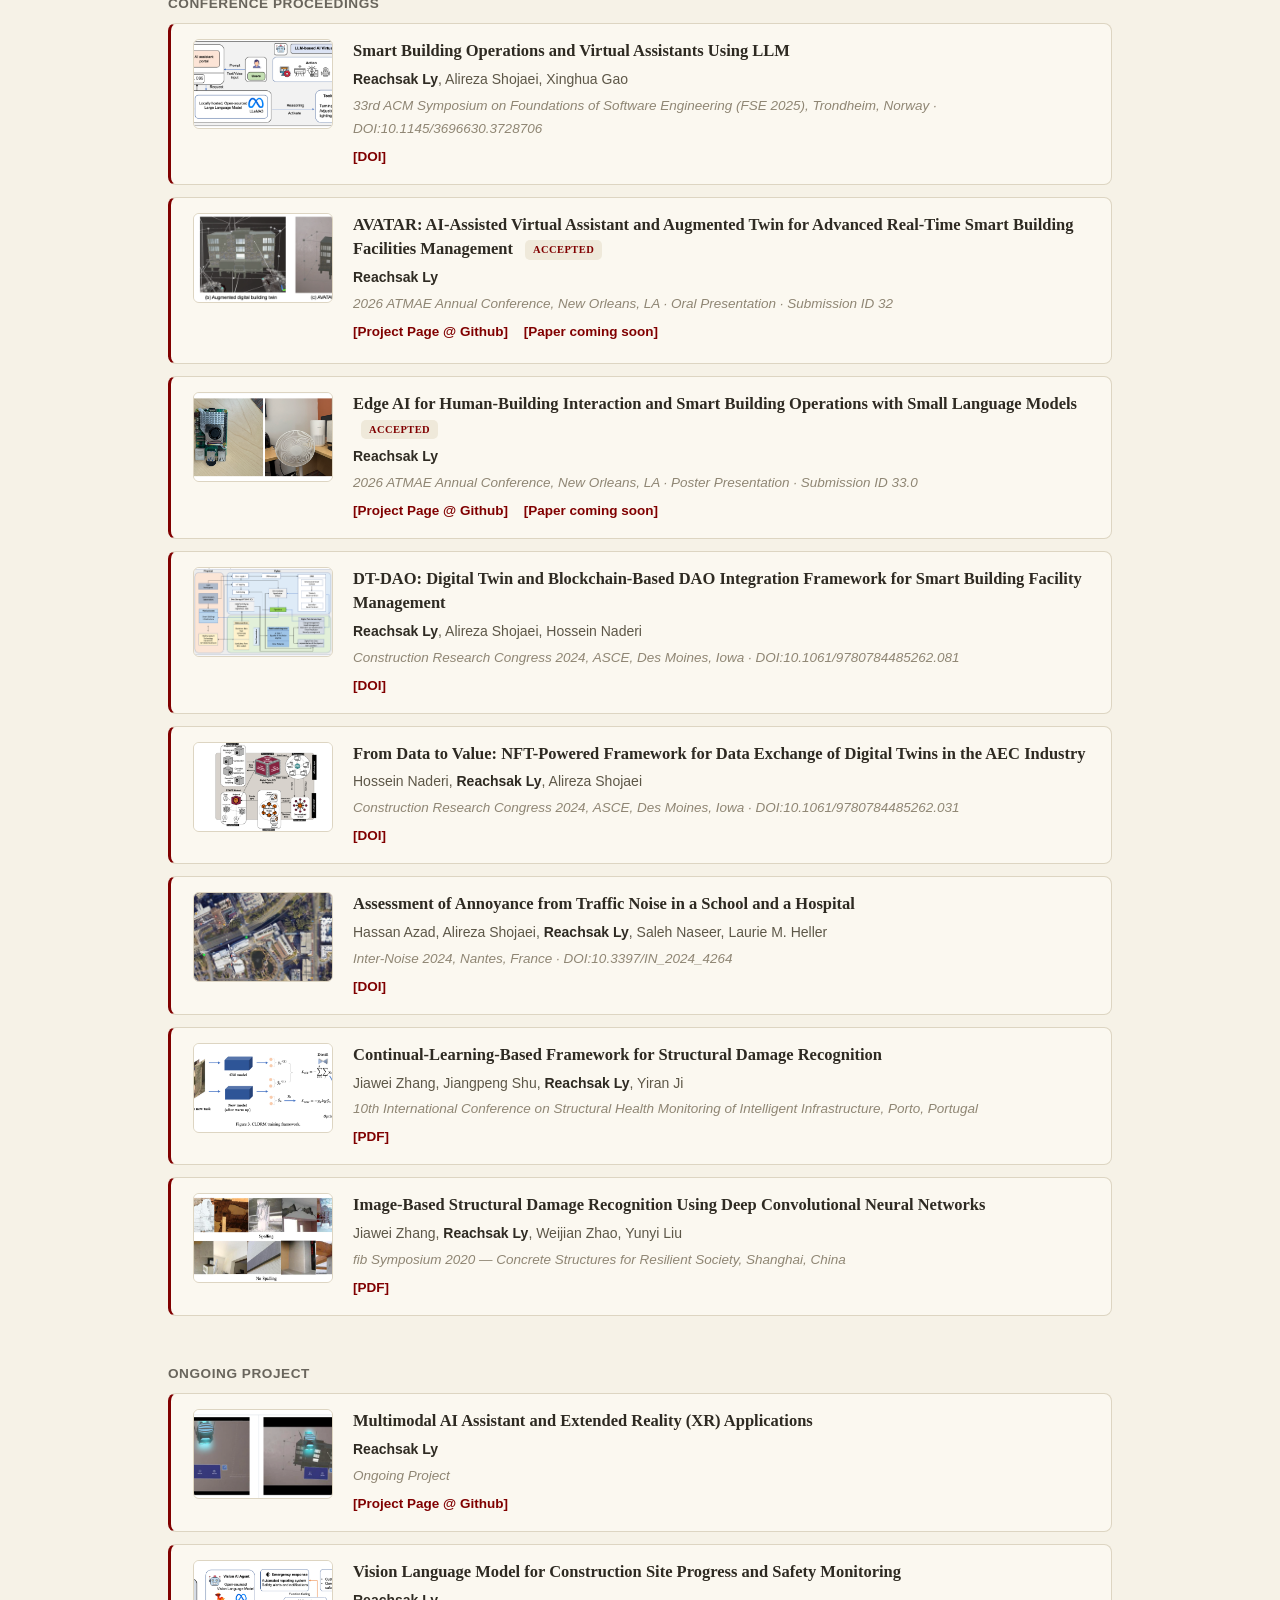
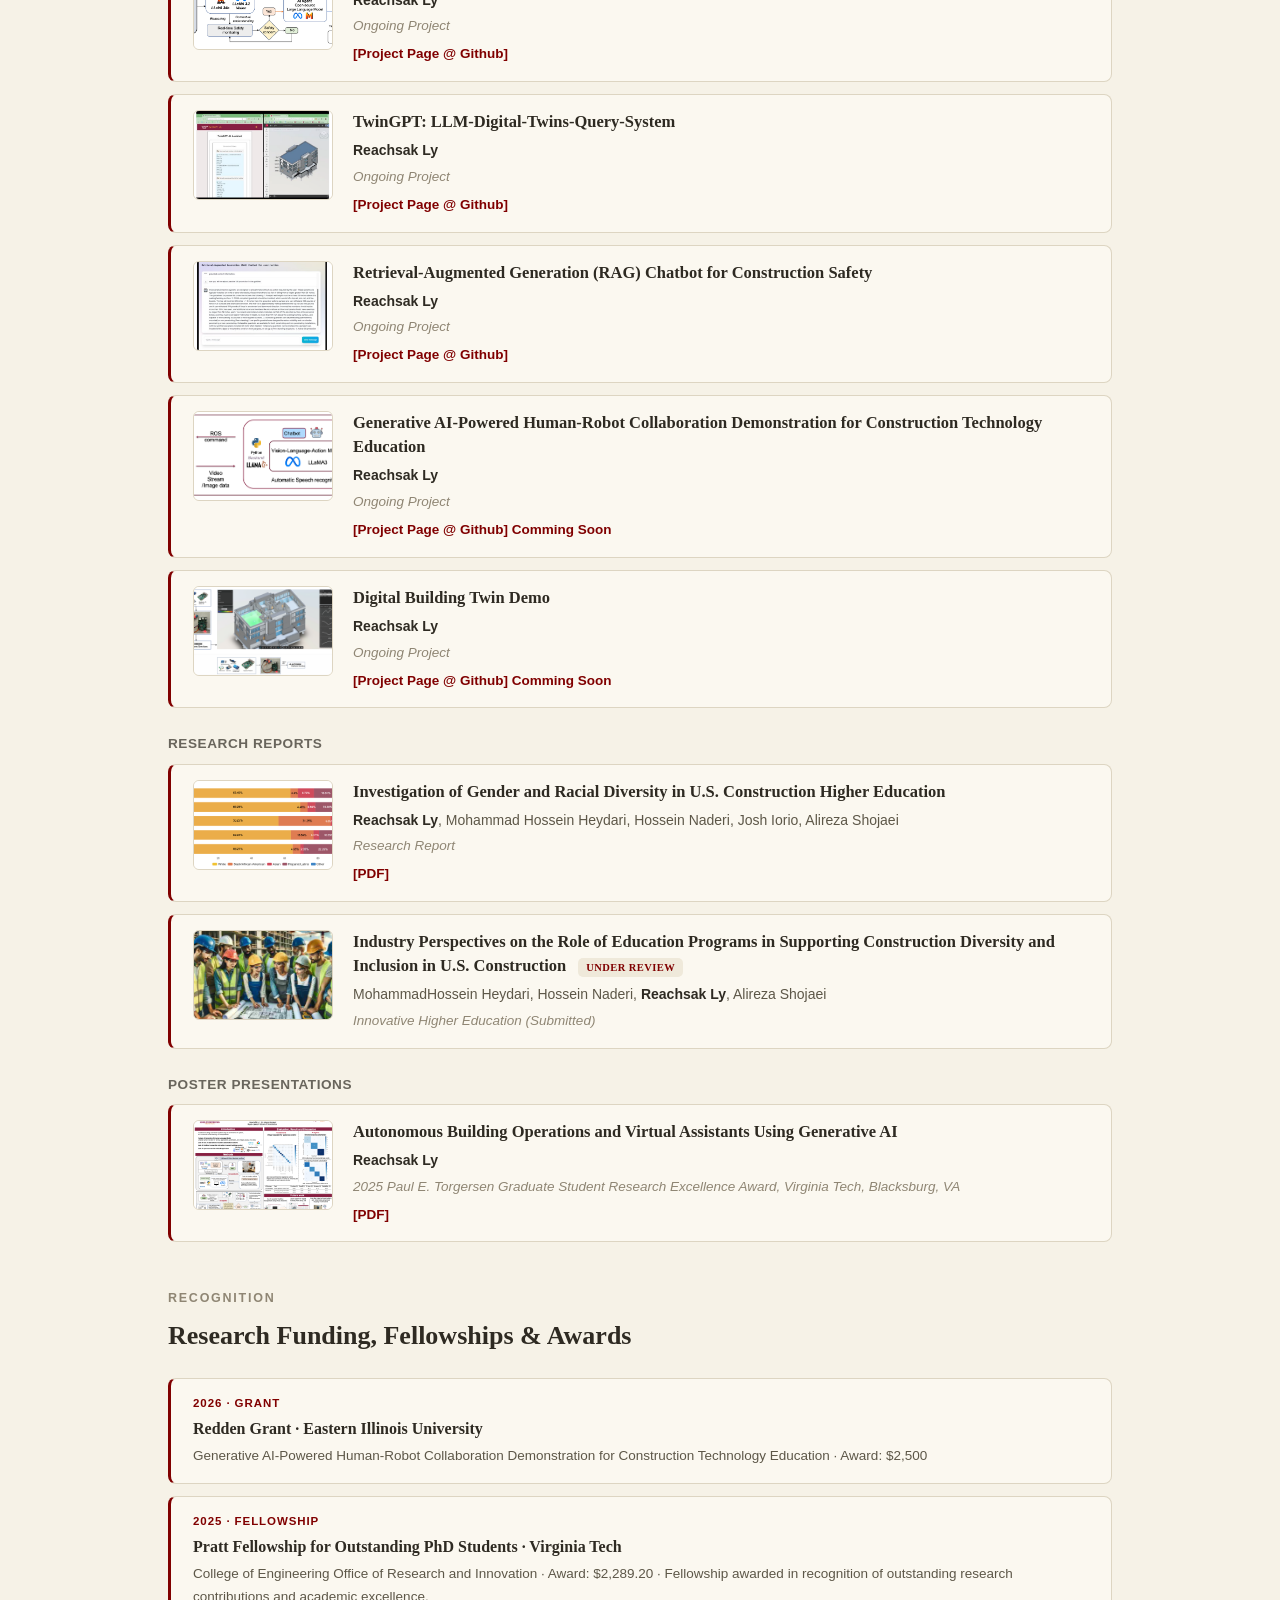
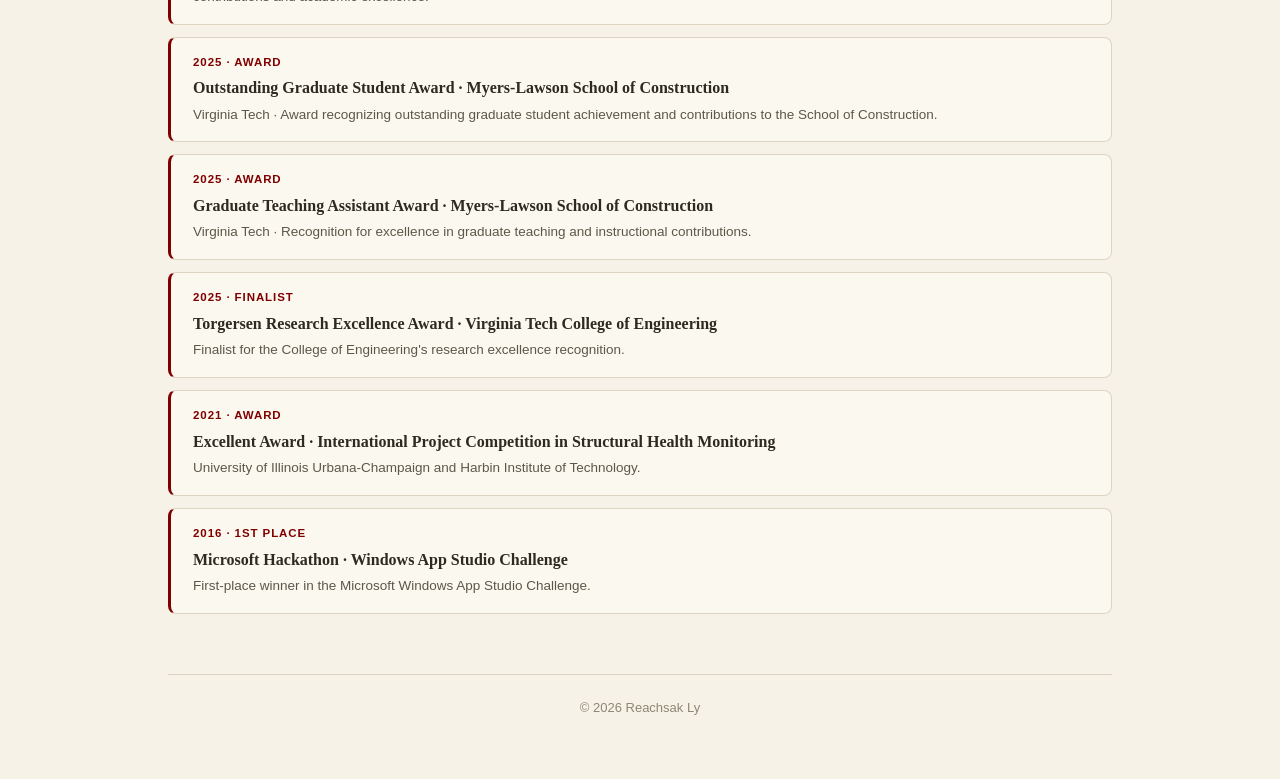
==== commit 77e85608: "A A" ====
--- a/index.html
+++ b/index.html
@@ -127,7 +127,7 @@
 
 
 
-            <a href="#funding">Research Funding</a>
+            <a href="#awards">Research Funding, Fellowships & Awards</a>
             <a href="#ip">Intellectual Property</a>
             <a href="#publications">Publications</a>
     
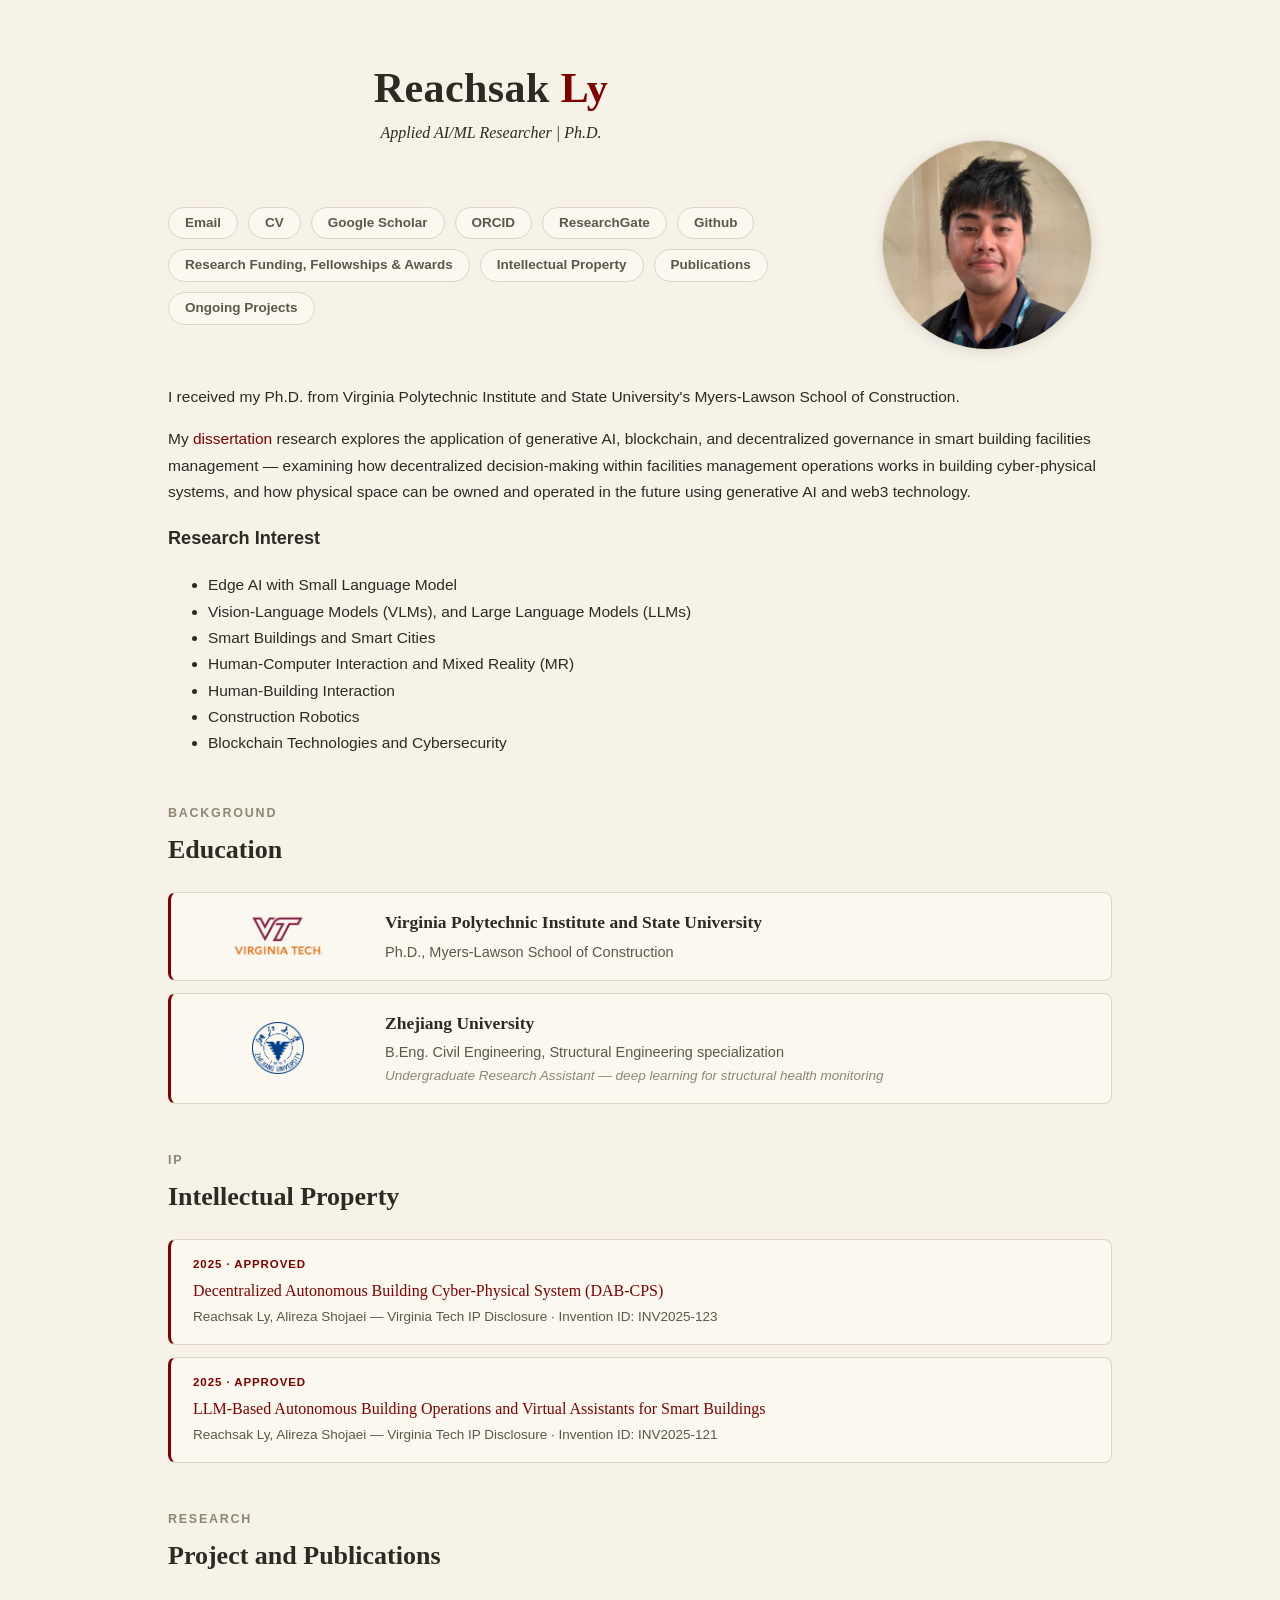
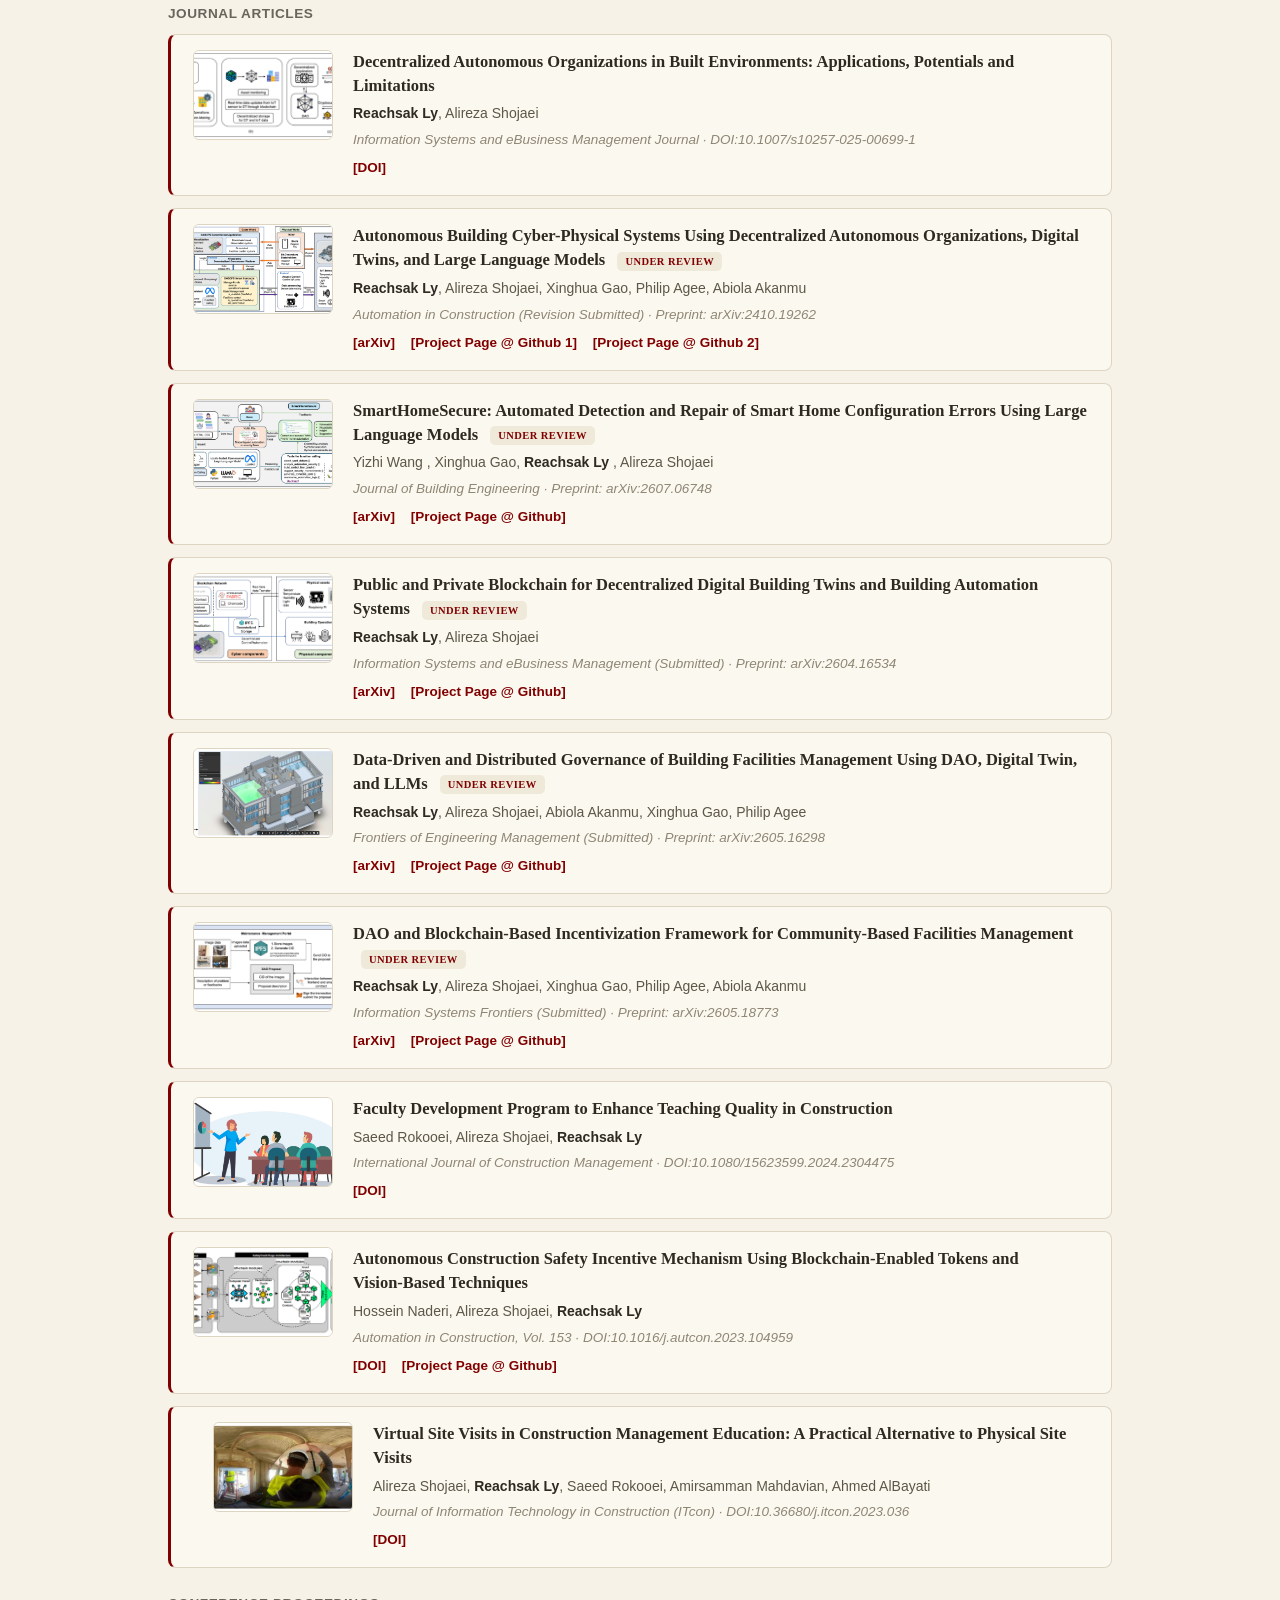
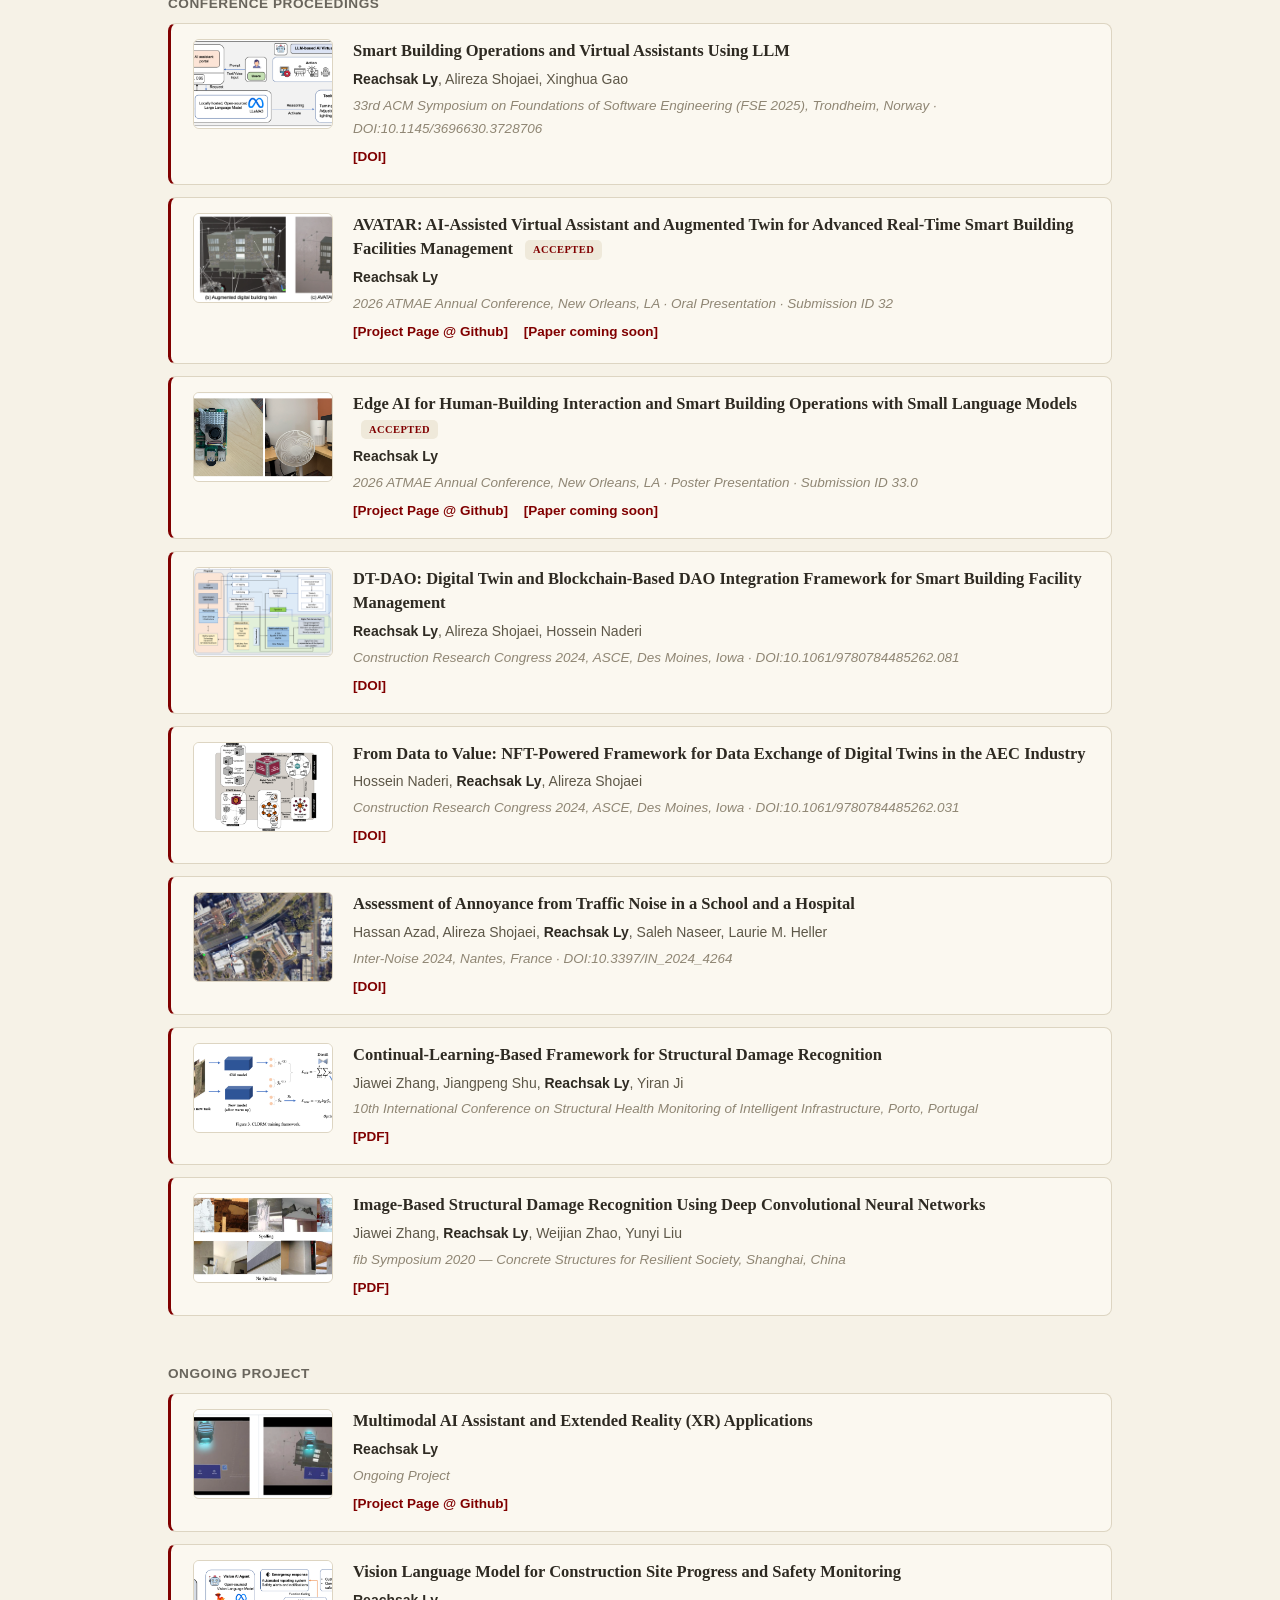
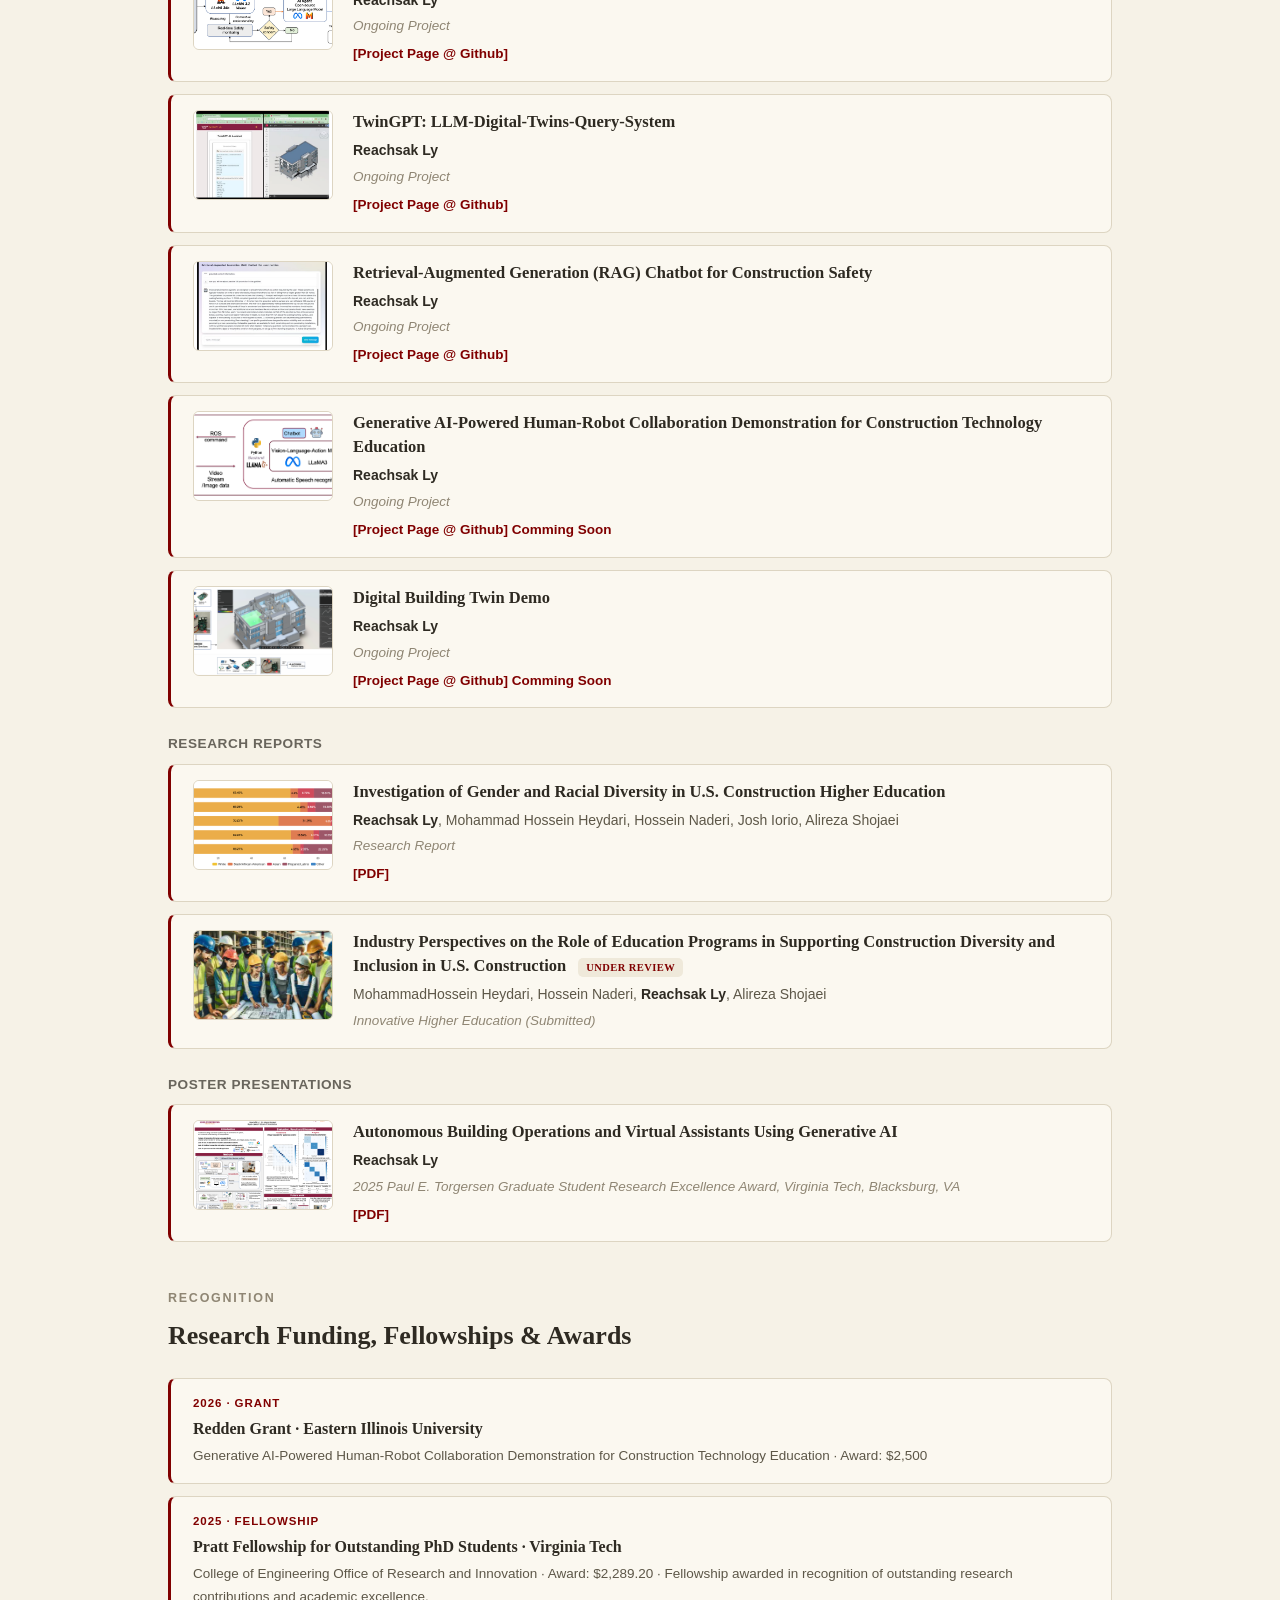
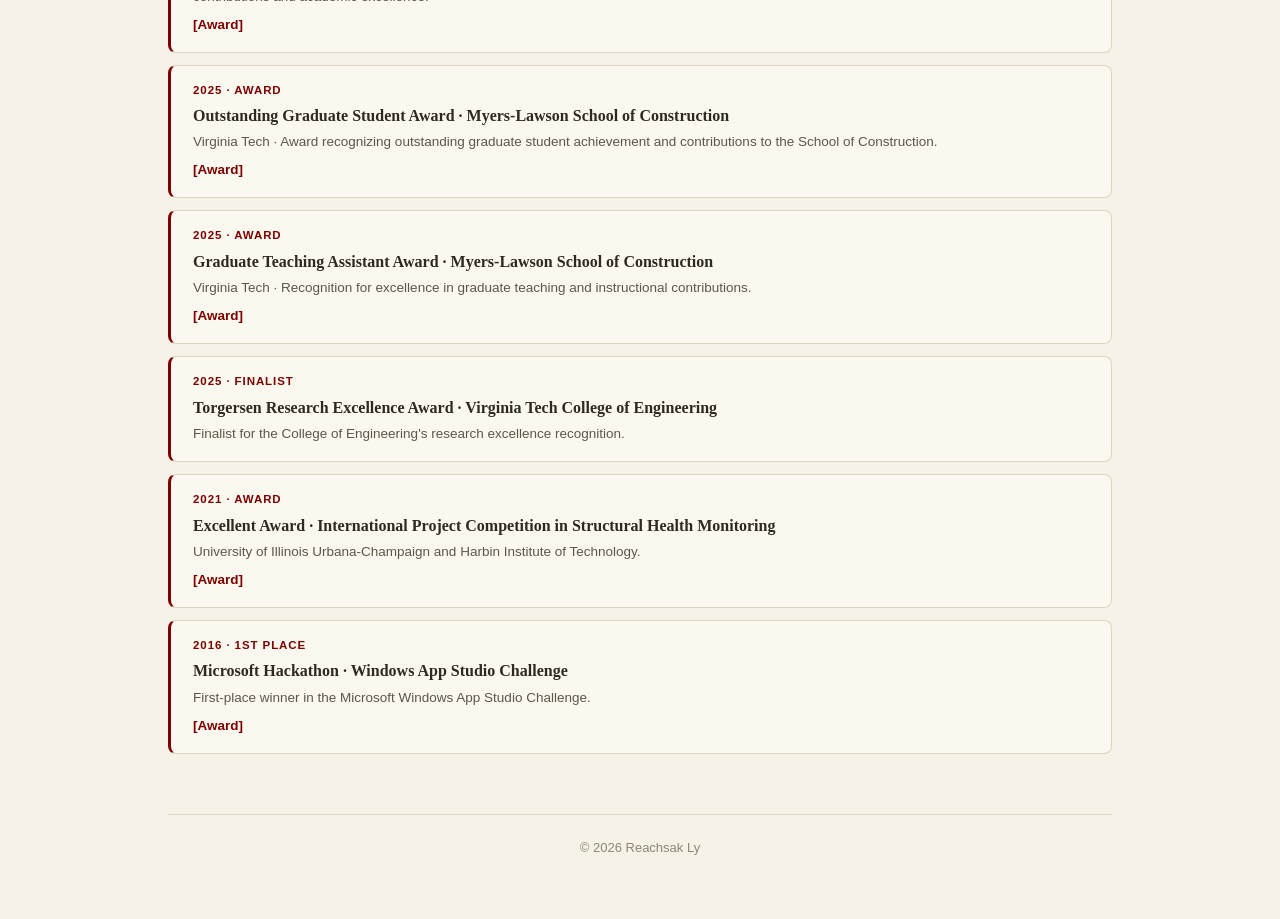
==== commit 0cd6d8f1: "aa aa" ====
--- a/index.html
+++ b/index.html
@@ -1190,6 +1190,10 @@
       $2,289.20 · Fellowship awarded in recognition of outstanding research
       contributions and academic excellence.
     </div>
+    <div class="pub-link">
+              <a href="https://reachzack.github.io/files/pratt.pdf"> [Award] </a>
+         
+            </div>
   </div>
 
   <div class="fund-box">
@@ -1203,6 +1207,10 @@
       Virginia Tech · Award recognizing outstanding graduate student
       achievement and contributions to the School of Construction.
     </div>
+    <div class="pub-link">
+              <a href="https://reachzack.github.io/files/raaaward.pdf"> [Award] </a>
+         
+            </div>
   </div>
 
   <div class="fund-box">
@@ -1216,6 +1224,10 @@
       Virginia Tech · Recognition for excellence in graduate teaching and
       instructional contributions.
     </div>
+    <div class="pub-link">
+              <a href="https://reachzack.github.io/files/gtaaward.pdf"> [Award] </a>
+         
+            </div>
   </div>
 
   <div class="fund-box">
@@ -1242,6 +1254,10 @@
     <div class="fund-desc">
       University of Illinois Urbana-Champaign and Harbin Institute of Technology.
     </div>
+    <div class="pub-link">
+              <a href="https://reachzack.github.io/files/ipc.pdf"> [Award] </a>
+         
+            </div>
   </div>
 
 
@@ -1258,6 +1274,10 @@
     <div class="fund-desc">
       First-place winner in the Microsoft Windows App Studio Challenge.
     </div>
+    <div class="pub-link">
+              <a href="https://reachzack.github.io/files/msaward.pdf"> [Award] </a>
+         
+            </div>
   </div>
 </section>
 
